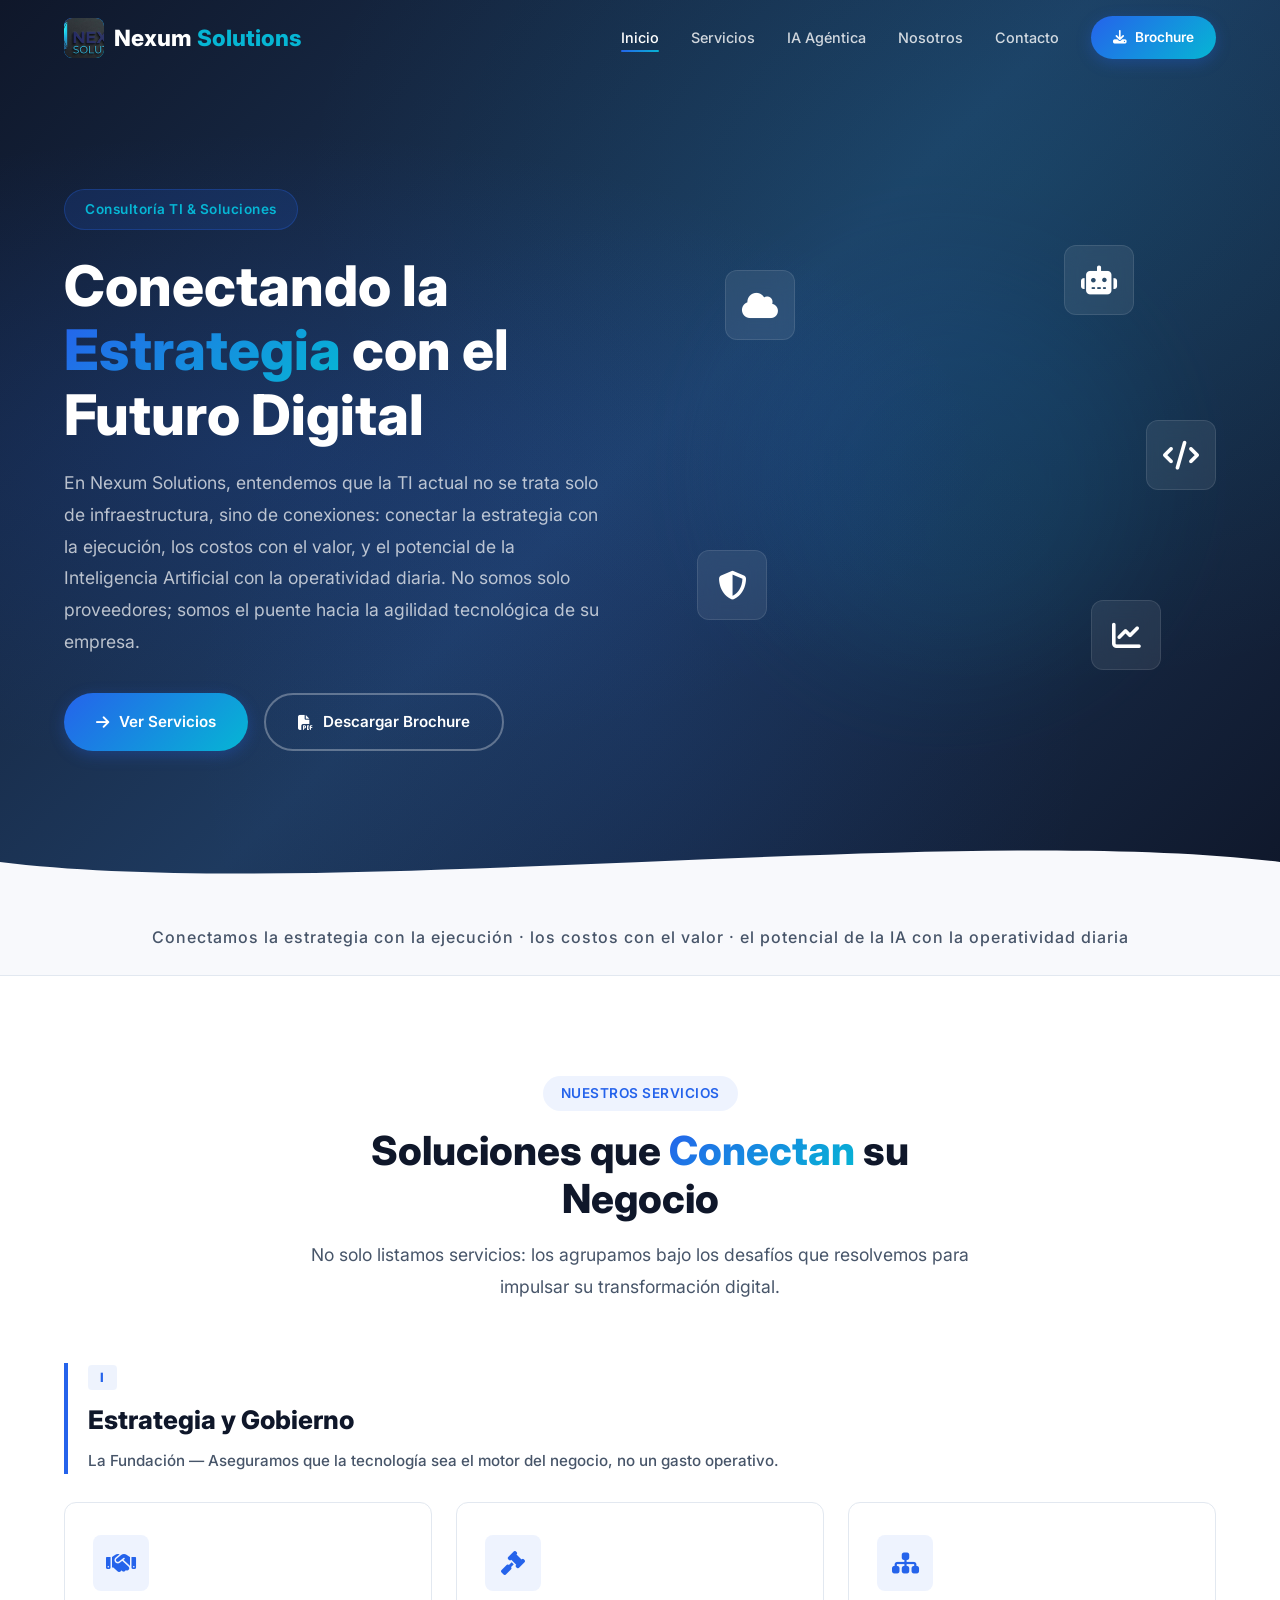
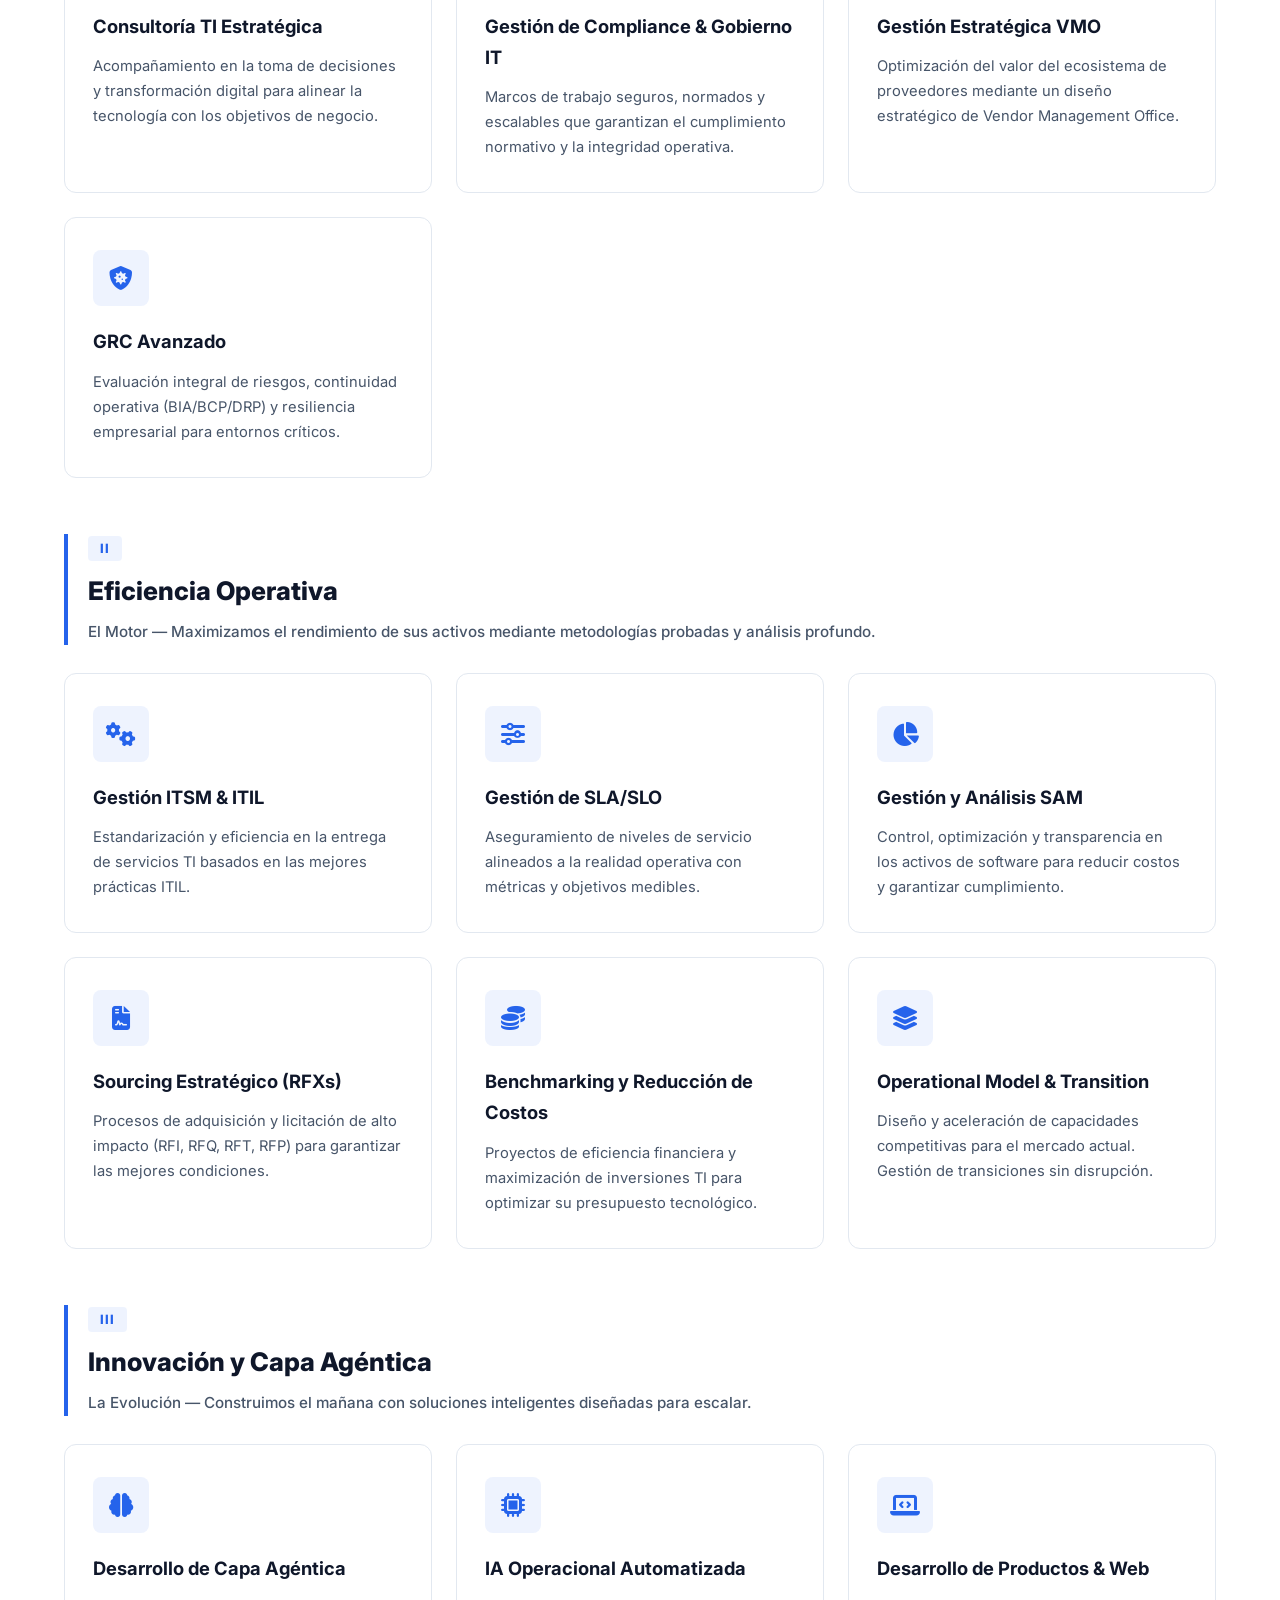
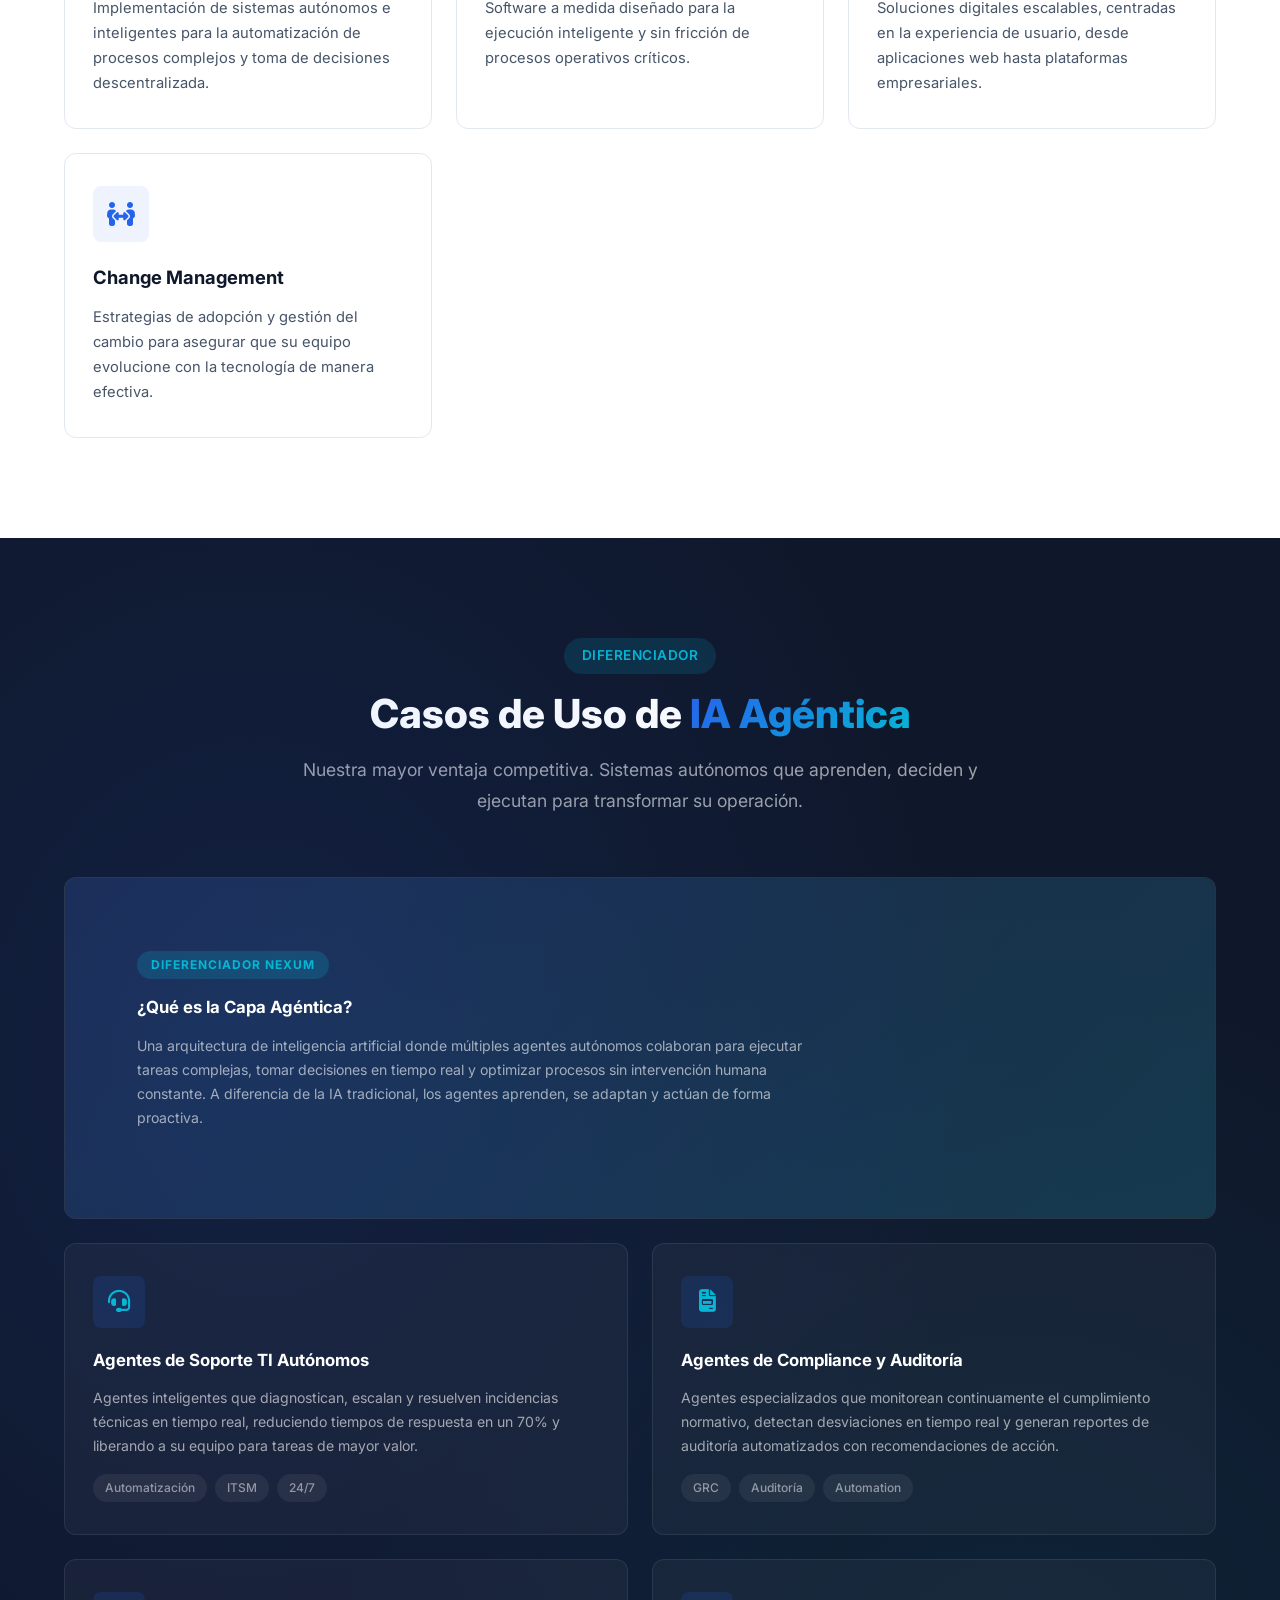
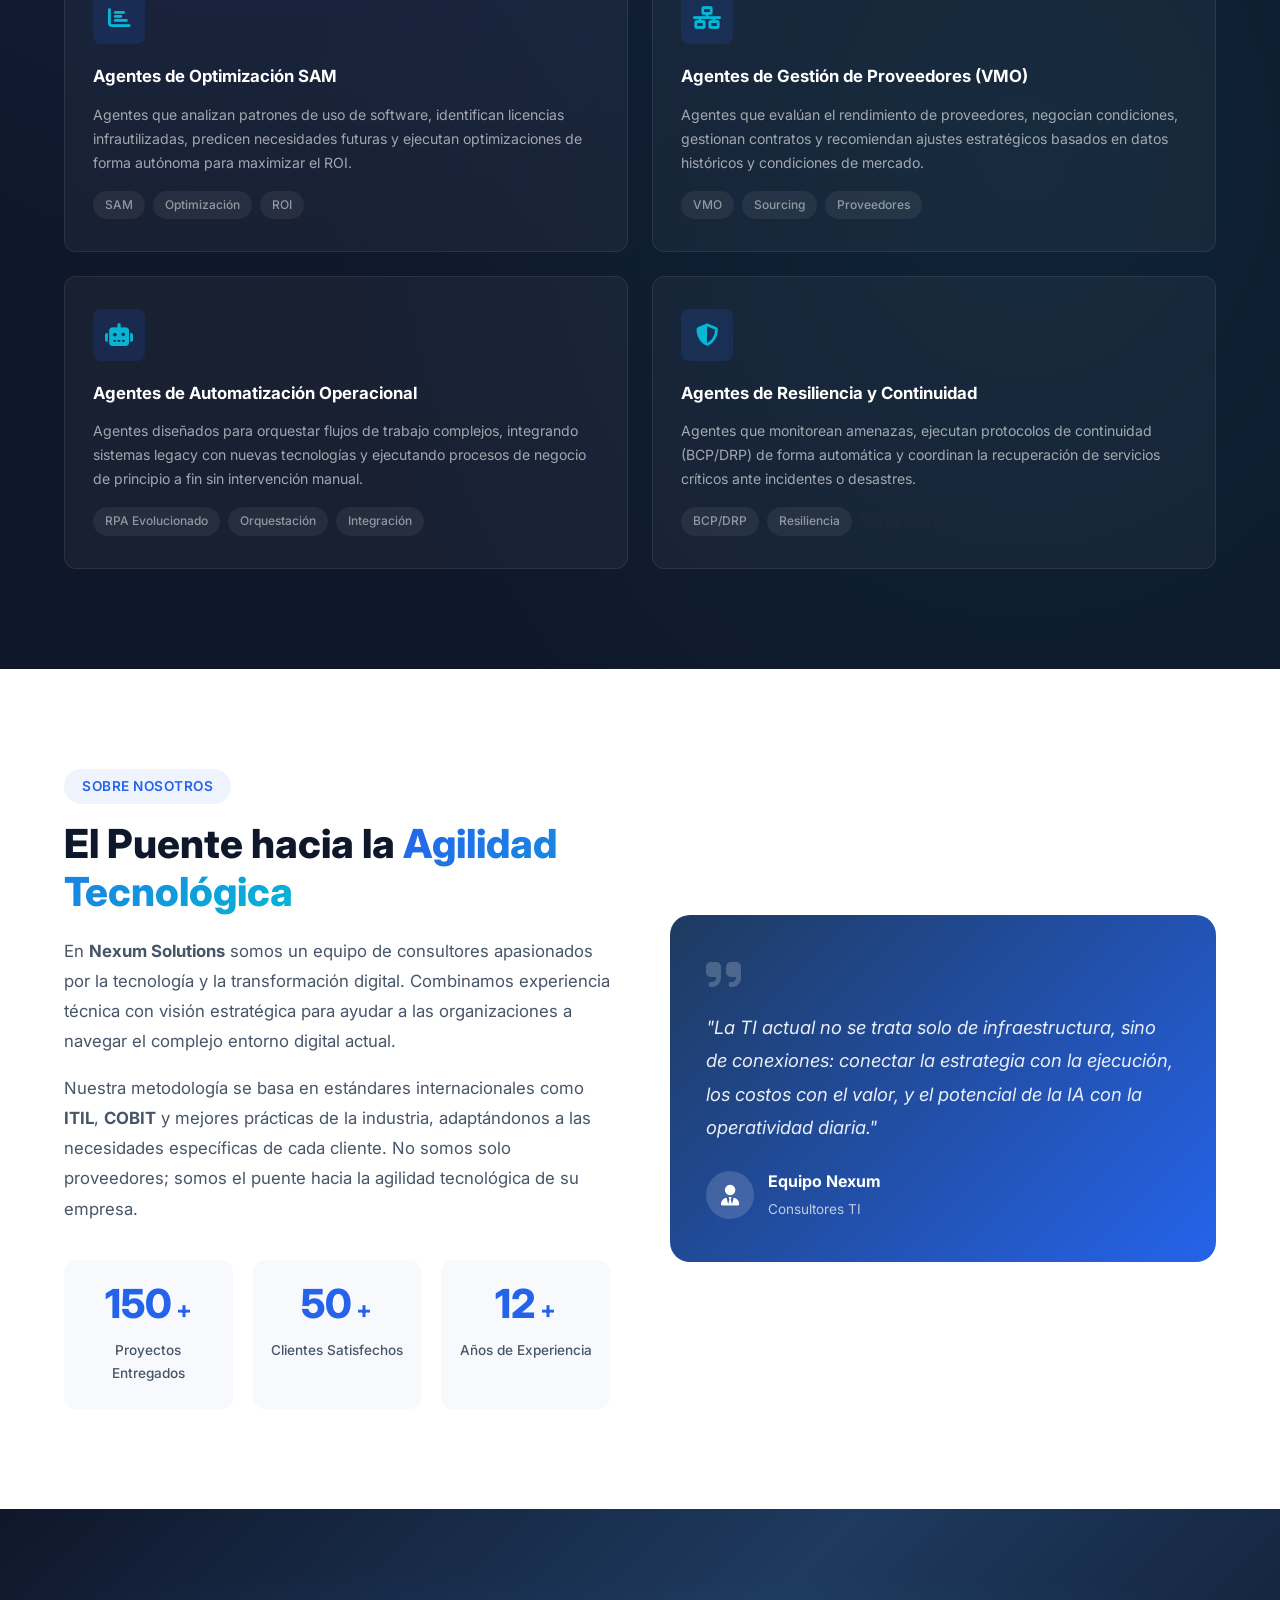
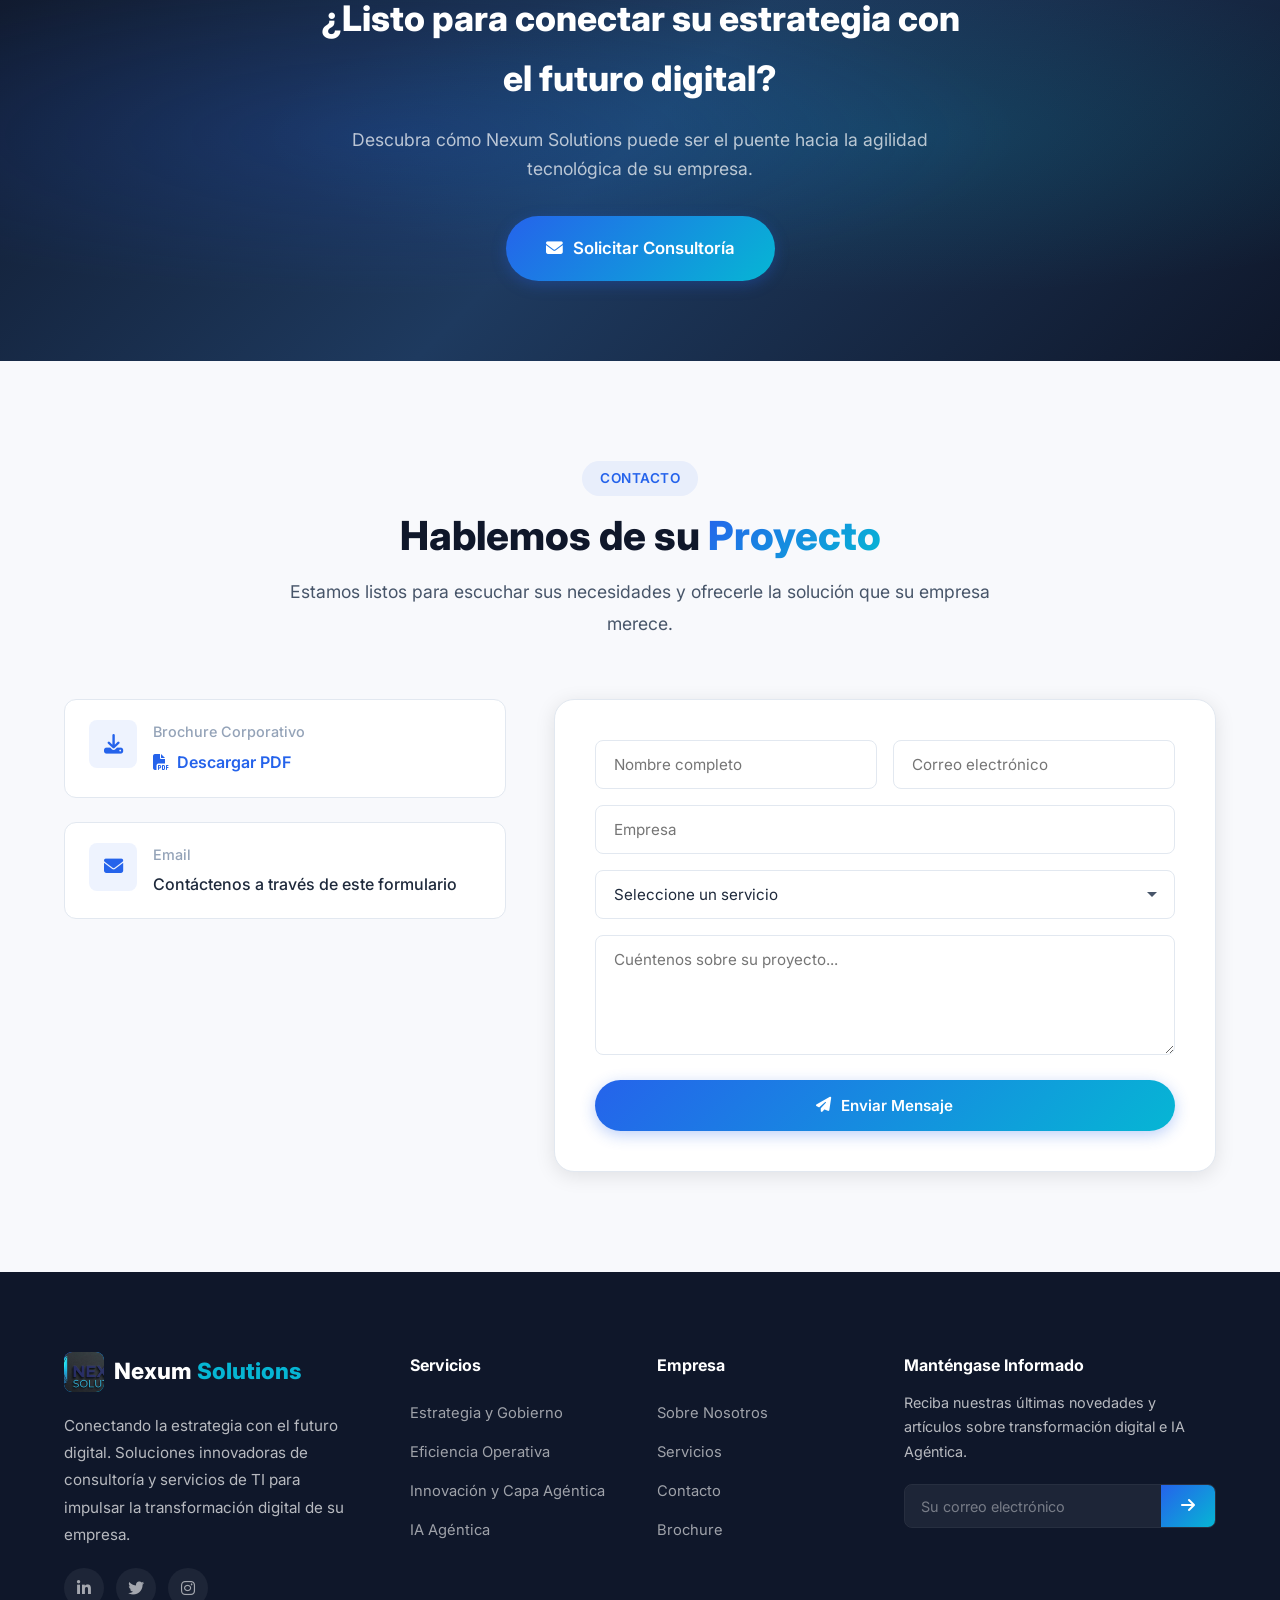
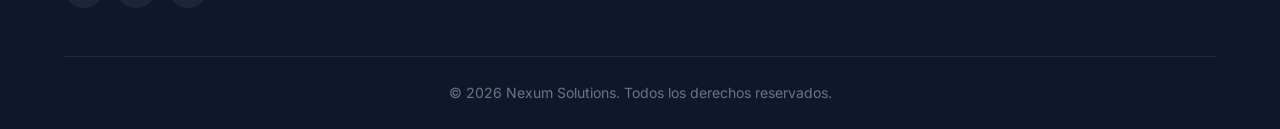
==== index.html @ 6b55b499 "Revert: navbar vuelve a logo-icon + logo-text con imagen" ====
<!DOCTYPE html>
<html lang="es">
<head>
    <meta charset="UTF-8">
    <meta name="viewport" content="width=device-width, initial-scale=1.0">
    <title>Nexum Solutions - Conectando la Estrategia con el Futuro Digital</title>
    <meta name="description" content="Nexum Solutions - Consultoría TI y Soluciones. Conectamos la estrategia con el futuro digital mediante innovación, gobierno IT, eficiencia operativa y capa agéntica.">
    <link rel="preconnect" href="https://fonts.googleapis.com">
    <link href="https://fonts.googleapis.com/css2?family=Inter:wght@300;400;500;600;700;800&display=swap" rel="stylesheet">
    <link rel="stylesheet" href="https://cdnjs.cloudflare.com/ajax/libs/font-awesome/6.5.1/css/all.min.css">
    <link rel="stylesheet" href="styles.css">
</head>
<body>
    <!-- NAVBAR -->
    <nav class="navbar" id="navbar">
        <div class="container nav-container">
            <a href="#" class="logo">
                <span class="logo-icon"><img src="img/logo-nexum.jpg" alt="Nexum Solutions" class="logo-img"></span>
                <span class="logo-text">Nexum <span class="logo-highlight">Solutions</span></span>
            </a>
            <div class="nav-toggle" id="navToggle">
                <span></span>
                <span></span>
                <span></span>
            </div>
            <ul class="nav-menu" id="navMenu">
                <li><a href="#inicio" class="nav-link active">Inicio</a></li>
                <li><a href="#servicios" class="nav-link">Servicios</a></li>
                <li><a href="#ia-agentica" class="nav-link">IA Agéntica</a></li>
                <li><a href="#nosotros" class="nav-link">Nosotros</a></li>
                <li><a href="#contacto" class="nav-link">Contacto</a></li>
                <li><a href="#" class="btn-nav" id="downloadBtn"><i class="fas fa-download"></i> Brochure</a></li>
            </ul>
        </div>
    </nav>

    <!-- HERO SECTION -->
    <section class="hero" id="inicio">
        <div class="hero-bg"></div>
        <div class="container hero-container">
            <div class="hero-content">
                <span class="hero-badge">Consultoría TI & Soluciones</span>
                <h1 class="hero-title">Conectando la <span class="gradient-text">Estrategia</span> con el Futuro Digital</h1>
                <p class="hero-subtitle">En Nexum Solutions, entendemos que la TI actual no se trata solo de infraestructura, sino de conexiones: conectar la estrategia con la ejecución, los costos con el valor, y el potencial de la Inteligencia Artificial con la operatividad diaria. No somos solo proveedores; somos el puente hacia la agilidad tecnológica de su empresa.</p>
                <div class="hero-buttons">
                    <a href="#servicios" class="btn btn-primary"><i class="fas fa-arrow-right"></i> Ver Servicios</a>
                    <a href="#" class="btn btn-outline" id="downloadBtn2"><i class="fas fa-file-pdf"></i> Descargar Brochure</a>
                </div>
            </div>
            <div class="hero-visual">
                <div class="hero-shape"></div>
                <div class="hero-cards">
                    <div class="floating-card card-1"><i class="fas fa-cloud"></i></div>
                    <div class="floating-card card-2"><i class="fas fa-robot"></i></div>
                    <div class="floating-card card-3"><i class="fas fa-shield-halved"></i></div>
                    <div class="floating-card card-4"><i class="fas fa-chart-line"></i></div>
                    <div class="floating-card card-5"><i class="fas fa-code"></i></div>
                </div>
            </div>
        </div>
        <div class="hero-wave">
            <svg viewBox="0 0 1440 100" preserveAspectRatio="none">
                <path d="M0,50 C360,100 1080,0 1440,50 L1440,100 L0,100 Z" fill="#f8f9fc"></path>
            </svg>
        </div>
    </section>

    <!-- TRUST BAR -->
    <section class="trust-bar">
        <div class="container">
            <p class="trust-text">Conectamos la estrategia con la ejecución · los costos con el valor · el potencial de la IA con la operatividad diaria</p>
        </div>
    </section>

    <!-- SERVICIOS -->
    <section class="servicios" id="servicios">
        <div class="container">
            <div class="section-header">
                <span class="section-tag">Nuestros Servicios</span>
                <h2 class="section-title">Soluciones que <span class="gradient-text">Conectan</span> su Negocio</h2>
                <p class="section-desc">No solo listamos servicios: los agrupamos bajo los desafíos que resolvemos para impulsar su transformación digital.</p>
            </div>

            <!-- CATEGORÍA I: ESTRATEGIA Y GOBIERNO -->
            <div class="servicio-categoria">
                <div class="categoria-header">
                    <span class="categoria-num">I</span>
                    <h3>Estrategia y Gobierno</h3>
                    <p class="categoria-desc">La Fundación — Aseguramos que la tecnología sea el motor del negocio, no un gasto operativo.</p>
                </div>
                <div class="servicios-grid">
                    <div class="servicio-card" data-delay="0">
                        <div class="card-icon"><i class="fas fa-handshake"></i></div>
                        <h3>Consultoría TI Estratégica</h3>
                        <p>Acompañamiento en la toma de decisiones y transformación digital para alinear la tecnología con los objetivos de negocio.</p>
                    </div>

                    <div class="servicio-card" data-delay="1">
                        <div class="card-icon"><i class="fas fa-gavel"></i></div>
                        <h3>Gestión de Compliance & Gobierno IT</h3>
                        <p>Marcos de trabajo seguros, normados y escalables que garantizan el cumplimiento normativo y la integridad operativa.</p>
                    </div>

                    <div class="servicio-card" data-delay="2">
                        <div class="card-icon"><i class="fas fa-sitemap"></i></div>
                        <h3>Gestión Estratégica VMO</h3>
                        <p>Optimización del valor del ecosistema de proveedores mediante un diseño estratégico de Vendor Management Office.</p>
                    </div>

                    <div class="servicio-card" data-delay="3">
                        <div class="card-icon"><i class="fas fa-shield-virus"></i></div>
                        <h3>GRC Avanzado</h3>
                        <p>Evaluación integral de riesgos, continuidad operativa (BIA/BCP/DRP) y resiliencia empresarial para entornos críticos.</p>
                    </div>
                </div>
            </div>

            <!-- CATEGORÍA II: EFICIENCIA OPERATIVA -->
            <div class="servicio-categoria">
                <div class="categoria-header">
                    <span class="categoria-num">II</span>
                    <h3>Eficiencia Operativa</h3>
                    <p class="categoria-desc">El Motor — Maximizamos el rendimiento de sus activos mediante metodologías probadas y análisis profundo.</p>
                </div>
                <div class="servicios-grid">
                    <div class="servicio-card" data-delay="4">
                        <div class="card-icon"><i class="fas fa-cogs"></i></div>
                        <h3>Gestión ITSM & ITIL</h3>
                        <p>Estandarización y eficiencia en la entrega de servicios TI basados en las mejores prácticas ITIL.</p>
                    </div>

                    <div class="servicio-card" data-delay="5">
                        <div class="card-icon"><i class="fas fa-sliders-h"></i></div>
                        <h3>Gestión de SLA/SLO</h3>
                        <p>Aseguramiento de niveles de servicio alineados a la realidad operativa con métricas y objetivos medibles.</p>
                    </div>

                    <div class="servicio-card" data-delay="6">
                        <div class="card-icon"><i class="fas fa-chart-pie"></i></div>
                        <h3>Gestión y Análisis SAM</h3>
                        <p>Control, optimización y transparencia en los activos de software para reducir costos y garantizar cumplimiento.</p>
                    </div>

                    <div class="servicio-card" data-delay="7">
                        <div class="card-icon"><i class="fas fa-file-contract"></i></div>
                        <h3>Sourcing Estratégico (RFXs)</h3>
                        <p>Procesos de adquisición y licitación de alto impacto (RFI, RFQ, RFT, RFP) para garantizar las mejores condiciones.</p>
                    </div>

                    <div class="servicio-card" data-delay="8">
                        <div class="card-icon"><i class="fas fa-coins"></i></div>
                        <h3>Benchmarking y Reducción de Costos</h3>
                        <p>Proyectos de eficiencia financiera y maximización de inversiones TI para optimizar su presupuesto tecnológico.</p>
                    </div>

                    <div class="servicio-card" data-delay="9">
                        <div class="card-icon"><i class="fas fa-layer-group"></i></div>
                        <h3>Operational Model & Transition</h3>
                        <p>Diseño y aceleración de capacidades competitivas para el mercado actual. Gestión de transiciones sin disrupción.</p>
                    </div>
                </div>
            </div>

            <!-- CATEGORÍA III: INNOVACIÓN Y CAPA AGÉNTICA -->
            <div class="servicio-categoria">
                <div class="categoria-header">
                    <span class="categoria-num">III</span>
                    <h3>Innovación y Capa Agéntica</h3>
                    <p class="categoria-desc">La Evolución — Construimos el mañana con soluciones inteligentes diseñadas para escalar.</p>
                </div>
                <div class="servicios-grid">
                    <div class="servicio-card" data-delay="10">
                        <div class="card-icon"><i class="fas fa-brain"></i></div>
                        <h3>Desarrollo de Capa Agéntica</h3>
                        <p>Implementación de sistemas autónomos e inteligentes para la automatización de procesos complejos y toma de decisiones descentralizada.</p>
                    </div>

                    <div class="servicio-card" data-delay="11">
                        <div class="card-icon"><i class="fas fa-microchip"></i></div>
                        <h3>IA Operacional Automatizada</h3>
                        <p>Software a medida diseñado para la ejecución inteligente y sin fricción de procesos operativos críticos.</p>
                    </div>

                    <div class="servicio-card" data-delay="12">
                        <div class="card-icon"><i class="fas fa-laptop-code"></i></div>
                        <h3>Desarrollo de Productos & Web</h3>
                        <p>Soluciones digitales escalables, centradas en la experiencia de usuario, desde aplicaciones web hasta plataformas empresariales.</p>
                    </div>

                    <div class="servicio-card" data-delay="13">
                        <div class="card-icon"><i class="fas fa-people-arrows"></i></div>
                        <h3>Change Management</h3>
                        <p>Estrategias de adopción y gestión del cambio para asegurar que su equipo evolucione con la tecnología de manera efectiva.</p>
                    </div>
                </div>
            </div>
        </div>
    </section>

    <!-- IA AGÉNTICA - CASOS DE USO -->
    <section class="ia-agentica" id="ia-agentica">
        <div class="container">
            <div class="section-header">
                <span class="section-tag">Diferenciador</span>
                <h2 class="section-title">Casos de Uso de <span class="gradient-text">IA Agéntica</span></h2>
                <p class="section-desc">Nuestra mayor ventaja competitiva. Sistemas autónomos que aprenden, deciden y ejecutan para transformar su operación.</p>
            </div>

            <div class="ia-grid">
                <div class="ia-card ia-card-main">
                    <div class="ia-card-bg"></div>
                    <div class="ia-card-content">
                        <span class="ia-badge">Diferenciador Nexum</span>
                        <h3>¿Qué es la Capa Agéntica?</h3>
                        <p>Una arquitectura de inteligencia artificial donde múltiples agentes autónomos colaboran para ejecutar tareas complejas, tomar decisiones en tiempo real y optimizar procesos sin intervención humana constante. A diferencia de la IA tradicional, los agentes aprenden, se adaptan y actúan de forma proactiva.</p>
                    </div>
                </div>

                <div class="ia-card">
                    <div class="ia-icon"><i class="fas fa-headset"></i></div>
                    <h3>Agentes de Soporte TI Autónomos</h3>
                    <p>Agentes inteligentes que diagnostican, escalan y resuelven incidencias técnicas en tiempo real, reduciendo tiempos de respuesta en un 70% y liberando a su equipo para tareas de mayor valor.</p>
                    <div class="ia-tags">
                        <span>Automatización</span>
                        <span>ITSM</span>
                        <span>24/7</span>
                    </div>
                </div>

                <div class="ia-card">
                    <div class="ia-icon"><i class="fas fa-file-invoice"></i></div>
                    <h3>Agentes de Compliance y Auditoría</h3>
                    <p>Agentes especializados que monitorean continuamente el cumplimiento normativo, detectan desviaciones en tiempo real y generan reportes de auditoría automatizados con recomendaciones de acción.</p>
                    <div class="ia-tags">
                        <span>GRC</span>
                        <span>Auditoría</span>
                        <span>Automation</span>
                    </div>
                </div>

                <div class="ia-card">
                    <div class="ia-icon"><i class="fas fa-chart-bar"></i></div>
                    <h3>Agentes de Optimización SAM</h3>
                    <p>Agentes que analizan patrones de uso de software, identifican licencias infrautilizadas, predicen necesidades futuras y ejecutan optimizaciones de forma autónoma para maximizar el ROI.</p>
                    <div class="ia-tags">
                        <span>SAM</span>
                        <span>Optimización</span>
                        <span>ROI</span>
                    </div>
                </div>

                <div class="ia-card">
                    <div class="ia-icon"><i class="fas fa-network-wired"></i></div>
                    <h3>Agentes de Gestión de Proveedores (VMO)</h3>
                    <p>Agentes que evalúan el rendimiento de proveedores, negocian condiciones, gestionan contratos y recomiendan ajustes estratégicos basados en datos históricos y condiciones de mercado.</p>
                    <div class="ia-tags">
                        <span>VMO</span>
                        <span>Sourcing</span>
                        <span>Proveedores</span>
                    </div>
                </div>

                <div class="ia-card">
                    <div class="ia-icon"><i class="fas fa-robot"></i></div>
                    <h3>Agentes de Automatización Operacional</h3>
                    <p>Agentes diseñados para orquestar flujos de trabajo complejos, integrando sistemas legacy con nuevas tecnologías y ejecutando procesos de negocio de principio a fin sin intervención manual.</p>
                    <div class="ia-tags">
                        <span>RPA Evolucionado</span>
                        <span>Orquestación</span>
                        <span>Integración</span>
                    </div>
                </div>

                <div class="ia-card">
                    <div class="ia-icon"><i class="fas fa-shield-alt"></i></div>
                    <h3>Agentes de Resiliencia y Continuidad</h3>
                    <p>Agentes que monitorean amenazas, ejecutan protocolos de continuidad (BCP/DRP) de forma automática y coordinan la recuperación de servicios críticos ante incidentes o desastres.</p>
                    <div class="ia-tags">
                        <span>BCP/DRP</span>
                        <span>Resiliencia</span>
                        <td>Seguridad</td>
                    </div>
                </div>
            </div>
        </div>
    </section>

    <!-- NOSOTROS -->
    <section class="nosotros" id="nosotros">
        <div class="container">
            <div class="nosotros-grid">
                <div class="nosotros-content">
                    <span class="section-tag">Sobre Nosotros</span>
                    <h2 class="section-title">El Puente hacia la <span class="gradient-text">Agilidad Tecnológica</span></h2>
                    <p>En <strong>Nexum Solutions</strong> somos un equipo de consultores apasionados por la tecnología y la transformación digital. Combinamos experiencia técnica con visión estratégica para ayudar a las organizaciones a navegar el complejo entorno digital actual.</p>
                    <p>Nuestra metodología se basa en estándares internacionales como <strong>ITIL</strong>, <strong>COBIT</strong> y mejores prácticas de la industria, adaptándonos a las necesidades específicas de cada cliente. No somos solo proveedores; somos el puente hacia la agilidad tecnológica de su empresa.</p>
                    
                    <div class="stats-grid">
                        <div class="stat-item">
                            <span class="stat-number" data-target="150">0</span>
                            <span class="stat-plus">+</span>
                            <span class="stat-label">Proyectos Entregados</span>
                        </div>
                        <div class="stat-item">
                            <span class="stat-number" data-target="50">0</span>
                            <span class="stat-plus">+</span>
                            <span class="stat-label">Clientes Satisfechos</span>
                        </div>
                        <div class="stat-item">
                            <span class="stat-number" data-target="12">0</span>
                            <span class="stat-plus">+</span>
                            <span class="stat-label">Años de Experiencia</span>
                        </div>
                    </div>
                </div>
                <div class="nosotros-visual">
                    <div class="nosotros-card">
                        <i class="fas fa-quote-right"></i>
                        <p>"La TI actual no se trata solo de infraestructura, sino de conexiones: conectar la estrategia con la ejecución, los costos con el valor, y el potencial de la IA con la operatividad diaria."</p>
                        <div class="card-author">
                            <div class="author-avatar"><i class="fas fa-user-tie"></i></div>
                            <div>
                                <strong>Equipo Nexum</strong>
                                <span>Consultores TI</span>
                            </div>
                        </div>
                    </div>
                </div>
            </div>
        </div>
    </section>

    <!-- CTA -->
    <section class="cta">
        <div class="container">
            <div class="cta-content">
                <h2>¿Listo para conectar su estrategia con el futuro digital?</h2>
                <p>Descubra cómo Nexum Solutions puede ser el puente hacia la agilidad tecnológica de su empresa.</p>
                <a href="#contacto" class="btn btn-primary btn-large"><i class="fas fa-envelope"></i> Solicitar Consultoría</a>
            </div>
        </div>
    </section>

    <!-- CONTACTO -->
    <section class="contacto" id="contacto">
        <div class="container">
            <div class="section-header">
                <span class="section-tag">Contacto</span>
                <h2 class="section-title">Hablemos de su <span class="gradient-text">Proyecto</span></h2>
                <p class="section-desc">Estamos listos para escuchar sus necesidades y ofrecerle la solución que su empresa merece.</p>
            </div>

            <div class="contacto-grid">
                <div class="contacto-info">
                    <div class="contact-item">
                        <div class="contact-icon"><i class="fas fa-download"></i></div>
                        <div>
                            <h4>Brochure Corporativo</h4>
                            <a href="#" class="download-link" id="downloadBtn3"><i class="fas fa-file-pdf"></i> Descargar PDF</a>
                        </div>
                    </div>
                    <div class="contact-item">
                        <div class="contact-icon"><i class="fas fa-envelope"></i></div>
                        <div>
                            <h4>Email</h4>
                            <p>Contáctenos a través de este formulario</p>
                        </div>
                    </div>
                </div>


                <form class="contacto-form" id="contactForm">
                    <div class="form-row">
                        <div class="form-group">
                            <input type="text" id="name" placeholder="Nombre completo" required>
                        </div>
                        <div class="form-group">
                            <input type="email" id="email" placeholder="Correo electrónico" required>
                        </div>
                    </div>
                    <div class="form-group">
                        <input type="text" id="company" placeholder="Empresa">
                    </div>
                    <div class="form-group">
                        <select id="service">
                            <option value="">Seleccione un servicio</option>
                            <option>Consultoría TI Estratégica</option>
                            <option>Gestión de Compliance & Gobierno IT</option>
                            <option>Gestión Estratégica VMO</option>
                            <option>GRC Avanzado</option>
                            <option>Gestión ITSM & ITIL</option>
                            <option>Gestión de SLA/SLO</option>
                            <option>Gestión y Análisis SAM</option>
                            <option>Sourcing Estratégico (RFXs)</option>
                            <option>Benchmarking y Reducción de Costos</option>
                            <option>Operational Model & Transition</option>
                            <option>Desarrollo de Capa Agéntica</option>
                            <option>IA Operacional Automatizada</option>
                            <option>Desarrollo de Productos & Web</option>
                            <option>Change Management</option>
                            <option>Otro</option>
                        </select>
                    </div>
                    <div class="form-group">
                        <textarea id="message" rows="4" placeholder="Cuéntenos sobre su proyecto..." required></textarea>
                    </div>
                    <button type="submit" class="btn btn-primary btn-full"><i class="fas fa-paper-plane"></i> Enviar Mensaje</button>
                </form>
            </div>
        </div>
    </section>

    <!-- FOOTER -->
    <footer class="footer">
        <div class="container">
            <div class="footer-grid">
                <div class="footer-brand">
                    <a href="#" class="logo">
                        <span class="logo-icon"><img src="img/logo-nexum.jpg" alt="Nexum Solutions" class="logo-img"></span>
                        <span class="logo-text">Nexum <span class="logo-highlight">Solutions</span></span>
                    </a>
                    <p>Conectando la estrategia con el futuro digital. Soluciones innovadoras de consultoría y servicios de TI para impulsar la transformación digital de su empresa.</p>
                    <div class="social-links">
                        <a href="#" aria-label="LinkedIn"><i class="fab fa-linkedin-in"></i></a>
                        <a href="#" aria-label="Twitter"><i class="fab fa-twitter"></i></a>
                        <a href="#" aria-label="Instagram"><i class="fab fa-instagram"></i></a>
                    </div>
                </div>
                <div class="footer-links">
                    <h4>Servicios</h4>
                    <ul>
                        <li><a href="#servicios">Estrategia y Gobierno</a></li>
                        <li><a href="#servicios">Eficiencia Operativa</a></li>
                        <li><a href="#servicios">Innovación y Capa Agéntica</a></li>
                        <li><a href="#ia-agentica">IA Agéntica</a></li>
                    </ul>
                </div>
                <div class="footer-links">
                    <h4>Empresa</h4>
                    <ul>
                        <li><a href="#nosotros">Sobre Nosotros</a></li>
                        <li><a href="#servicios">Servicios</a></li>
                        <li><a href="#contacto">Contacto</a></li>
                        <li><a href="#" id="downloadBtn4">Brochure</a></li>
                    </ul>
                </div>
                <div class="footer-newsletter">
                    <h4>Manténgase Informado</h4>
                    <p>Reciba nuestras últimas novedades y artículos sobre transformación digital e IA Agéntica.</p>
                    <form class="newsletter-form">
                        <input type="email" placeholder="Su correo electrónico">
                        <button type="submit"><i class="fas fa-arrow-right"></i></button>
                    </form>
                </div>
            </div>
            <div class="footer-bottom">
                <p>&copy; 2026 Nexum Solutions. Todos los derechos reservados.</p>
            </div>
        </div>
    </footer>

    <!-- BACK TO TOP -->
    <a href="#" class="back-to-top" id="backToTop"><i class="fas fa-chevron-up"></i></a>

    <script src="script.js"></script>
</body>
</html>
---- styles.css ----
/* ============================================
   NEXUM SOLUTIONS - Professional Styles
   ============================================ */

/* --- CSS Variables (Light Mode - Default) --- */
:root {
    --primary: #2563eb;
    --primary-dark: #1d4ed8;
    --primary-light: #3b82f6;
    --primary-bg: rgba(37, 99, 235, 0.08);
    --secondary: #0f172a;
    --accent: #06b6d4;
    --accent-dark: #0891b2;
    --gradient-1: linear-gradient(135deg, #2563eb, #06b6d4);
    --gradient-2: linear-gradient(135deg, #1e3a5f, #2563eb);
    --gradient-hero: linear-gradient(135deg, #0f172a 0%, #1e3a5f 50%, #0f172a 100%);
    --text-primary: #1e293b;
    --text-secondary: #475569;
    --text-light: #94a3b8;
    --bg-white: #ffffff;
    --bg-light: #f8f9fc;
    --bg-dark: #0f172a;
    --border: #e2e8f0;
    --shadow-sm: 0 1px 3px rgba(0,0,0,0.08);
    --shadow-md: 0 4px 20px rgba(0,0,0,0.1);
    --shadow-lg: 0 10px 40px rgba(0,0,0,0.12);
    --shadow-xl: 0 20px 60px rgba(0,0,0,0.15);
    --radius-sm: 8px;
    --radius-md: 12px;
    --radius-lg: 20px;
    --radius-xl: 28px;
    --transition: all 0.3s cubic-bezier(0.4, 0, 0.2, 1);
    --font: 'Inter', -apple-system, BlinkMacSystemFont, sans-serif;
    --navbar-bg-scrolled: rgba(255,255,255,0.95);
    --navbar-shadow: 0 1px 20px rgba(0,0,0,0.08);
    --hero-wave-fill: #f8f9fc;
    --form-bg: #ffffff;
    --form-border: #e2e8f0;
    --input-bg: #ffffff;
    --select-arrow: url("data:image/svg+xml,%3Csvg xmlns='http://www.w3.org/2000/svg' width='12' height='12' viewBox='0 0 12 12'%3E%3Cpath fill='%23475569' d='M6 8L1 3h10z'/%3E%3C/svg%3E");
    --newsletter-bg: rgba(255,255,255,0.06);
    --newsletter-border: rgba(255,255,255,0.1);
    --newsletter-text: white;
    --newsletter-placeholder: rgba(255,255,255,0.4);
}

/* --- Dark Mode via prefers-color-scheme --- */
@media (prefers-color-scheme: dark) {
    :root {
        --primary: #3b82f6;
        --primary-dark: #2563eb;
        --primary-light: #60a5fa;
        --primary-bg: rgba(59, 130, 246, 0.12);
        --secondary: #f1f5f9;
        --accent: #22d3ee;
        --accent-dark: #06b6d4;
        --gradient-1: linear-gradient(135deg, #3b82f6, #22d3ee);
        --gradient-2: linear-gradient(135deg, #1e293b, #3b82f6);
        --gradient-hero: linear-gradient(135deg, #020617 0%, #0f172a 50%, #020617 100%);
        --text-primary: #f1f5f9;
        --text-secondary: #94a3b8;
        --text-light: #64748b;
        --bg-white: #0f172a;
        --bg-light: #1e293b;
        --bg-dark: #020617;
        --border: #334155;
        --shadow-sm: 0 1px 3px rgba(0,0,0,0.3);
        --shadow-md: 0 4px 20px rgba(0,0,0,0.4);
        --shadow-lg: 0 10px 40px rgba(0,0,0,0.5);
        --shadow-xl: 0 20px 60px rgba(0,0,0,0.6);
        --navbar-bg-scrolled: rgba(15,23,42,0.95);
        --navbar-shadow: 0 1px 20px rgba(0,0,0,0.3);
        --hero-wave-fill: #1e293b;
        --form-bg: #1e293b;
        --form-border: #334155;
        --input-bg: #1e293b;
        --select-arrow: url("data:image/svg+xml,%3Csvg xmlns='http://www.w3.org/2000/svg' width='12' height='12' viewBox='0 0 12 12'%3E%3Cpath fill='%2394a3b8' d='M6 8L1 3h10z'/%3E%3C/svg%3E");
        --newsletter-bg: rgba(255,255,255,0.06);
        --newsletter-border: rgba(255,255,255,0.1);
        --newsletter-text: white;
        --newsletter-placeholder: rgba(255,255,255,0.4);
    }

    .hero-wave svg path { fill: #1e293b !important; }

    .servicio-card, .met-item, .contact-item, .contacto-form {
        background: var(--bg-white);
    }

    .stat-item {
        background: rgba(255,255,255,0.04);
    }

    .form-group input,
    .form-group select,
    .form-group textarea {
        background: var(--input-bg);
        color: var(--text-primary);
        border-color: var(--form-border);
    }

    .form-group select {
        background-image: var(--select-arrow);
    }

    .form-group input:focus,
    .form-group select:focus,
    .form-group textarea:focus {
        border-color: var(--primary);
        box-shadow: 0 0 0 3px rgba(59, 130, 246, 0.15);
    }

    .navbar.scrolled {
        background: var(--navbar-bg-scrolled);
        box-shadow: var(--navbar-shadow);
    }

    .navbar.scrolled .logo-text { color: var(--text-primary); }

    .nav-menu.active {
        background: var(--bg-white);
    }

    .nav-menu.active .nav-link {
        color: var(--text-secondary);
    }

    .nav-menu.active .nav-link:hover,
    .nav-menu.active .nav-link.active {
        color: var(--primary);
    }

    .navbar.scrolled .nav-toggle span {
        background: var(--text-primary);
    }

    .met-number {
        color: rgba(59, 130, 246, 0.1);
    }

    .categoria-header h3,
    .servicio-card h3,
    .met-item h3,
    .section-title {
        color: var(--secondary);
    }

    .servicio-card p,
    .met-item p,
    .section-desc,
    .categoria-desc,
    .nosotros-content p,
    .stat-label {
        color: var(--text-secondary);
    }

    .trust-bar {
        background: var(--bg-light);
        border-color: var(--border);
    }

    .trust-text {
        color: var(--text-secondary);
    }

    .contacto-form {
        background: var(--form-bg);
        border-color: var(--form-border);
    }

    .newsletter-form input {
        background: var(--newsletter-bg);
        border-color: var(--newsletter-border);
        color: var(--newsletter-text);
    }

    .newsletter-form input::placeholder {
        color: var(--newsletter-placeholder);
    }
}

/* --- Reset & Base --- */
*, *::before, *::after {
    margin: 0;
    padding: 0;
    box-sizing: border-box;
}

html {
    scroll-behavior: smooth;
    font-size: 16px;
}

body {
    font-family: var(--font);
    color: var(--text-primary);
    background: var(--bg-white);
    line-height: 1.7;
    overflow-x: hidden;
    -webkit-font-smoothing: antialiased;
    transition: background 0.3s ease, color 0.3s ease;
}

a {
    text-decoration: none;
    color: inherit;
    transition: var(--transition);
}

ul { list-style: none; }

img { max-width: 100%; display: block; }

.container {
    max-width: 1200px;
    margin: 0 auto;
    padding: 0 24px;
}

/* --- Typography --- */
.gradient-text {
    background: var(--gradient-1);
    -webkit-background-clip: text;
    -webkit-text-fill-color: transparent;
    background-clip: text;
}

.section-header {
    text-align: center;
    max-width: 700px;
    margin: 0 auto 60px;
}

.section-tag {
    display: inline-block;
    background: var(--primary-bg);
    color: var(--primary);
    padding: 6px 18px;
    border-radius: 50px;
    font-size: 0.85rem;
    font-weight: 600;
    letter-spacing: 0.5px;
    margin-bottom: 16px;
    text-transform: uppercase;
}

.section-title {
    font-size: 2.5rem;
    font-weight: 800;
    line-height: 1.2;
    margin-bottom: 16px;
    color: var(--secondary);
}

.section-desc {
    font-size: 1.1rem;
    color: var(--text-secondary);
    line-height: 1.8;
}

/* --- Buttons --- */
.btn {
    display: inline-flex;
    align-items: center;
    gap: 10px;
    padding: 14px 32px;
    border-radius: 50px;
    font-weight: 600;
    font-size: 0.95rem;
    cursor: pointer;
    transition: var(--transition);
    border: none;
    font-family: var(--font);
}

.btn-primary {
    background: var(--gradient-1);
    color: white;
    box-shadow: 0 4px 15px rgba(37, 99, 235, 0.3);
}

.btn-primary:hover {
    transform: translateY(-2px);
    box-shadow: 0 8px 25px rgba(37, 99, 235, 0.4);
}

.btn-outline {
    background: transparent;
    color: white;
    border: 2px solid rgba(255,255,255,0.3);
}

.btn-outline:hover {
    border-color: white;
    background: rgba(255,255,255,0.1);
    transform: translateY(-2px);
}

.btn-large {
    padding: 18px 40px;
    font-size: 1.05rem;
}

.btn-full {
    width: 100%;
    justify-content: center;
    padding: 16px;
}

/* ============================================
   NAVBAR
   ============================================ */
.navbar {
    position: fixed;
    top: 0;
    left: 0;
    right: 0;
    z-index: 1000;
    padding: 16px 0;
    transition: var(--transition);
    background: transparent;
}

.navbar.scrolled {
    background: var(--navbar-bg-scrolled);
    backdrop-filter: blur(20px);
    -webkit-backdrop-filter: blur(20px);
    box-shadow: var(--navbar-shadow);
    padding: 10px 0;
}

.navbar.scrolled .logo-text { color: var(--secondary); }
.navbar.scrolled .nav-link { color: var(--text-secondary); }
.navbar.scrolled .nav-link:hover,
.navbar.scrolled .nav-link.active { color: var(--primary); }

.nav-container {
    display: flex;
    align-items: center;
    justify-content: space-between;
}

.logo {
    display: flex;
    align-items: center;
    gap: 10px;
    font-size: 1.4rem;
    font-weight: 800;
}

.logo-only {
    display: flex;
    align-items: center;
    gap: 0;
    font-size: 0;
    font-weight: 400;
}

.logo-img-full {
    height: 42px;
    width: auto;
    display: block;
    border-radius: 6px;
    transition: var(--transition);
}

.logo-img-full:hover {
    opacity: 0.9;
    transform: scale(1.02);
}

.logo-icon {
    width: 40px;
    height: 40px;
    background: var(--gradient-1);
    border-radius: var(--radius-sm);
    display: flex;
    align-items: center;
    justify-content: center;
    color: white;
    font-size: 1.2rem;
    overflow: hidden;
}

.logo-img {
    width: 100%;
    height: 100%;
    object-fit: cover;
    border-radius: var(--radius-sm);
    display: block;
}

.logo-text {
    color: white;
    transition: var(--transition);
}

.logo-highlight {
    color: var(--accent);
}

.nav-menu {
    display: flex;
    align-items: center;
    gap: 32px;
}

.nav-link {
    color: rgba(255,255,255,0.8);
    font-weight: 500;
    font-size: 0.9rem;
    position: relative;
    padding: 4px 0;
}

.nav-link::after {
    content: '';
    position: absolute;
    bottom: -2px;
    left: 0;
    width: 0;
    height: 2px;
    background: var(--gradient-1);
    transition: var(--transition);
    border-radius: 2px;
}

.nav-link:hover::after,
.nav-link.active::after { width: 100%; }

.nav-link:hover,
.nav-link.active { color: white; }

.btn-nav {
    background: var(--gradient-1);
    color: white !important;
    padding: 10px 22px;
    border-radius: 50px;
    font-weight: 600;
    font-size: 0.85rem;
    display: flex;
    align-items: center;
    gap: 8px;
    box-shadow: 0 4px 15px rgba(37, 99, 235, 0.3);
}

.btn-nav:hover {
    transform: translateY(-2px);
    box-shadow: 0 8px 25px rgba(37, 99, 235, 0.4);
}

/* Nav Toggle */
.nav-toggle {
    display: none;
    flex-direction: column;
    gap: 5px;
    cursor: pointer;
    padding: 4px;
}

.nav-toggle span {
    width: 28px;
    height: 2.5px;
    background: white;
    border-radius: 4px;
    transition: var(--transition);
}

.navbar.scrolled .nav-toggle span { background: var(--text-primary); }

.nav-toggle.active span:nth-child(1) {
    transform: rotate(45deg) translate(5px, 5px);
}
.nav-toggle.active span:nth-child(2) {
    opacity: 0;
}
.nav-toggle.active span:nth-child(3) {
    transform: rotate(-45deg) translate(5px, -5px);
}

/* ============================================
   HERO
   ============================================ */
.hero {
    position: relative;
    min-height: 100vh;
    display: flex;
    align-items: center;
    background: var(--gradient-hero);
    overflow: hidden;
    padding: 120px 0 80px;
}

.hero-bg {
    position: absolute;
    inset: 0;
    background: 
        radial-gradient(ellipse at 20% 50%, rgba(37, 99, 235, 0.15) 0%, transparent 50%),
        radial-gradient(ellipse at 80% 20%, rgba(6, 182, 212, 0.1) 0%, transparent 50%),
        radial-gradient(ellipse at 50% 80%, rgba(37, 99, 235, 0.08) 0%, transparent 50%);
    pointer-events: none;
}

.hero-container {
    display: grid;
    grid-template-columns: 1fr 1fr;
    gap: 60px;
    align-items: center;
    position: relative;
    z-index: 2;
}

.hero-content {
    position: relative;
}

.hero-badge {
    display: inline-block;
    background: rgba(37, 99, 235, 0.15);
    border: 1px solid rgba(37, 99, 235, 0.3);
    color: var(--accent);
    padding: 8px 20px;
    border-radius: 50px;
    font-size: 0.85rem;
    font-weight: 600;
    margin-bottom: 24px;
    letter-spacing: 0.5px;
}

.hero-title {
    font-size: 3.5rem;
    font-weight: 800;
    line-height: 1.15;
    color: white;
    margin-bottom: 20px;
}

.hero-subtitle {
    font-size: 1.1rem;
    color: rgba(255,255,255,0.7);
    line-height: 1.8;
    margin-bottom: 36px;
    max-width: 540px;
}

.hero-buttons {
    display: flex;
    gap: 16px;
    flex-wrap: wrap;
}

/* Hero Visual */
.hero-visual {
    position: relative;
    height: 500px;
    display: flex;
    align-items: center;
    justify-content: center;
}

.hero-shape {
    width: 400px;
    height: 400px;
    border-radius: 50%;
    background: var(--gradient-1);
    opacity: 0.1;
    filter: blur(60px);
    animation: pulse 4s ease-in-out infinite;
}

@keyframes pulse {
    0%, 100% { transform: scale(1); opacity: 0.1; }
    50% { transform: scale(1.2); opacity: 0.15; }
}

.floating-card {
    position: absolute;
    width: 70px;
    height: 70px;
    background: rgba(255,255,255,0.08);
    backdrop-filter: blur(10px);
    border: 1px solid rgba(255,255,255,0.1);
    border-radius: var(--radius-md);
    display: flex;
    align-items: center;
    justify-content: center;
    font-size: 1.8rem;
    color: white;
    animation: float 6s ease-in-out infinite;
}

.card-1 { top: 10%; left: 10%; animation-delay: 0s; }
.card-2 { top: 5%; right: 15%; animation-delay: 1s; }
.card-3 { bottom: 20%; left: 5%; animation-delay: 2s; }
.card-4 { bottom: 10%; right: 10%; animation-delay: 0.5s; }
.card-5 { top: 40%; right: 0%; animation-delay: 1.5s; }

@keyframes float {
    0%, 100% { transform: translateY(0px); }
    50% { transform: translateY(-20px); }
}

/* Hero Wave */
.hero-wave {
    position: absolute;
    bottom: -2px;
    left: 0;
    right: 0;
    line-height: 0;
}

.hero-wave svg {
    width: 100%;
    height: 80px;
}

.hero-wave svg path {
    fill: var(--hero-wave-fill);
    transition: fill 0.3s ease;
}

/* ============================================
   TRUST BAR
   ============================================ */
.trust-bar {
    background: var(--bg-light);
    padding: 24px 0;
    text-align: center;
    border-bottom: 1px solid var(--border);
    transition: background 0.3s ease, border-color 0.3s ease;
}

.trust-text {
    font-size: 1rem;
    color: var(--text-secondary);
    font-weight: 500;
    letter-spacing: 1px;
}

/* ============================================
   SERVICIOS
   ============================================ */
.servicios {
    padding: 100px 0;
    background: var(--bg-white);
    transition: background 0.3s ease;
}

.servicios-grid {
    display: grid;
    grid-template-columns: repeat(3, 1fr);
    gap: 24px;
}

.servicio-card {
    background: var(--bg-white);
    border: 1px solid var(--border);
    border-radius: var(--radius-md);
    padding: 32px 28px;
    transition: var(--transition);
    position: relative;
    overflow: hidden;
}

.servicio-card::before {
    content: '';
    position: absolute;
    top: 0;
    left: 0;
    right: 0;
    height: 3px;
    background: var(--gradient-1);
    transform: scaleX(0);
    transform-origin: left;
    transition: var(--transition);
}

.servicio-card:hover {
    transform: translateY(-6px);
    box-shadow: var(--shadow-lg);
    border-color: transparent;
}

.servicio-card:hover::before { transform: scaleX(1); }

.card-icon {
    width: 56px;
    height: 56px;
    background: var(--primary-bg);
    border-radius: var(--radius-sm);
    display: flex;
    align-items: center;
    justify-content: center;
    font-size: 1.5rem;
    color: var(--primary);
    margin-bottom: 20px;
    transition: var(--transition);
}

.servicio-card:hover .card-icon {
    background: var(--gradient-1);
    color: white;
}

.servicio-card h3 {
    font-size: 1.15rem;
    font-weight: 700;
    margin-bottom: 12px;
    color: var(--secondary);
}

.servicio-card p {
    font-size: 0.92rem;
    color: var(--text-secondary);
    line-height: 1.7;
}

/* ============================================
   CATEGORÍAS DE SERVICIOS
   ============================================ */
.servicio-categoria {
    margin-bottom: 56px;
}

.servicio-categoria:last-child {
    margin-bottom: 0;
}

.categoria-header {
    margin-bottom: 28px;
    padding-left: 20px;
    border-left: 4px solid var(--primary);
}

.categoria-num {
    display: inline-block;
    font-size: 0.8rem;
    font-weight: 800;
    color: var(--primary);
    background: var(--primary-bg);
    padding: 2px 12px;
    border-radius: 4px;
    margin-bottom: 8px;
    letter-spacing: 1px;
}

.categoria-header h3 {
    font-size: 1.6rem;
    font-weight: 800;
    color: var(--secondary);
    margin-bottom: 6px;
}

.categoria-desc {
    font-size: 0.95rem;
    color: var(--text-secondary);
    font-weight: 500;
}

/* ============================================
   IA AGÉNTICA - CASOS DE USO
   ============================================ */
.ia-agentica {
    padding: 100px 0;
    background: var(--bg-dark);
    position: relative;
    overflow: hidden;
}

.ia-agentica::before {
    content: '';
    position: absolute;
    inset: 0;
    background: 
        radial-gradient(ellipse at 20% 30%, rgba(37, 99, 235, 0.12) 0%, transparent 50%),
        radial-gradient(ellipse at 80% 70%, rgba(6, 182, 212, 0.08) 0%, transparent 50%);
    pointer-events: none;
}

.ia-agentica .section-tag {
    background: rgba(6, 182, 212, 0.15);
    color: var(--accent);
}

.ia-agentica .section-title {
    color: white;
}

.ia-agentica .section-desc {
    color: rgba(255,255,255,0.6);
}

.ia-grid {
    display: grid;
    grid-template-columns: 1fr 1fr;
    gap: 24px;
    position: relative;
    z-index: 2;
}

.ia-card-main {
    grid-column: 1 / -1;
    position: relative;
    border-radius: var(--radius-lg);
    overflow: hidden;
    min-height: 240px;
    display: flex;
    align-items: center;
}

.ia-card-bg {
    position: absolute;
    inset: 0;
    background: var(--gradient-1);
    opacity: 0.15;
}

.ia-card-content {
    position: relative;
    z-index: 2;
    padding: 40px 44px;
}

.ia-badge {
    display: inline-block;
    background: rgba(6, 182, 212, 0.2);
    color: var(--accent);
    padding: 4px 14px;
    border-radius: 50px;
    font-size: 0.75rem;
    font-weight: 700;
    text-transform: uppercase;
    letter-spacing: 1px;
    margin-bottom: 14px;
}

.ia-card-content h3 {
    font-size: 1.6rem;
    font-weight: 800;
    color: white;
    margin-bottom: 12px;
}

.ia-card-content p {
    font-size: 1rem;
    color: rgba(255,255,255,0.8);
    line-height: 1.8;
    max-width: 700px;
}

.ia-card {
    background: rgba(255,255,255,0.04);
    border: 1px solid rgba(255,255,255,0.08);
    border-radius: var(--radius-md);
    padding: 32px 28px;
    transition: var(--transition);
    position: relative;
    overflow: hidden;
}

.ia-card::before {
    content: '';
    position: absolute;
    top: 0;
    left: 0;
    right: 0;
    height: 2px;
    background: var(--gradient-1);
    transform: scaleX(0);
    transform-origin: left;
    transition: var(--transition);
}

.ia-card:hover {
    transform: translateY(-4px);
    border-color: rgba(37, 99, 235, 0.3);
    background: rgba(255,255,255,0.06);
}

.ia-card:hover::before {
    transform: scaleX(1);
}

.ia-icon {
    width: 52px;
    height: 52px;
    background: rgba(37, 99, 235, 0.15);
    border-radius: var(--radius-sm);
    display: flex;
    align-items: center;
    justify-content: center;
    font-size: 1.4rem;
    color: var(--accent);
    margin-bottom: 18px;
    transition: var(--transition);
}

.ia-card:hover .ia-icon {
    background: var(--gradient-1);
    color: white;
}

.ia-card h3 {
    font-size: 1.05rem;
    font-weight: 700;
    color: white;
    margin-bottom: 12px;
}

.ia-card p {
    font-size: 0.88rem;
    color: rgba(255,255,255,0.6);
    line-height: 1.7;
    margin-bottom: 16px;
}

.ia-tags {
    display: flex;
    flex-wrap: wrap;
    gap: 8px;
}

.ia-tags span,
.ia-tags td {
    display: inline-block;
    background: rgba(255,255,255,0.06);
    color: rgba(255,255,255,0.5);
    padding: 4px 12px;
    border-radius: 50px;
    font-size: 0.75rem;
    font-weight: 500;
}

/* ============================================
   METODOLOGIA
   ============================================ */
.metodologia {
    padding: 100px 0;
    background: var(--bg-light);
    transition: background 0.3s ease;
}

.metodologia-grid {
    display: grid;
    grid-template-columns: repeat(3, 1fr);
    gap: 24px;
}

.met-item {
    background: var(--bg-white);
    border-radius: var(--radius-md);
    padding: 32px 28px;
    position: relative;
    transition: var(--transition);
    border: 1px solid var(--border);
}

.met-item:hover {
    transform: translateY(-4px);
    box-shadow: var(--shadow-md);
    border-color: transparent;
}

.met-number {
    font-size: 3rem;
    font-weight: 800;
    color: rgba(37, 99, 235, 0.08);
    position: absolute;
    top: 12px;
    right: 20px;
    line-height: 1;
}

.met-icon {
    width: 48px;
    height: 48px;
    background: var(--primary-bg);
    border-radius: var(--radius-sm);
    display: flex;
    align-items: center;
    justify-content: center;
    font-size: 1.3rem;
    color: var(--primary);
    margin-bottom: 16px;
}

.met-item h3 {
    font-size: 1.05rem;
    font-weight: 700;
    margin-bottom: 10px;
    color: var(--secondary);
}

.met-item p {
    font-size: 0.9rem;
    color: var(--text-secondary);
    line-height: 1.7;
}

/* ============================================
   NOSOTROS
   ============================================ */
.nosotros {
    padding: 100px 0;
    background: var(--bg-white);
    transition: background 0.3s ease;
}

.nosotros-grid {
    display: grid;
    grid-template-columns: 1fr 1fr;
    gap: 60px;
    align-items: center;
}

.nosotros-content .section-title {
    margin-bottom: 20px;
}

.nosotros-content p {
    font-size: 1.05rem;
    color: var(--text-secondary);
    line-height: 1.8;
    margin-bottom: 16px;
}

.stats-grid {
    display: grid;
    grid-template-columns: repeat(3, 1fr);
    gap: 20px;
    margin-top: 36px;
}

.stat-item {
    text-align: center;
    padding: 24px 16px;
    background: var(--bg-light);
    border-radius: var(--radius-md);
    position: relative;
    transition: background 0.3s ease;
}

.stat-number {
    font-size: 2.5rem;
    font-weight: 800;
    color: var(--primary);
    line-height: 1;
}

.stat-plus {
    font-size: 1.5rem;
    font-weight: 700;
    color: var(--primary);
}

.stat-label {
    display: block;
    font-size: 0.85rem;
    color: var(--text-secondary);
    margin-top: 8px;
    font-weight: 500;
}

.nosotros-card {
    background: var(--gradient-2);
    border-radius: var(--radius-lg);
    padding: 40px 36px;
    color: white;
    position: relative;
}

.nosotros-card > i {
    font-size: 2.5rem;
    opacity: 0.2;
    margin-bottom: 16px;
}

.nosotros-card p {
    font-size: 1.15rem;
    line-height: 1.8;
    font-style: italic;
    margin-bottom: 24px;
    color: rgba(255,255,255,0.9);
}

.card-author {
    display: flex;
    align-items: center;
    gap: 14px;
}

.author-avatar {
    width: 48px;
    height: 48px;
    background: rgba(255,255,255,0.15);
    border-radius: 50%;
    display: flex;
    align-items: center;
    justify-content: center;
    font-size: 1.3rem;
}

.card-author strong {
    display: block;
    font-size: 1rem;
}

.card-author span {
    font-size: 0.85rem;
    opacity: 0.7;
}

/* ============================================
   CTA
   ============================================ */
.cta {
    padding: 80px 0;
    background: var(--gradient-hero);
    text-align: center;
    position: relative;
    overflow: hidden;
}

.cta::before {
    content: '';
    position: absolute;
    inset: 0;
    background: 
        radial-gradient(ellipse at 30% 50%, rgba(37, 99, 235, 0.2) 0%, transparent 50%),
        radial-gradient(ellipse at 70% 50%, rgba(6, 182, 212, 0.15) 0%, transparent 50%);
}

.cta-content {
    position: relative;
    z-index: 2;
    max-width: 650px;
    margin: 0 auto;
}

.cta h2 {
    font-size: 2.2rem;
    font-weight: 800;
    color: white;
    margin-bottom: 16px;
}

.cta p {
    font-size: 1.1rem;
    color: rgba(255,255,255,0.7);
    margin-bottom: 32px;
}

/* ============================================
   CONTACTO
   ============================================ */
.contacto {
    padding: 100px 0;
    background: var(--bg-light);
    transition: background 0.3s ease;
}

.contacto-grid {
    display: grid;
    grid-template-columns: 1fr 1.5fr;
    gap: 48px;
    align-items: start;
}

.contacto-info {
    display: flex;
    flex-direction: column;
    gap: 24px;
}

.contact-item {
    display: flex;
    align-items: flex-start;
    gap: 16px;
    background: var(--bg-white);
    padding: 20px 24px;
    border-radius: var(--radius-md);
    border: 1px solid var(--border);
    transition: var(--transition);
}

.contact-item:hover {
    box-shadow: var(--shadow-sm);
    border-color: transparent;
}

.contact-icon {
    width: 48px;
    height: 48px;
    min-width: 48px;
    background: var(--primary-bg);
    border-radius: var(--radius-sm);
    display: flex;
    align-items: center;
    justify-content: center;
    font-size: 1.2rem;
    color: var(--primary);
}

.contact-item h4 {
    font-size: 0.9rem;
    color: var(--text-light);
    font-weight: 500;
    margin-bottom: 4px;
}

.contact-item a,
.contact-item p {
    font-size: 1rem;
    color: var(--text-primary);
    font-weight: 500;
}

.contact-item a:hover { color: var(--primary); }

.download-link {
    display: inline-flex;
    align-items: center;
    gap: 8px;
    color: var(--primary) !important;
    font-weight: 600 !important;
}

/* Contact Form */
.contacto-form {
    background: var(--form-bg);
    padding: 40px;
    border-radius: var(--radius-lg);
    border: 1px solid var(--form-border);
    box-shadow: var(--shadow-md);
    transition: background 0.3s ease, border-color 0.3s ease;
}

.form-row {
    display: grid;
    grid-template-columns: 1fr 1fr;
    gap: 16px;
}

.form-group {
    margin-bottom: 16px;
}

.form-group input,
.form-group select,
.form-group textarea {
    width: 100%;
    padding: 14px 18px;
    border: 1.5px solid var(--form-border);
    border-radius: var(--radius-sm);
    font-family: var(--font);
    font-size: 0.95rem;
    color: var(--text-primary);
    background: var(--input-bg);
    transition: var(--transition);
    outline: none;
}

.form-group input:focus,
.form-group select:focus,
.form-group textarea:focus {
    border-color: var(--primary);
    box-shadow: 0 0 0 3px rgba(37, 99, 235, 0.1);
}

.form-group textarea {
    resize: vertical;
    min-height: 120px;
}

.form-group select {
    appearance: none;
    background-image: var(--select-arrow);
    background-repeat: no-repeat;
    background-position: right 16px center;
    cursor: pointer;
}

/* ============================================
   FOOTER
   ============================================ */
.footer {
    background: var(--bg-dark);
    color: rgba(255,255,255,0.7);
    padding: 80px 0 0;
}

.footer-grid {
    display: grid;
    grid-template-columns: 1.5fr 1fr 1fr 1.2fr;
    gap: 48px;
    padding-bottom: 48px;
    border-bottom: 1px solid rgba(255,255,255,0.08);
}

.footer-brand .logo-text {
    color: white;
}

.footer-brand p {
    margin: 20px 0;
    font-size: 0.95rem;
    line-height: 1.8;
}

.social-links {
    display: flex;
    gap: 12px;
}

.social-links a {
    width: 40px;
    height: 40px;
    border-radius: 50%;
    background: rgba(255,255,255,0.06);
    display: flex;
    align-items: center;
    justify-content: center;
    color: rgba(255,255,255,0.6);
    font-size: 1rem;
    transition: var(--transition);
}

.social-links a:hover {
    background: var(--gradient-1);
    color: white;
    transform: translateY(-3px);
}

.footer-links h4 {
    color: white;
    font-size: 1rem;
    font-weight: 700;
    margin-bottom: 20px;
}

.footer-links ul li {
    margin-bottom: 12px;
}

.footer-links ul li a {
    font-size: 0.92rem;
    color: rgba(255,255,255,0.6);
    transition: var(--transition);
}

.footer-links ul li a:hover {
    color: var(--accent);
    padding-left: 4px;
}

.footer-newsletter h4 {
    color: white;
    font-size: 1rem;
    font-weight: 700;
    margin-bottom: 12px;
}

.footer-newsletter p {
    font-size: 0.9rem;
    margin-bottom: 20px;
    line-height: 1.7;
}

.newsletter-form {
    display: flex;
    gap: 0;
    border-radius: var(--radius-sm);
    overflow: hidden;
    border: 1px solid var(--newsletter-border);
}

.newsletter-form input {
    flex: 1;
    padding: 12px 16px;
    border: none;
    background: var(--newsletter-bg);
    color: var(--newsletter-text);
    font-family: var(--font);
    font-size: 0.9rem;
    outline: none;
}

.newsletter-form input::placeholder {
    color: var(--newsletter-placeholder);
}

.newsletter-form button {
    padding: 12px 20px;
    background: var(--gradient-1);
    border: none;
    color: white;
    cursor: pointer;
    font-size: 1rem;
    transition: var(--transition);
}

.newsletter-form button:hover {
    opacity: 0.9;
}

.footer-bottom {
    padding: 24px 0;
    text-align: center;
    font-size: 0.88rem;
    color: rgba(255,255,255,0.4);
}

/* ============================================
   BACK TO TOP
   ============================================ */
.back-to-top {
    position: fixed;
    bottom: 30px;
    right: 30px;
    width: 48px;
    height: 48px;
    background: var(--gradient-1);
    color: white;
    border-radius: 50%;
    display: flex;
    align-items: center;
    justify-content: center;
    font-size: 1.1rem;
    box-shadow: 0 4px 15px rgba(37, 99, 235, 0.3);
    opacity: 0;
    visibility: hidden;
    transform: translateY(20px);
    transition: var(--transition);
    z-index: 999;
}

.back-to-top.visible {
    opacity: 1;
    visibility: visible;
    transform: translateY(0);
}

.back-to-top:hover {
    transform: translateY(-4px);
    box-shadow: 0 8px 25px rgba(37, 99, 235, 0.4);
}

/* ============================================
   ANIMATIONS
   ============================================ */
.fade-in {
    opacity: 0;
    transform: translateY(30px);
    transition: opacity 0.6s ease, transform 0.6s ease;
}

.fade-in.visible {
    opacity: 1;
    transform: translateY(0);
}

/* ============================================
   RESPONSIVE - OPTIMIZED FOR ALL DEVICES
   ============================================ */

/* --- Laptops & Small Desktops (1024px - 1199px) --- */
@media (max-width: 1199px) {
    .hero-title { font-size: 3rem; }
    .hero-visual { height: 400px; }
    .hero-shape { width: 300px; height: 300px; }
    .servicios-grid { grid-template-columns: repeat(2, 1fr); }
    .metodologia-grid { grid-template-columns: repeat(2, 1fr); }
    .ia-grid { grid-template-columns: 1fr 1fr; }
    .footer-grid { grid-template-columns: repeat(2, 1fr); gap: 40px; }
    .section-title { font-size: 2.2rem; }
    .categoria-header h3 { font-size: 1.4rem; }
}

/* --- Tablets (768px - 1023px) --- */
@media (max-width: 1023px) {
    .hero-title { font-size: 2.6rem; }
    .hero-container { gap: 40px; }
    .hero-visual { height: 350px; }
    .hero-shape { width: 250px; height: 250px; }
    .floating-card { width: 56px; height: 56px; font-size: 1.4rem; }
    .servicios-grid { gap: 20px; }
    .metodologia-grid { gap: 20px; }
    .ia-grid { gap: 20px; }
    .ia-card-content { padding: 32px 36px; }
    .ia-card-content h3 { font-size: 1.4rem; }
    .nosotros-grid { gap: 40px; }
    .contacto-grid { gap: 36px; }
    .stats-grid { gap: 16px; }
    .stat-number { font-size: 2.2rem; }
    .footer-grid { gap: 32px; }
    .categoria-header h3 { font-size: 1.3rem; }
}

/* --- Mobile Landscape & Small Tablets (640px - 767px) --- */
@media (max-width: 767px) {
    /* Navbar */
    .nav-menu {
        position: fixed;
        top: 0;
        right: -100%;
        width: 300px;
        height: 100vh;
        background: var(--bg-white);
        flex-direction: column;
        padding: 90px 36px 36px;
        gap: 24px;
        box-shadow: -10px 0 40px rgba(0,0,0,0.15);
        transition: right 0.35s cubic-bezier(0.4, 0, 0.2, 1);
        align-items: flex-start;
        z-index: 999;
    }

    .nav-menu.active { right: 0; }

    .nav-link {
        color: var(--text-secondary);
        font-size: 1.1rem;
        font-weight: 600;
    }

    .nav-link:hover,
    .nav-link.active { color: var(--primary); }

    .nav-link::after { display: none; }

    .nav-toggle { display: flex; z-index: 1000; }

    .btn-nav {
        width: 100%;
        justify-content: center;
        margin-top: 8px;
    }

    /* Hero */
    .hero {
        min-height: auto;
        padding: 130px 0 60px;
    }

    .hero-container {
        grid-template-columns: 1fr;
        text-align: center;
        gap: 0;
    }

    .hero-title { font-size: 2.2rem; }
    .hero-subtitle { 
        margin: 0 auto 32px; 
        font-size: 1rem;
        max-width: 100%;
    }
    .hero-buttons { 
        justify-content: center; 
        flex-direction: column;
        align-items: center;
    }
    .hero-buttons .btn { width: 100%; max-width: 320px; justify-content: center; }
    .hero-visual { display: none; }
    .hero-wave svg { height: 50px; }

    /* Sections */
    .servicios, .metodologia, .nosotros, .contacto {
        padding: 70px 0;
    }

    .section-header { margin-bottom: 40px; }
    .section-title { font-size: 1.8rem; }
    .section-desc { font-size: 1rem; }

    .servicios-grid { grid-template-columns: 1fr; gap: 16px; }
    .metodologia-grid { grid-template-columns: 1fr; gap: 16px; }
    .ia-grid { grid-template-columns: 1fr; gap: 16px; }
    .ia-card-main { min-height: auto; }
    .ia-card-content { padding: 28px 24px; }
    .ia-card-content h3 { font-size: 1.3rem; }
    .ia-card-content p { font-size: 0.92rem; }
    .ia-card { padding: 24px 20px; }
    .ia-agentica { padding: 70px 0; }

    .servicio-card, .met-item { padding: 24px 20px; }
    .categoria-header h3 { font-size: 1.2rem; }
    .categoria-header { padding-left: 14px; }
    .servicio-categoria { margin-bottom: 40px; }

    /* Nosotros */
    .nosotros-grid {
        grid-template-columns: 1fr;
        gap: 36px;
    }

    .nosotros-content p { font-size: 1rem; }

    .stats-grid { 
        grid-template-columns: repeat(3, 1fr); 
        gap: 12px;
        margin-top: 28px;
    }

    .stat-item { padding: 18px 12px; }
    .stat-number { font-size: 1.8rem; }
    .stat-plus { font-size: 1.2rem; }
    .stat-label { font-size: 0.78rem; }

    .nosotros-card { padding: 30px 24px; }
    .nosotros-card p { font-size: 1rem; }

    /* CTA */
    .cta { padding: 60px 0; }
    .cta h2 { font-size: 1.6rem; }
    .cta p { font-size: 1rem; }
    .btn-large { width: 100%; justify-content: center; }

    /* Contacto */
    .contacto-grid { grid-template-columns: 1fr; gap: 32px; }
    .contacto-form { padding: 24px 20px; }
    .form-row { grid-template-columns: 1fr; gap: 0; }
    .contact-item { padding: 16px 18px; }

    /* Footer */
    .footer { padding: 60px 0 0; }
    .footer-grid { 
        grid-template-columns: 1fr; 
        gap: 36px; 
        padding-bottom: 36px;
    }
    .footer-links h4 { margin-bottom: 16px; }

    /* Back to top */
    .back-to-top { 
        width: 42px; 
        height: 42px; 
        bottom: 20px; 
        right: 20px; 
        font-size: 1rem; 
    }
}

/* --- Mobile Portrait (480px - 639px) --- */
@media (max-width: 639px) {
    .container { padding: 0 18px; }

    .hero { padding: 120px 0 50px; }
    .hero-title { font-size: 1.9rem; }
    .hero-badge { font-size: 0.78rem; padding: 6px 16px; }
    .hero-subtitle { font-size: 0.92rem; margin-bottom: 28px; }

    .section-title { font-size: 1.6rem; }
    .section-tag { font-size: 0.78rem; }

    .servicio-card h3 { font-size: 1.05rem; }
    .servicio-card p { font-size: 0.88rem; }

    .met-item h3 { font-size: 0.95rem; }
    .met-item p { font-size: 0.85rem; }

    .stats-grid { grid-template-columns: 1fr; gap: 10px; }
    .stat-item { 
        display: flex; 
        align-items: center; 
        justify-content: center;
        gap: 6px;
        padding: 14px 16px;
    }
    .stat-number { font-size: 1.6rem; }
    .stat-plus { font-size: 1rem; }
    .stat-label { 
        display: inline; 
        margin-top: 0; 
        font-size: 0.85rem; 
    }

    .cta h2 { font-size: 1.4rem; }

    .contact-item { 
        flex-direction: column; 
        align-items: center; 
        text-align: center; 
    }
    .contact-item h4 { text-align: center; }

    .footer-brand .logo { justify-content: center; }
    .social-links { justify-content: center; }
    .footer-newsletter { text-align: center; }

    .btn { 
        padding: 12px 24px; 
        font-size: 0.9rem; 
        width: 100%;
        justify-content: center;
    }
    .btn-large { padding: 14px 28px; }
}

/* --- Small Mobile (320px - 479px) --- */
@media (max-width: 479px) {
    .container { padding: 0 14px; }

    .hero { padding: 110px 0 40px; }
    .hero-title { font-size: 1.6rem; }
    .hero-subtitle { font-size: 0.85rem; }
    .hero-buttons .btn { font-size: 0.85rem; padding: 10px 20px; }

    .section-title { font-size: 1.4rem; }
    .section-desc { font-size: 0.9rem; }

    .servicio-card { padding: 20px 16px; }
    .servicio-card h3 { font-size: 0.95rem; }
    .servicio-card p { font-size: 0.82rem; }
    .card-icon { width: 44px; height: 44px; font-size: 1.2rem; }

    .met-item { padding: 20px 16px; }
    .met-item h3 { font-size: 0.9rem; }
    .met-item p { font-size: 0.8rem; }
    .met-icon { width: 40px; height: 40px; font-size: 1.1rem; }

    .nosotros-card { padding: 24px 18px; }
    .nosotros-card p { font-size: 0.9rem; }

    .cta h2 { font-size: 1.2rem; }
    .cta p { font-size: 0.9rem; }

    .contacto-form { padding: 18px 14px; }
    .form-group input,
    .form-group select,
    .form-group textarea { padding: 12px 14px; font-size: 0.88rem; }

    .footer { padding: 40px 0 0; }
    .footer-grid { gap: 28px; }
    .footer-brand p { font-size: 0.85rem; }
    .footer-links ul li a { font-size: 0.85rem; }

    .back-to-top { 
        width: 38px; 
        height: 38px; 
        bottom: 16px; 
        right: 16px; 
        font-size: 0.9rem; 
    }

    .logo { font-size: 1.2rem; }
    .logo-icon { width: 34px; height: 34px; font-size: 1rem; }
}
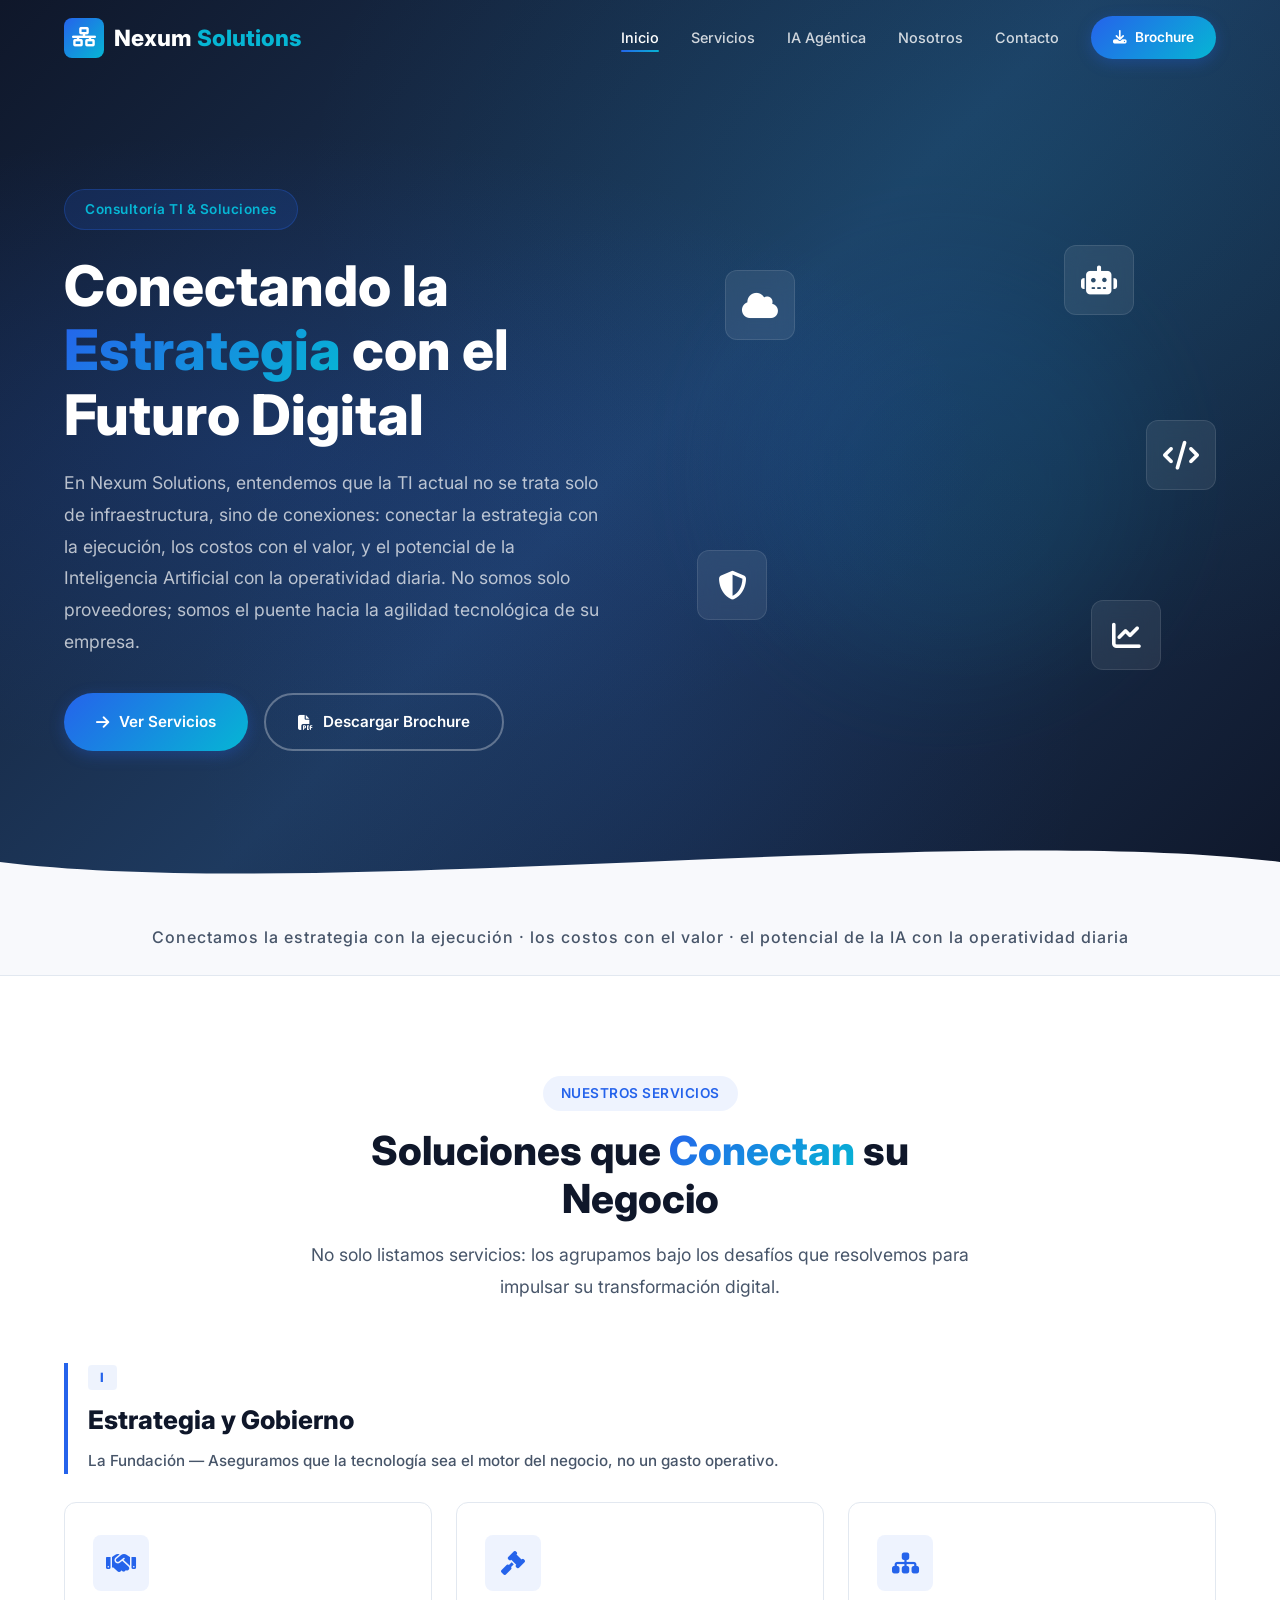
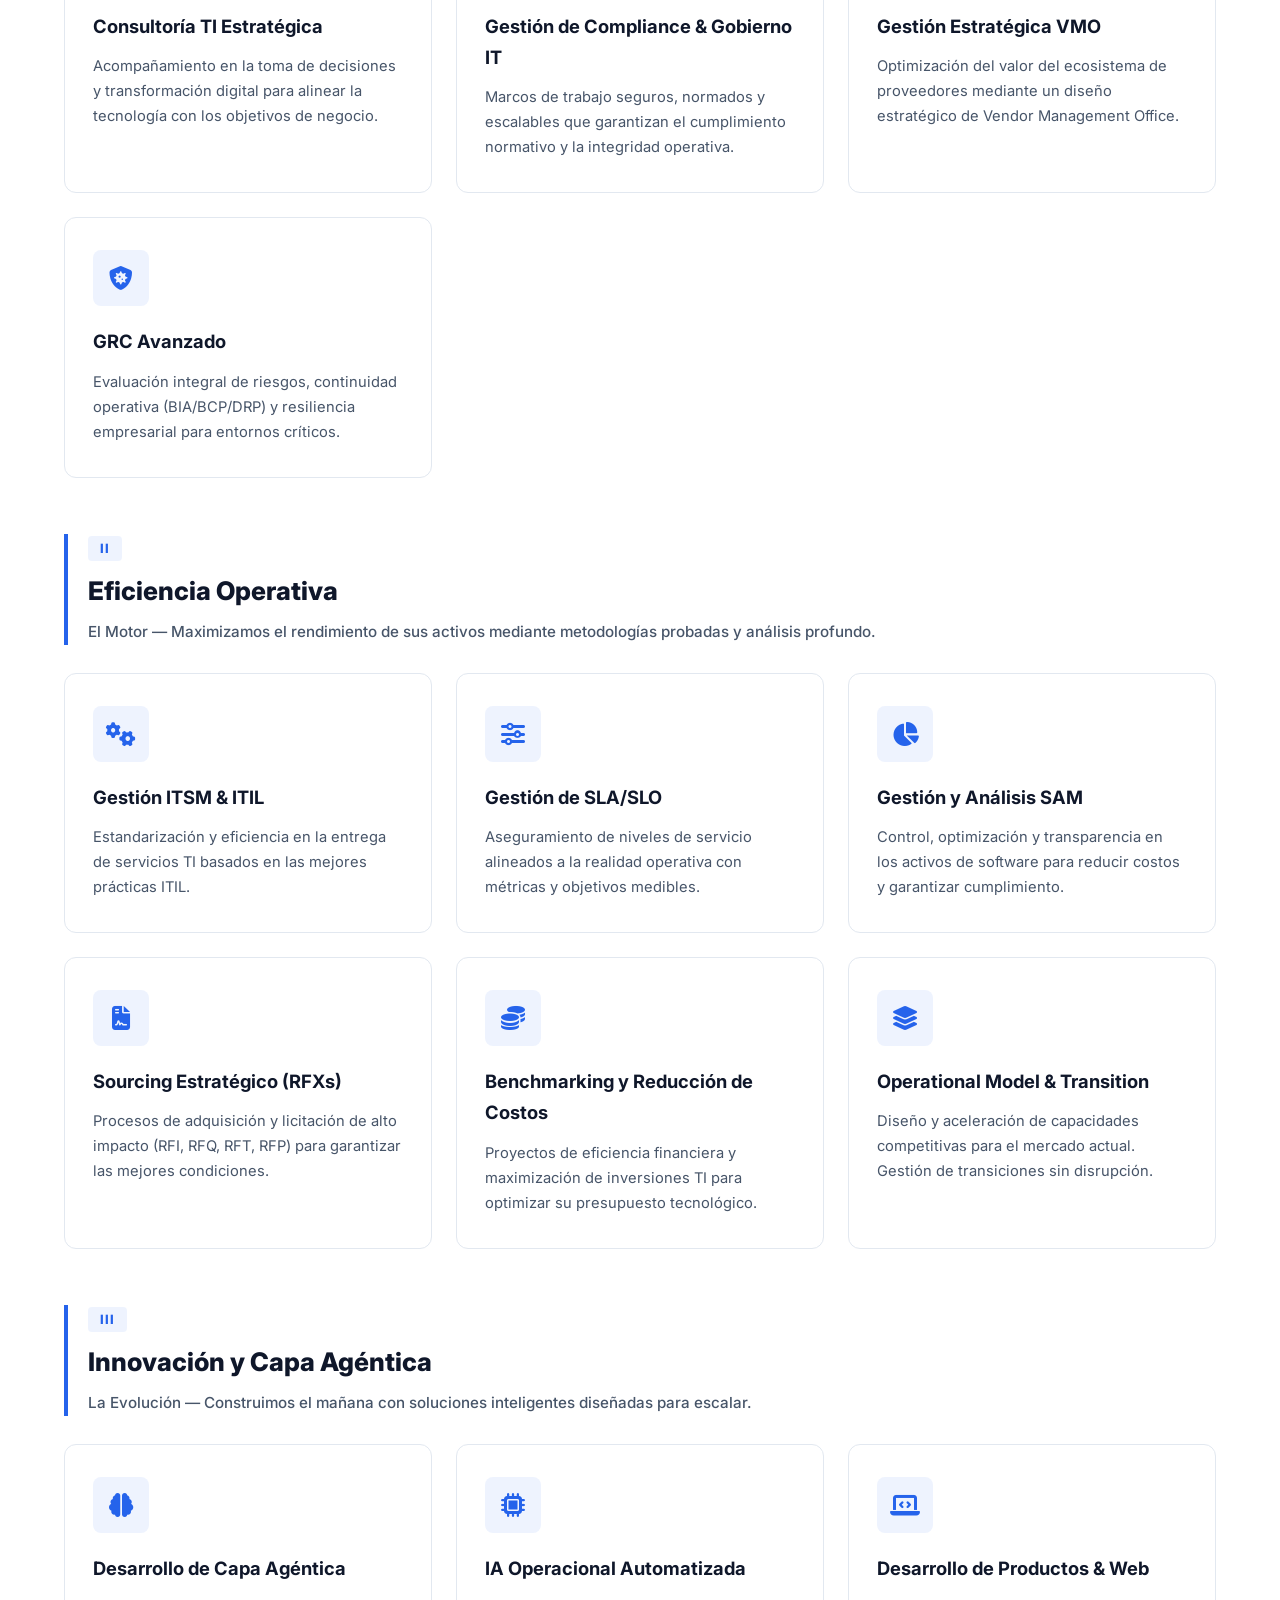
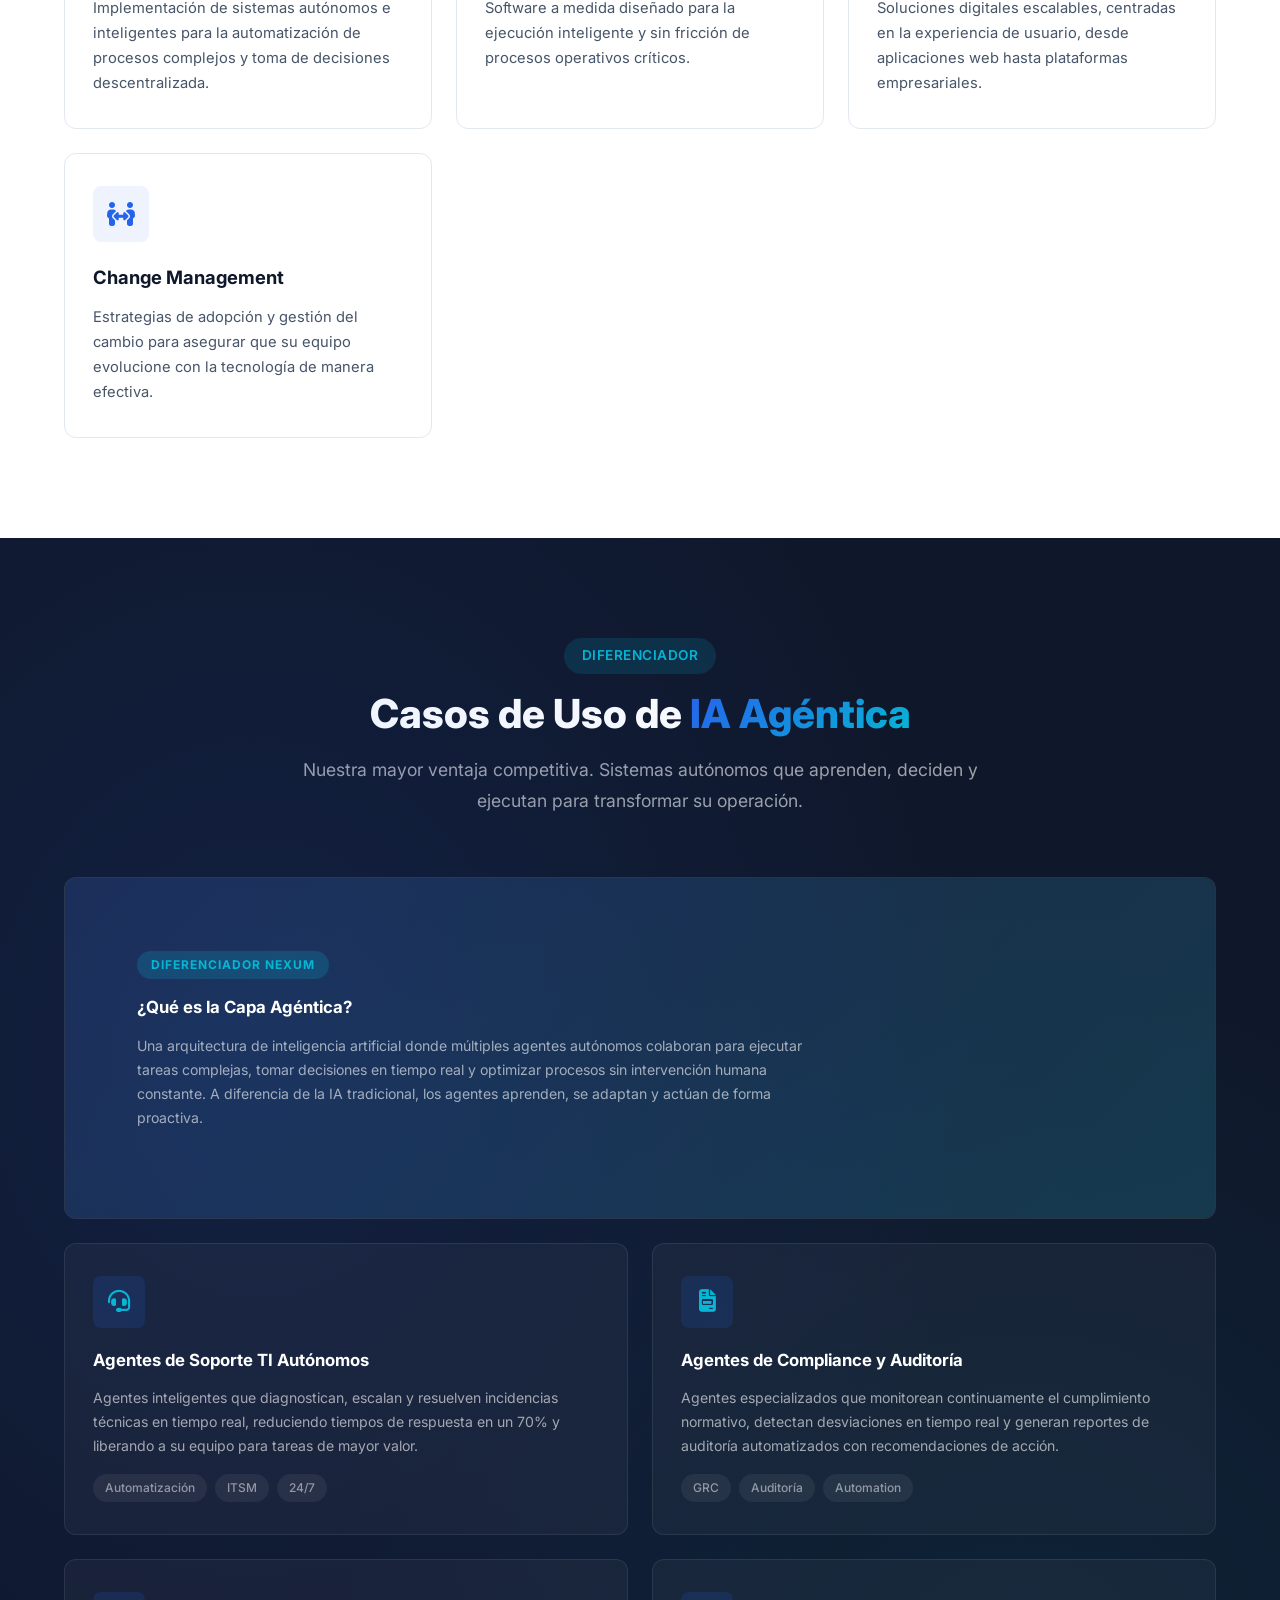
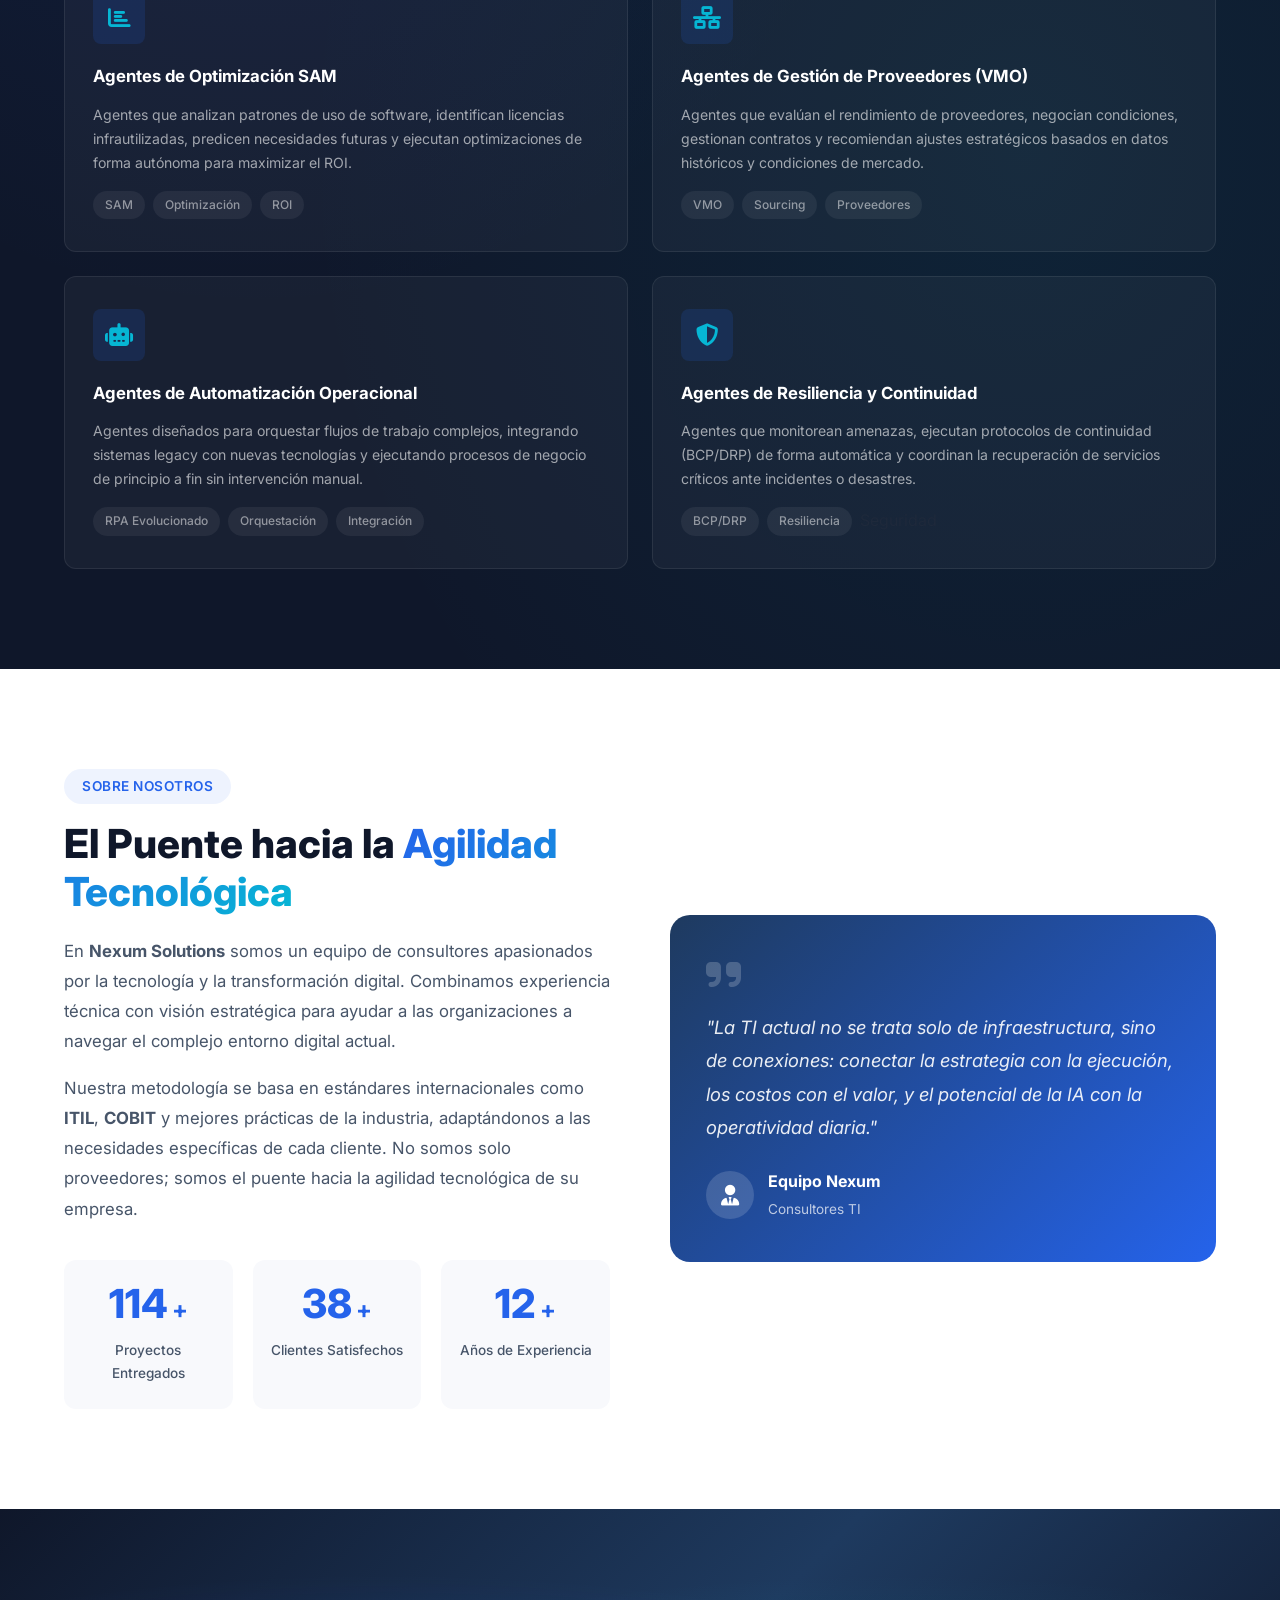
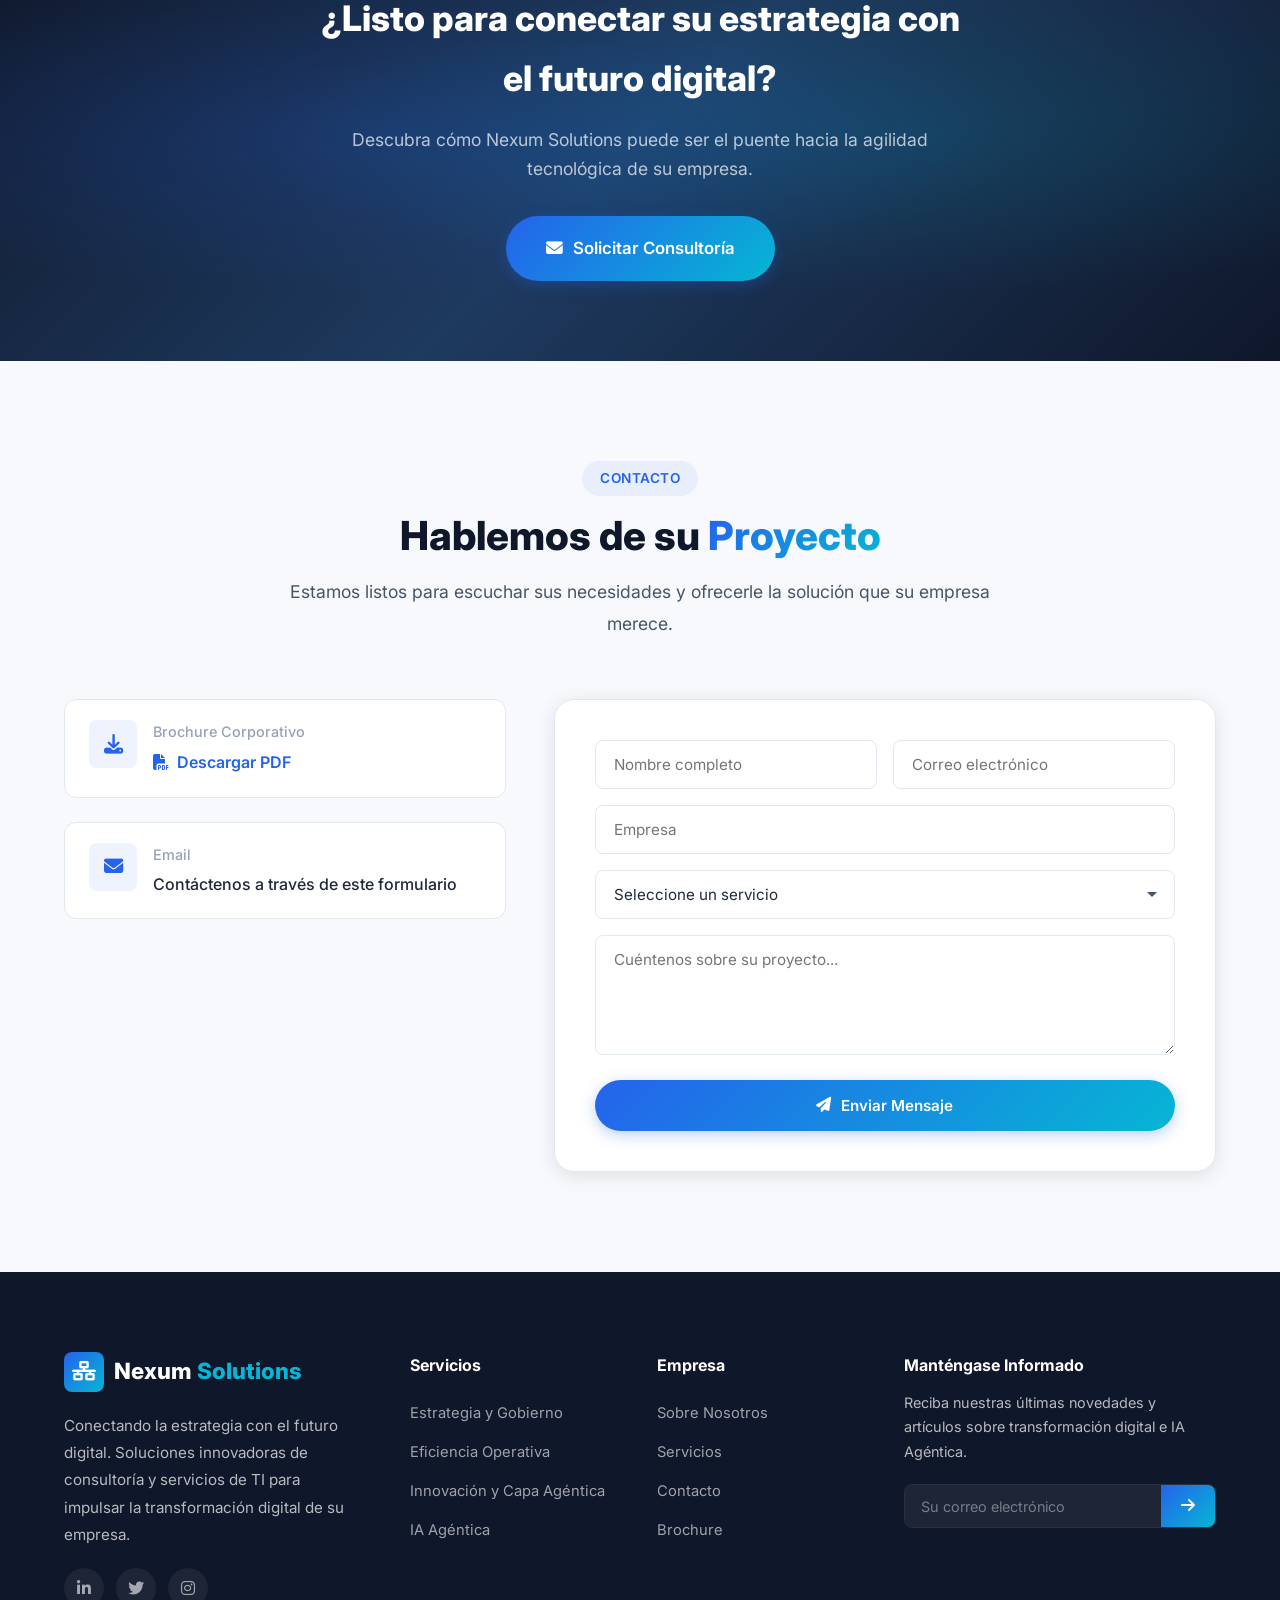
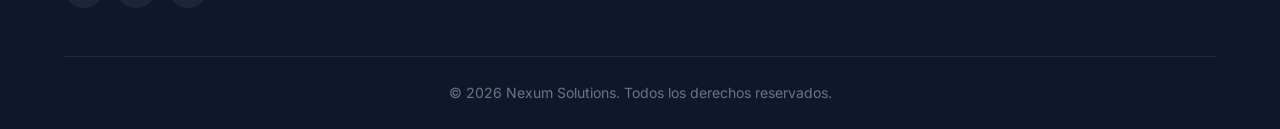
==== commit 794c3727: "Revert: eliminada imagen logo, vuelve a icono FontAwesome en navbar, footer y VMO" ====
--- a/index.html
+++ b/index.html
@@ -15,7 +15,7 @@
     <nav class="navbar" id="navbar">
         <div class="container nav-container">
             <a href="#" class="logo">
-                <span class="logo-icon"><img src="img/logo-nexum.jpg" alt="Nexum Solutions" class="logo-img"></span>
+                <span class="logo-icon"><i class="fas fa-network-wired"></i></span>
                 <span class="logo-text">Nexum <span class="logo-highlight">Solutions</span></span>
             </a>
             <div class="nav-toggle" id="navToggle">
@@ -416,7 +416,7 @@
             <div class="footer-grid">
                 <div class="footer-brand">
                     <a href="#" class="logo">
-                        <span class="logo-icon"><img src="img/logo-nexum.jpg" alt="Nexum Solutions" class="logo-img"></span>
+                        <span class="logo-icon"><i class="fas fa-network-wired"></i></span>
                         <span class="logo-text">Nexum <span class="logo-highlight">Solutions</span></span>
                     </a>
                     <p>Conectando la estrategia con el futuro digital. Soluciones innovadoras de consultoría y servicios de TI para impulsar la transformación digital de su empresa.</p>
--- a/styles.css
+++ b/styles.css
@@ -348,27 +348,6 @@
     font-weight: 800;
 }
 
-.logo-only {
-    display: flex;
-    align-items: center;
-    gap: 0;
-    font-size: 0;
-    font-weight: 400;
-}
-
-.logo-img-full {
-    height: 42px;
-    width: auto;
-    display: block;
-    border-radius: 6px;
-    transition: var(--transition);
-}
-
-.logo-img-full:hover {
-    opacity: 0.9;
-    transform: scale(1.02);
-}
-
 .logo-icon {
     width: 40px;
     height: 40px;
@@ -379,15 +358,6 @@
     justify-content: center;
     color: white;
     font-size: 1.2rem;
-    overflow: hidden;
-}
-
-.logo-img {
-    width: 100%;
-    height: 100%;
-    object-fit: cover;
-    border-radius: var(--radius-sm);
-    display: block;
 }
 
 .logo-text {
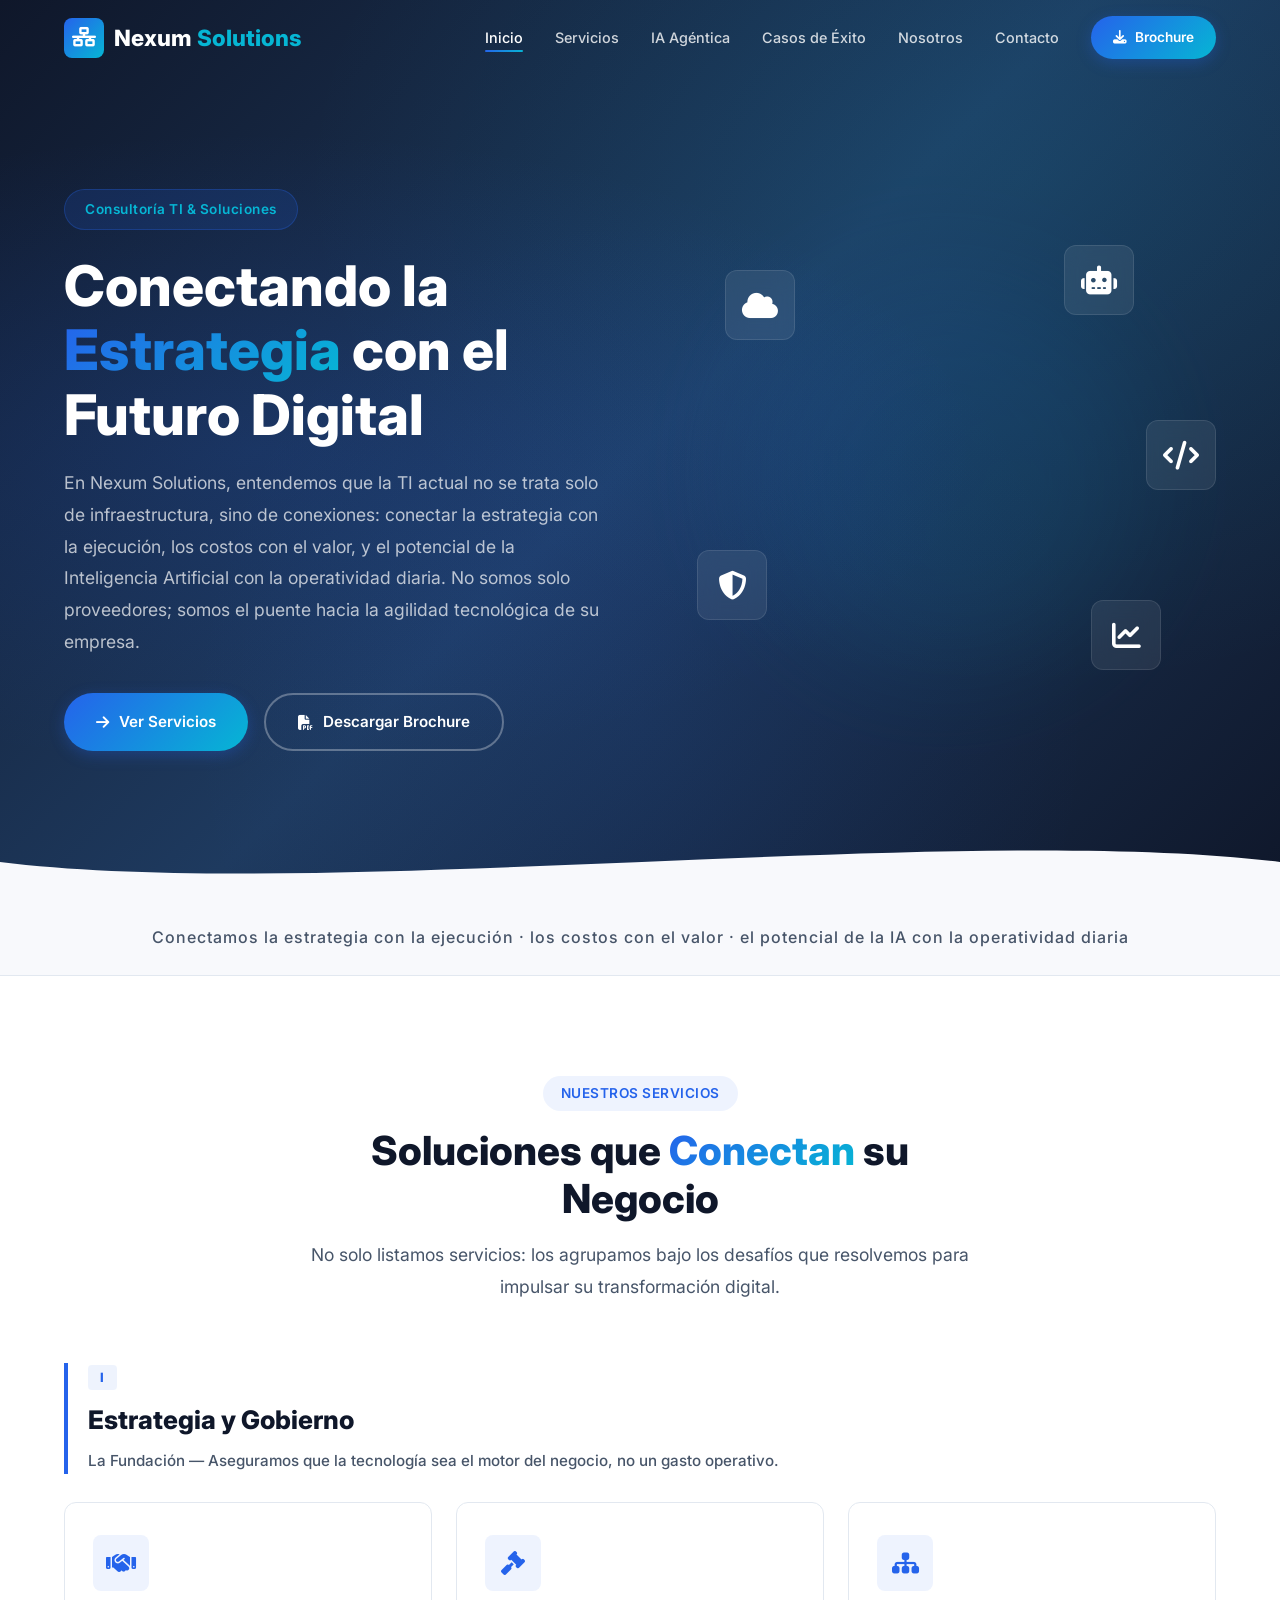
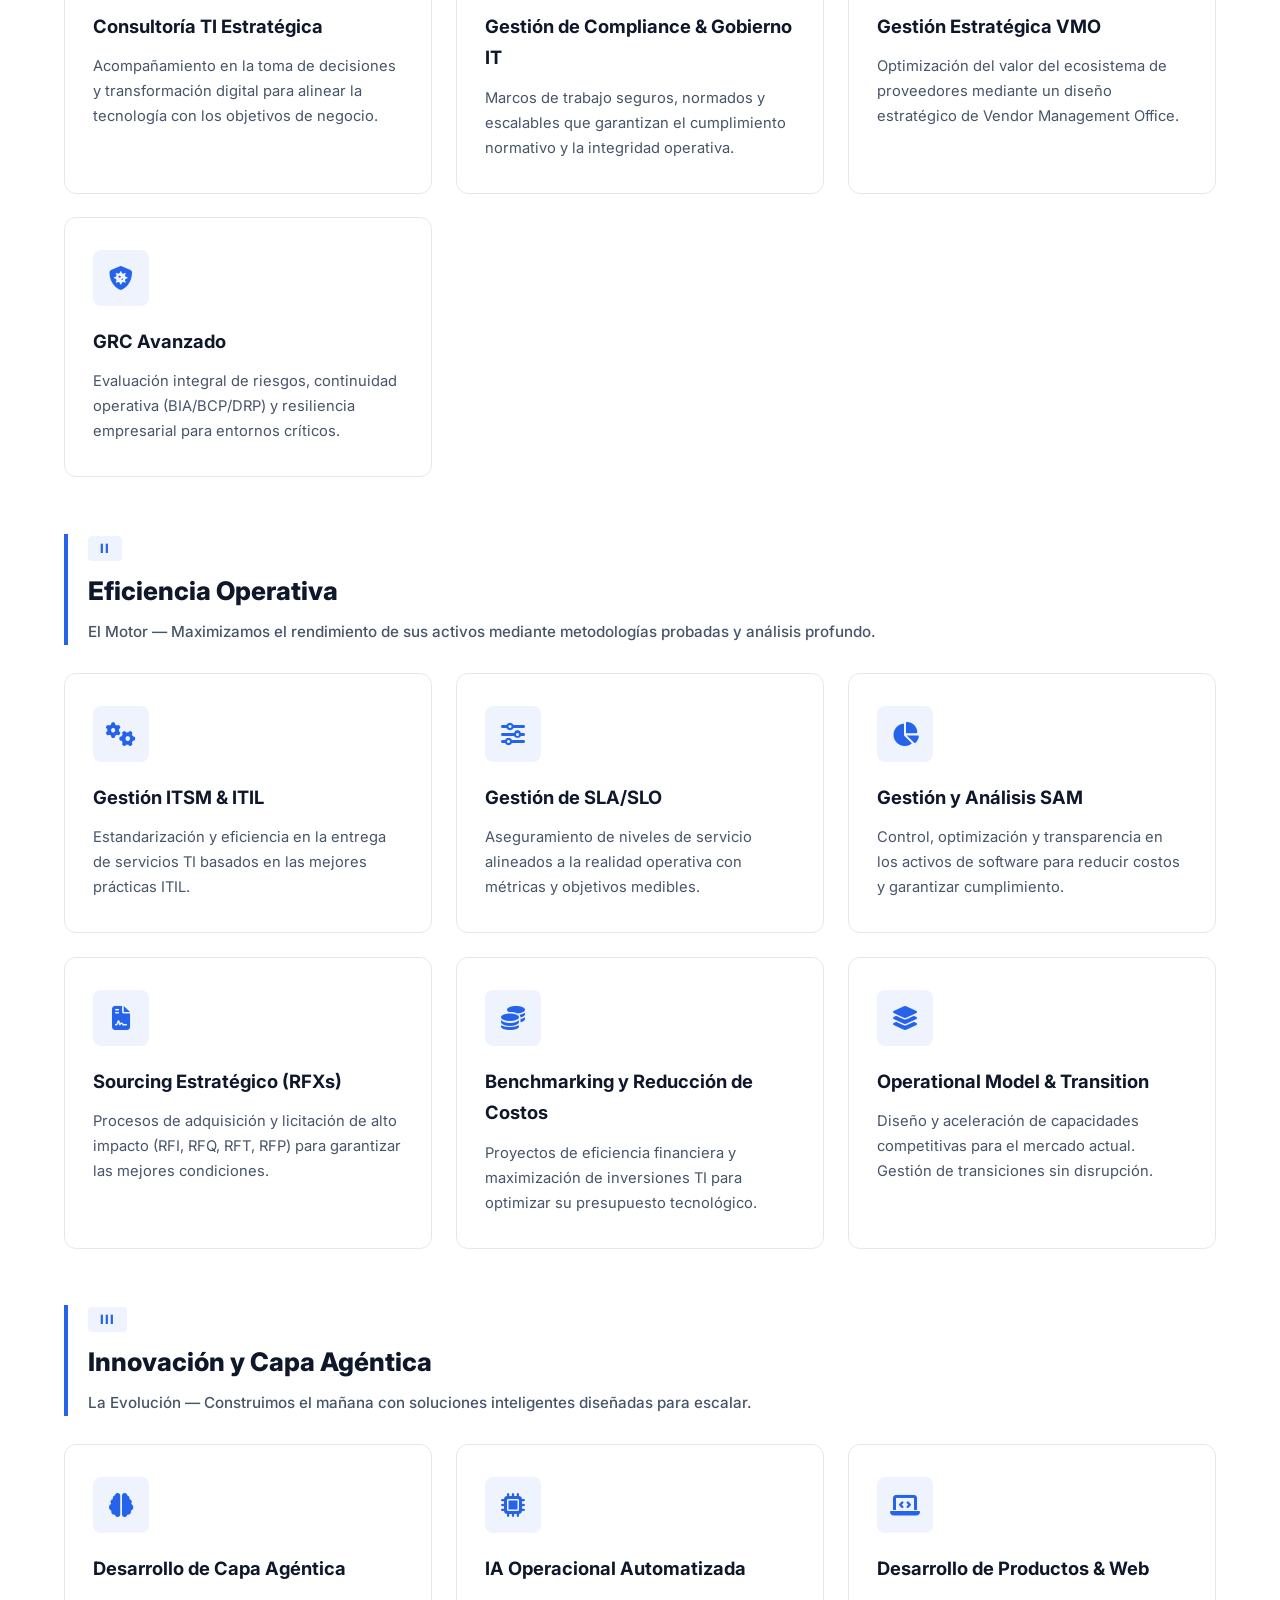
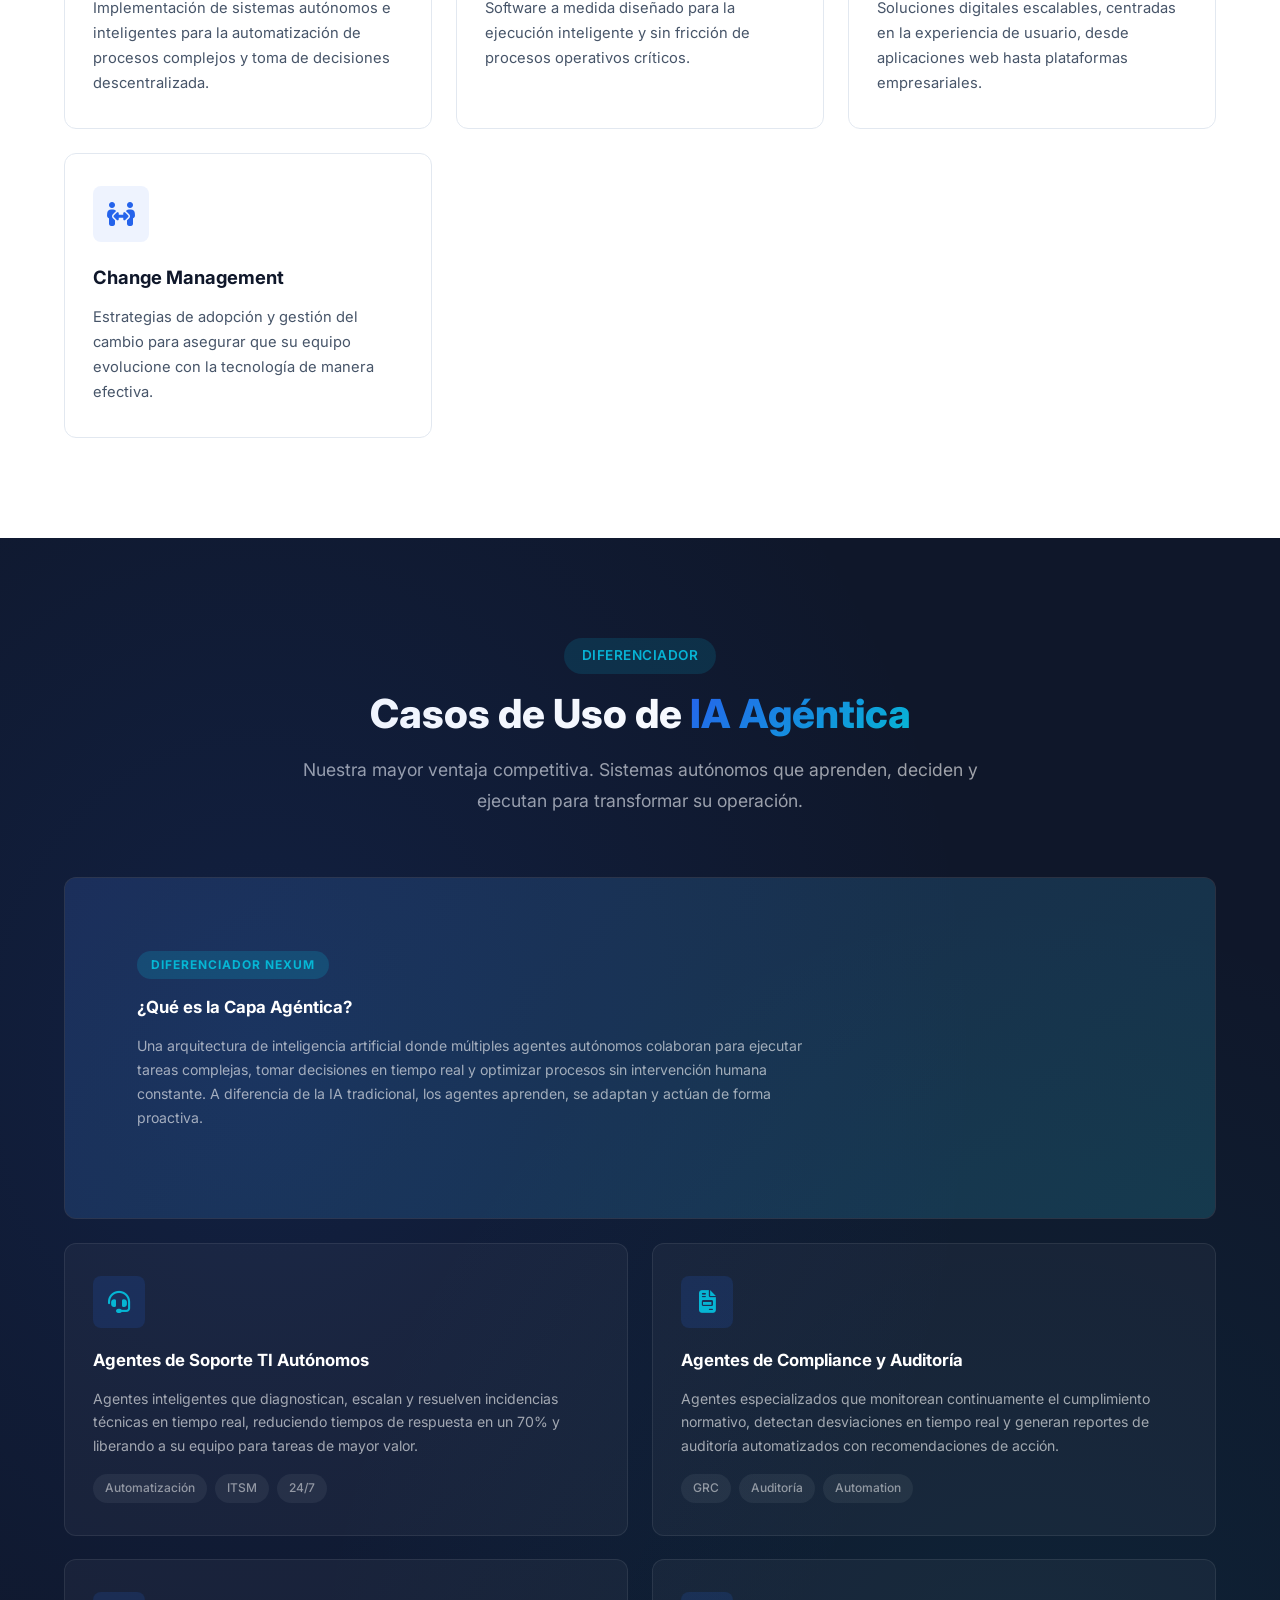
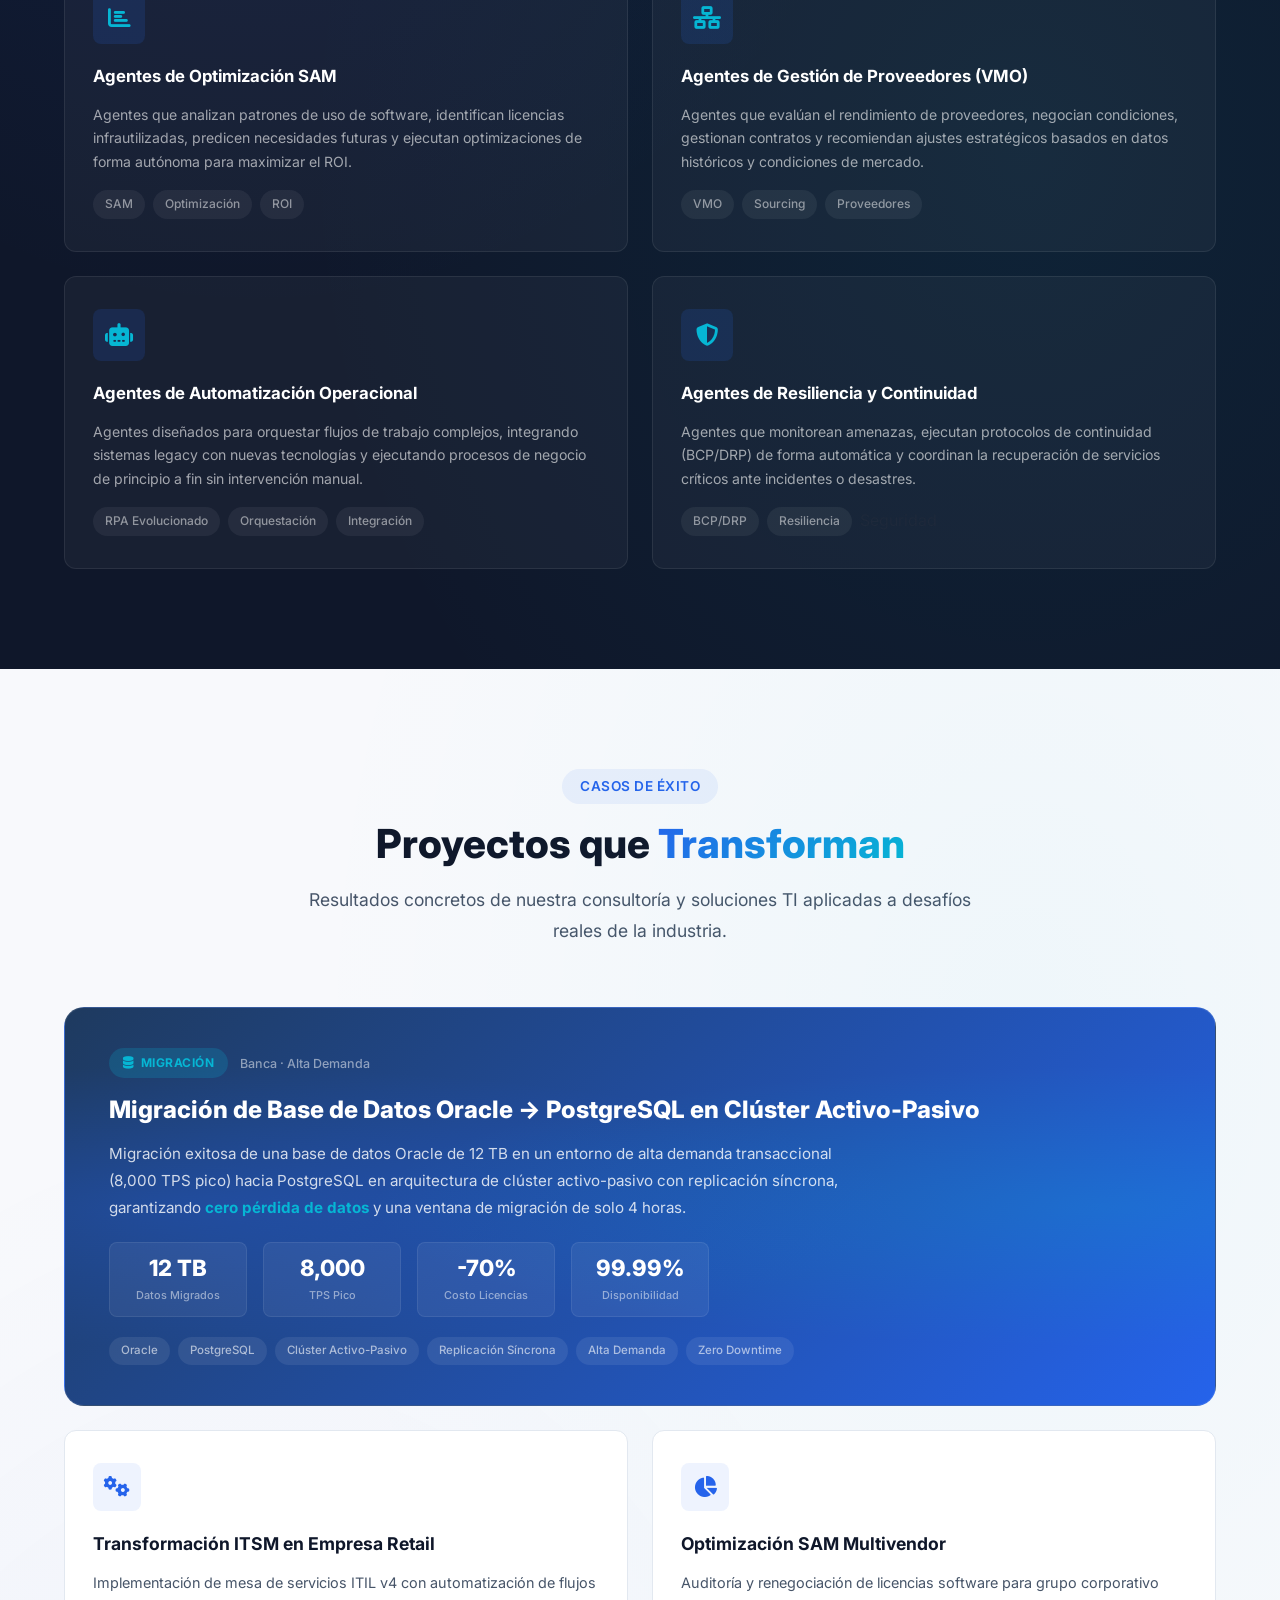
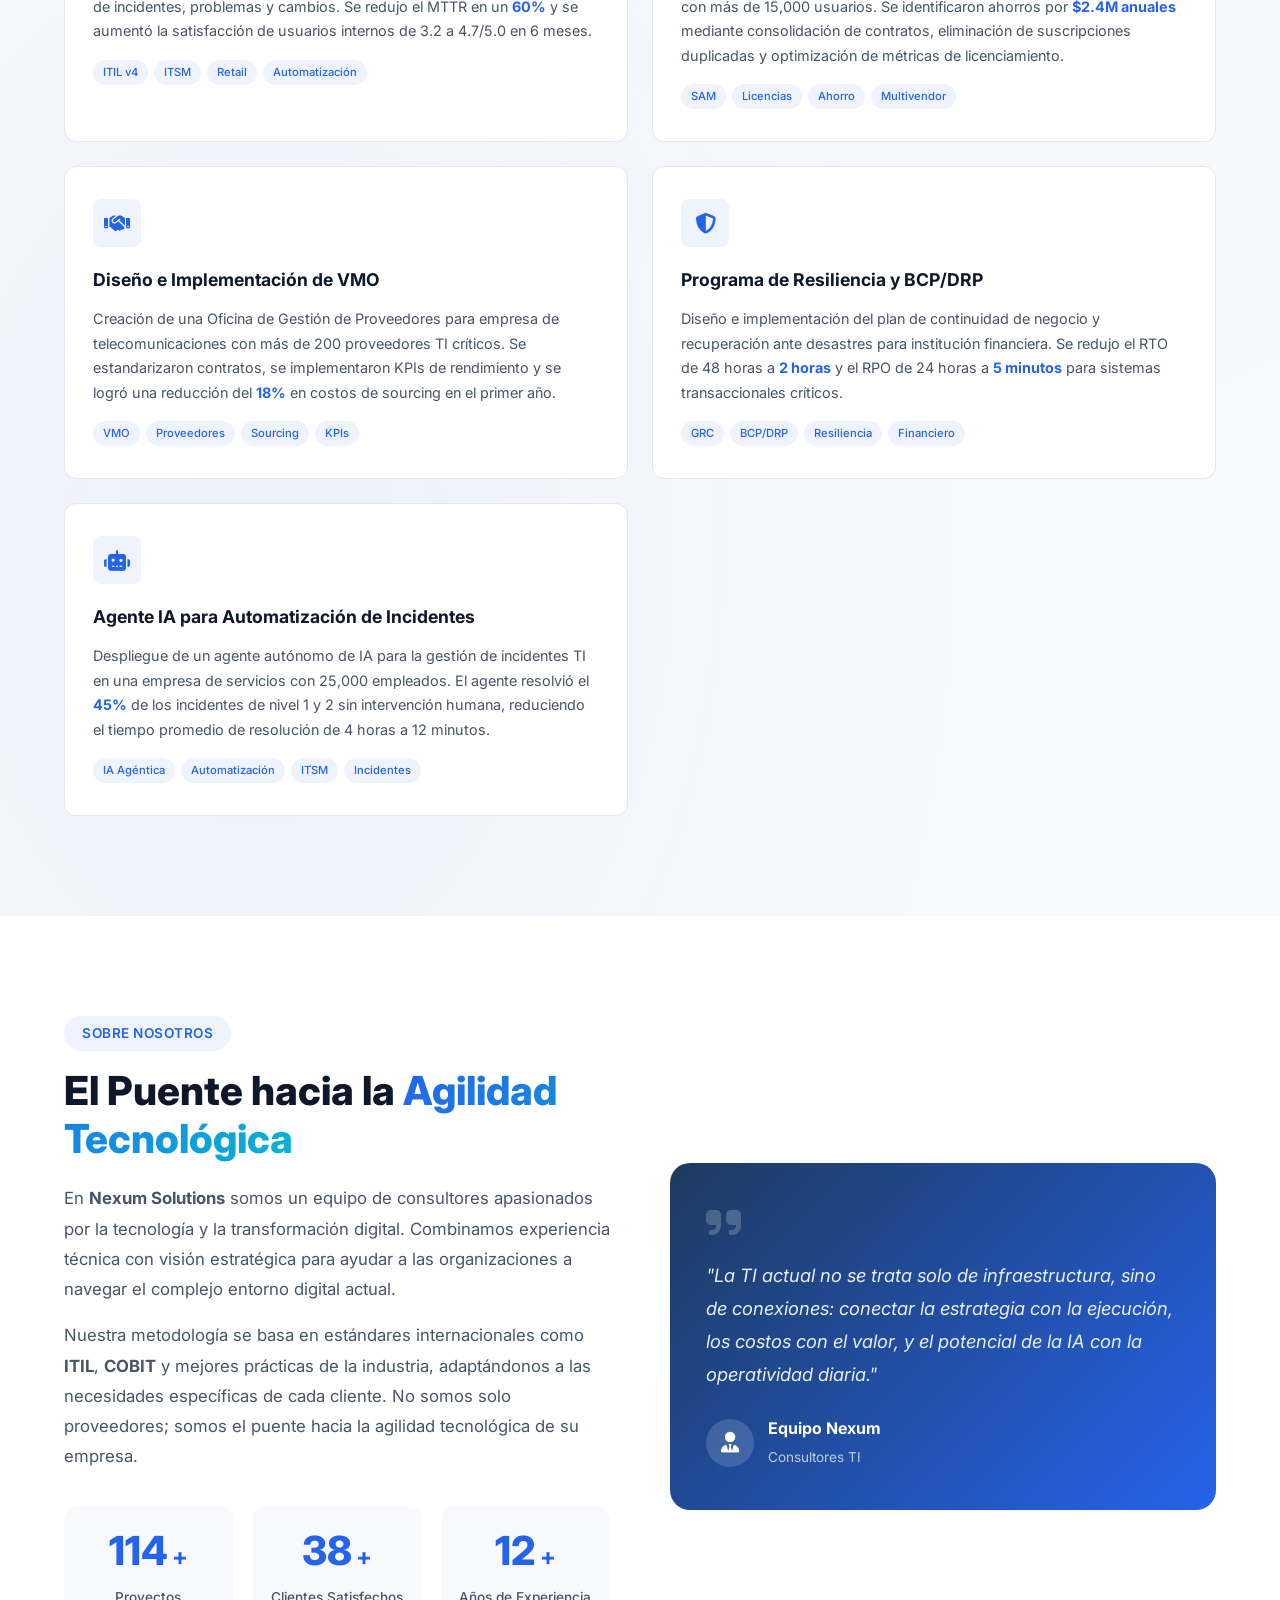
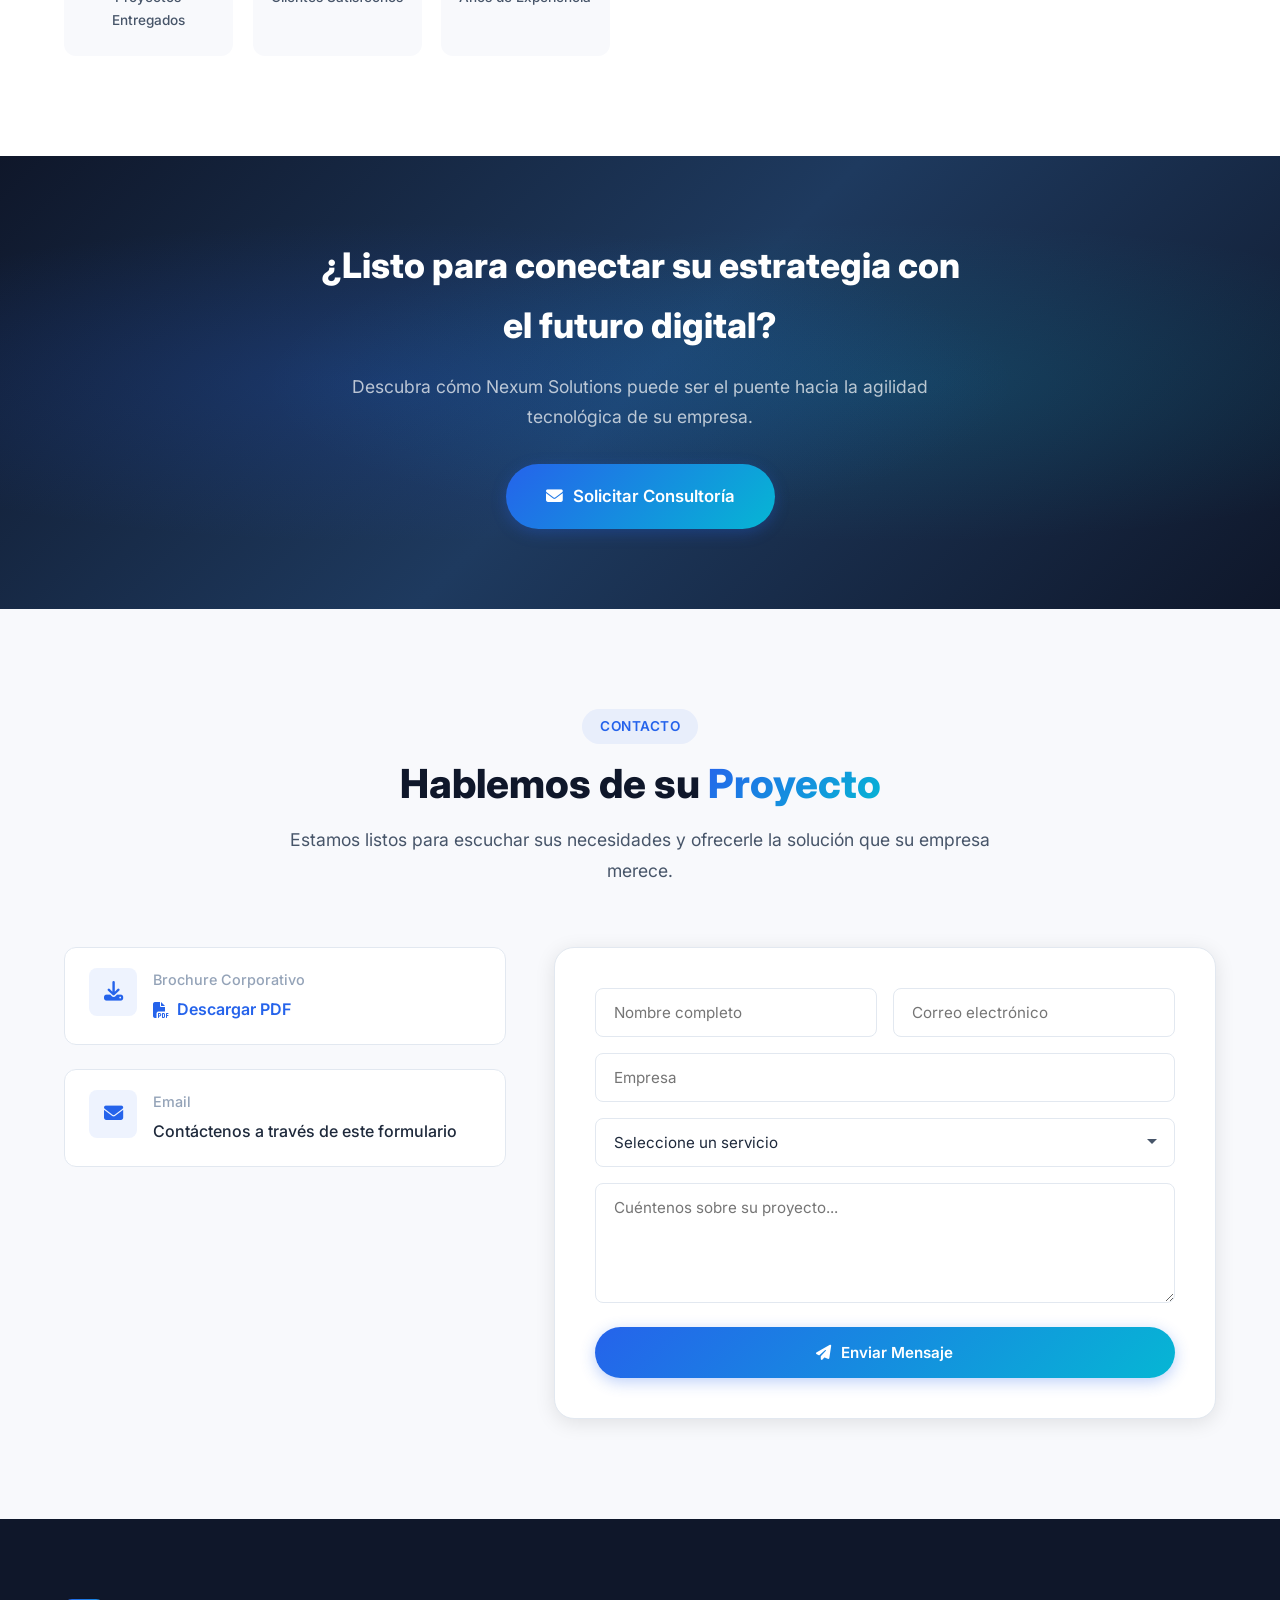
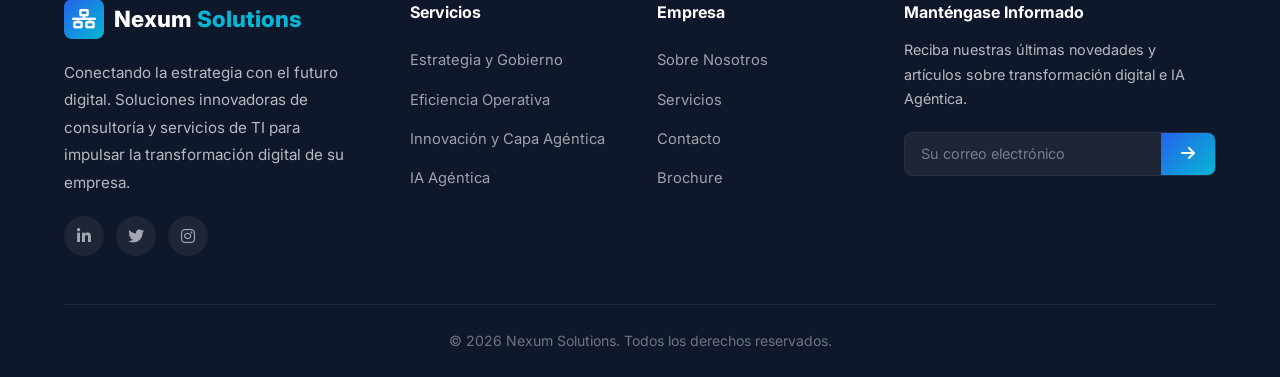
==== commit 33caef13: "Nueva seccion Casos de Exito Reales con migracion Oracle a PostgreSQL destacada" ====
--- a/index.html
+++ b/index.html
@@ -27,6 +27,7 @@
                 <li><a href="#inicio" class="nav-link active">Inicio</a></li>
                 <li><a href="#servicios" class="nav-link">Servicios</a></li>
                 <li><a href="#ia-agentica" class="nav-link">IA Agéntica</a></li>
+                <li><a href="#casos-exito" class="nav-link">Casos de Éxito</a></li>
                 <li><a href="#nosotros" class="nav-link">Nosotros</a></li>
                 <li><a href="#contacto" class="nav-link">Contacto</a></li>
                 <li><a href="#" class="btn-nav" id="downloadBtn"><i class="fas fa-download"></i> Brochure</a></li>
@@ -279,6 +280,133 @@
                         <span>BCP/DRP</span>
                         <span>Resiliencia</span>
                         <td>Seguridad</td>
+                    </div>
+                </div>
+            </div>
+        </div>
+    </section>
+
+    <!-- CASOS DE ÉXITO REALES -->
+    <section class="casos-exito" id="casos-exito">
+        <div class="container">
+            <div class="section-header">
+                <span class="section-tag">Casos de Éxito</span>
+                <h2 class="section-title">Proyectos que <span class="gradient-text">Transforman</span></h2>
+                <p class="section-desc">Resultados concretos de nuestra consultoría y soluciones TI aplicadas a desafíos reales de la industria.</p>
+            </div>
+
+            <div class="casos-grid">
+                <!-- Caso 1: Migración Oracle → PostgreSQL -->
+                <div class="caso-card caso-featured" data-delay="0">
+                    <div class="caso-card-bg"></div>
+                    <div class="caso-content">
+                        <div class="caso-header">
+                            <span class="caso-badge caso-badge-migration"><i class="fas fa-database"></i> Migración</span>
+                            <span class="caso-industry">Banca · Alta Demanda</span>
+                        </div>
+                        <h3>Migración de Base de Datos Oracle → PostgreSQL en Clúster Activo-Pasivo</h3>
+                        <p class="caso-desc">Migración exitosa de una base de datos Oracle de 12 TB en un entorno de alta demanda transaccional (8,000 TPS pico) hacia PostgreSQL en arquitectura de clúster activo-pasivo con replicación síncrona, garantizando <strong>cero pérdida de datos</strong> y una ventana de migración de solo 4 horas.</p>
+                        <div class="caso-metrics">
+                            <div class="caso-metric">
+                                <span class="caso-metric-value">12 TB</span>
+                                <span class="caso-metric-label">Datos Migrados</span>
+                            </div>
+                            <div class="caso-metric">
+                                <span class="caso-metric-value">8,000</span>
+                                <span class="caso-metric-label">TPS Pico</span>
+                            </div>
+                            <div class="caso-metric">
+                                <span class="caso-metric-value">-70%</span>
+                                <span class="caso-metric-label">Costo Licencias</span>
+                            </div>
+                            <div class="caso-metric">
+                                <span class="caso-metric-value">99.99%</span>
+                                <span class="caso-metric-label">Disponibilidad</span>
+                            </div>
+                        </div>
+                        <div class="caso-tags">
+                            <span>Oracle</span>
+                            <span>PostgreSQL</span>
+                            <span>Clúster Activo-Pasivo</span>
+                            <span>Replicación Síncrona</span>
+                            <span>Alta Demanda</span>
+                            <span>Zero Downtime</span>
+                        </div>
+                    </div>
+                </div>
+
+                <!-- Caso 2: Transformación ITSM -->
+                <div class="caso-card" data-delay="1">
+                    <div class="caso-icon-wrapper">
+                        <i class="fas fa-cogs"></i>
+                    </div>
+                    <h3>Transformación ITSM en Empresa Retail</h3>
+                    <p>Implementación de mesa de servicios ITIL v4 con automatización de flujos de incidentes, problemas y cambios. Se redujo el MTTR en un <strong>60%</strong> y se aumentó la satisfacción de usuarios internos de 3.2 a 4.7/5.0 en 6 meses.</p>
+                    <div class="caso-tags">
+                        <span>ITIL v4</span>
+                        <span>ITSM</span>
+                        <span>Retail</span>
+                        <span>Automatización</span>
+                    </div>
+                </div>
+
+                <!-- Caso 3: SAM Optimization -->
+                <div class="caso-card" data-delay="2">
+                    <div class="caso-icon-wrapper">
+                        <i class="fas fa-chart-pie"></i>
+                    </div>
+                    <h3>Optimización SAM Multivendor</h3>
+                    <p>Auditoría y renegociación de licencias software para grupo corporativo con más de 15,000 usuarios. Se identificaron ahorros por <strong>$2.4M anuales</strong> mediante consolidación de contratos, eliminación de suscripciones duplicadas y optimización de métricas de licenciamiento.</p>
+                    <div class="caso-tags">
+                        <span>SAM</span>
+                        <span>Licencias</span>
+                        <span>Ahorro</span>
+                        <span>Multivendor</span>
+                    </div>
+                </div>
+
+                <!-- Caso 4: VMO Design -->
+                <div class="caso-card" data-delay="3">
+                    <div class="caso-icon-wrapper">
+                        <i class="fas fa-handshake"></i>
+                    </div>
+                    <h3>Diseño e Implementación de VMO</h3>
+                    <p>Creación de una Oficina de Gestión de Proveedores para empresa de telecomunicaciones con más de 200 proveedores TI críticos. Se estandarizaron contratos, se implementaron KPIs de rendimiento y se logró una reducción del <strong>18%</strong> en costos de sourcing en el primer año.</p>
+                    <div class="caso-tags">
+                        <span>VMO</span>
+                        <span>Proveedores</span>
+                        <span>Sourcing</span>
+                        <span>KPIs</span>
+                    </div>
+                </div>
+
+                <!-- Caso 5: GRC y Continuidad -->
+                <div class="caso-card" data-delay="4">
+                    <div class="caso-icon-wrapper">
+                        <i class="fas fa-shield-alt"></i>
+                    </div>
+                    <h3>Programa de Resiliencia y BCP/DRP</h3>
+                    <p>Diseño e implementación del plan de continuidad de negocio y recuperación ante desastres para institución financiera. Se redujo el RTO de 48 horas a <strong>2 horas</strong> y el RPO de 24 horas a <strong>5 minutos</strong> para sistemas transaccionales críticos.</p>
+                    <div class="caso-tags">
+                        <span>GRC</span>
+                        <span>BCP/DRP</span>
+                        <span>Resiliencia</span>
+                        <span>Financiero</span>
+                    </div>
+                </div>
+
+                <!-- Caso 6: IA Operacional -->
+                <div class="caso-card" data-delay="5">
+                    <div class="caso-icon-wrapper">
+                        <i class="fas fa-robot"></i>
+                    </div>
+                    <h3>Agente IA para Automatización de Incidentes</h3>
+                    <p>Despliegue de un agente autónomo de IA para la gestión de incidentes TI en una empresa de servicios con 25,000 empleados. El agente resolvió el <strong>45%</strong> de los incidentes de nivel 1 y 2 sin intervención humana, reduciendo el tiempo promedio de resolución de 4 horas a 12 minutos.</p>
+                    <div class="caso-tags">
+                        <span>IA Agéntica</span>
+                        <span>Automatización</span>
+                        <span>ITSM</span>
+                        <span>Incidentes</span>
                     </div>
                 </div>
             </div>
--- a/styles.css
+++ b/styles.css
@@ -608,12 +608,13 @@
 }
 
 /* ============================================
-   SERVICIOS
+   SERVICIOS - Enhanced with Premium Transitions
    ============================================ */
 .servicios {
     padding: 100px 0;
     background: var(--bg-white);
     transition: background 0.3s ease;
+    position: relative;
 }
 
 .servicios-grid {
@@ -627,11 +628,15 @@
     border: 1px solid var(--border);
     border-radius: var(--radius-md);
     padding: 32px 28px;
-    transition: var(--transition);
+    transition: all 0.4s cubic-bezier(0.34, 1.56, 0.64, 1);
     position: relative;
     overflow: hidden;
-}
-
+    cursor: default;
+    transform: translateY(0);
+    will-change: transform;
+}
+
+/* Glass reflection effect */
 .servicio-card::before {
     content: '';
     position: absolute;
@@ -642,16 +647,41 @@
     background: var(--gradient-1);
     transform: scaleX(0);
     transform-origin: left;
-    transition: var(--transition);
+    transition: transform 0.5s cubic-bezier(0.34, 1.56, 0.64, 1);
+}
+
+/* Shine effect on hover */
+.servicio-card::after {
+    content: '';
+    position: absolute;
+    top: -50%;
+    left: -50%;
+    width: 200%;
+    height: 200%;
+    background: radial-gradient(circle, rgba(255,255,255,0.1) 0%, transparent 60%);
+    opacity: 0;
+    transition: opacity 0.4s ease;
+    pointer-events: none;
 }
 
 .servicio-card:hover {
-    transform: translateY(-6px);
-    box-shadow: var(--shadow-lg);
+    transform: translateY(-8px) scale(1.01);
+    box-shadow: 0 20px 60px rgba(37, 99, 235, 0.15), 0 8px 20px rgba(0,0,0,0.06);
     border-color: transparent;
 }
 
-.servicio-card:hover::before { transform: scaleX(1); }
+.servicio-card:hover::before { 
+    transform: scaleX(1); 
+}
+
+.servicio-card:hover::after {
+    opacity: 1;
+}
+
+/* 3D tilt subtle effect on mouse move via JS */
+.servicio-card.tilt-active {
+    transition: transform 0.1s ease;
+}
 
 .card-icon {
     width: 56px;
@@ -664,12 +694,30 @@
     font-size: 1.5rem;
     color: var(--primary);
     margin-bottom: 20px;
-    transition: var(--transition);
+    transition: all 0.4s cubic-bezier(0.34, 1.56, 0.64, 1);
+    position: relative;
+    overflow: hidden;
+}
+
+/* Icon shine */
+.card-icon::after {
+    content: '';
+    position: absolute;
+    inset: 0;
+    background: linear-gradient(135deg, transparent 40%, rgba(255,255,255,0.2) 50%, transparent 60%);
+    transform: translateX(-100%);
+    transition: transform 0.6s ease;
 }
 
 .servicio-card:hover .card-icon {
     background: var(--gradient-1);
     color: white;
+    transform: scale(1.1) rotate(-3deg);
+    box-shadow: 0 8px 25px rgba(37, 99, 235, 0.3);
+}
+
+.servicio-card:hover .card-icon::after {
+    transform: translateX(100%);
 }
 
 .servicio-card h3 {
@@ -677,12 +725,22 @@
     font-weight: 700;
     margin-bottom: 12px;
     color: var(--secondary);
+    transition: color 0.3s ease;
+}
+
+.servicio-card:hover h3 {
+    color: var(--primary);
 }
 
 .servicio-card p {
     font-size: 0.92rem;
     color: var(--text-secondary);
     line-height: 1.7;
+    transition: color 0.3s ease;
+}
+
+.servicio-card:hover p {
+    color: var(--text-primary);
 }
 
 /* ============================================
@@ -965,6 +1023,257 @@
     font-size: 0.9rem;
     color: var(--text-secondary);
     line-height: 1.7;
+}
+
+/* ============================================
+   CASOS DE ÉXITO REALES
+   ============================================ */
+.casos-exito {
+    padding: 100px 0;
+    background: var(--bg-light);
+    transition: background 0.3s ease;
+    position: relative;
+}
+
+.casos-exito::before {
+    content: '';
+    position: absolute;
+    inset: 0;
+    background: 
+        radial-gradient(ellipse at 20% 80%, rgba(37, 99, 235, 0.05) 0%, transparent 50%),
+        radial-gradient(ellipse at 80% 20%, rgba(6, 182, 212, 0.04) 0%, transparent 50%);
+    pointer-events: none;
+}
+
+.casos-grid {
+    display: grid;
+    grid-template-columns: 1fr 1fr;
+    gap: 24px;
+    position: relative;
+    z-index: 2;
+}
+
+/* Featured case (full width) */
+.caso-featured {
+    grid-column: 1 / -1;
+    position: relative;
+    border-radius: var(--radius-lg);
+    overflow: hidden;
+    min-height: 320px;
+    display: flex;
+    align-items: center;
+    background: var(--gradient-2);
+    border: 1px solid rgba(255,255,255,0.1);
+}
+
+.caso-featured .caso-card-bg {
+    position: absolute;
+    inset: 0;
+    background: 
+        radial-gradient(ellipse at 10% 50%, rgba(37, 99, 235, 0.3) 0%, transparent 50%),
+        radial-gradient(ellipse at 90% 50%, rgba(6, 182, 212, 0.2) 0%, transparent 50%);
+    pointer-events: none;
+}
+
+.caso-featured .caso-content {
+    position: relative;
+    z-index: 2;
+    padding: 40px 44px;
+    color: white;
+}
+
+.caso-header {
+    display: flex;
+    align-items: center;
+    gap: 12px;
+    margin-bottom: 16px;
+    flex-wrap: wrap;
+}
+
+.caso-badge {
+    display: inline-flex;
+    align-items: center;
+    gap: 6px;
+    padding: 5px 14px;
+    border-radius: 50px;
+    font-size: 0.75rem;
+    font-weight: 700;
+    text-transform: uppercase;
+    letter-spacing: 0.5px;
+}
+
+.caso-badge-migration {
+    background: rgba(6, 182, 212, 0.2);
+    color: var(--accent);
+}
+
+.caso-industry {
+    font-size: 0.78rem;
+    color: rgba(255,255,255,0.5);
+    font-weight: 500;
+}
+
+.caso-featured h3 {
+    font-size: 1.5rem;
+    font-weight: 800;
+    margin-bottom: 14px;
+    line-height: 1.3;
+}
+
+.caso-desc {
+    font-size: 0.95rem;
+    color: rgba(255,255,255,0.8);
+    line-height: 1.8;
+    max-width: 750px;
+    margin-bottom: 20px;
+}
+
+.caso-desc strong {
+    color: var(--accent);
+    font-weight: 700;
+}
+
+.caso-metrics {
+    display: grid;
+    grid-template-columns: repeat(4, 1fr);
+    gap: 16px;
+    margin-bottom: 20px;
+    max-width: 600px;
+}
+
+.caso-metric {
+    text-align: center;
+    padding: 12px 8px;
+    background: rgba(255,255,255,0.06);
+    border-radius: var(--radius-sm);
+    border: 1px solid rgba(255,255,255,0.08);
+}
+
+.caso-metric-value {
+    display: block;
+    font-size: 1.4rem;
+    font-weight: 800;
+    color: white;
+    line-height: 1.2;
+}
+
+.caso-metric-label {
+    display: block;
+    font-size: 0.68rem;
+    color: rgba(255,255,255,0.5);
+    font-weight: 500;
+    margin-top: 4px;
+}
+
+.caso-featured .caso-tags {
+    display: flex;
+    flex-wrap: wrap;
+    gap: 8px;
+}
+
+.caso-featured .caso-tags span {
+    display: inline-block;
+    background: rgba(255,255,255,0.08);
+    color: rgba(255,255,255,0.6);
+    padding: 4px 12px;
+    border-radius: 50px;
+    font-size: 0.72rem;
+    font-weight: 500;
+}
+
+/* Regular case cards */
+.caso-card:not(.caso-featured) {
+    background: var(--bg-white);
+    border: 1px solid var(--border);
+    border-radius: var(--radius-md);
+    padding: 32px 28px;
+    transition: all 0.4s cubic-bezier(0.34, 1.56, 0.64, 1);
+    position: relative;
+    overflow: hidden;
+}
+
+.caso-card:not(.caso-featured)::before {
+    content: '';
+    position: absolute;
+    top: 0;
+    left: 0;
+    right: 0;
+    height: 3px;
+    background: var(--gradient-1);
+    transform: scaleX(0);
+    transform-origin: left;
+    transition: transform 0.5s cubic-bezier(0.34, 1.56, 0.64, 1);
+}
+
+.caso-card:not(.caso-featured):hover {
+    transform: translateY(-6px);
+    box-shadow: 0 20px 60px rgba(37, 99, 235, 0.12), 0 8px 20px rgba(0,0,0,0.06);
+    border-color: transparent;
+}
+
+.caso-card:not(.caso-featured):hover::before {
+    transform: scaleX(1);
+}
+
+.caso-icon-wrapper {
+    width: 48px;
+    height: 48px;
+    background: var(--primary-bg);
+    border-radius: var(--radius-sm);
+    display: flex;
+    align-items: center;
+    justify-content: center;
+    font-size: 1.3rem;
+    color: var(--primary);
+    margin-bottom: 18px;
+    transition: all 0.4s cubic-bezier(0.34, 1.56, 0.64, 1);
+}
+
+.caso-card:not(.caso-featured):hover .caso-icon-wrapper {
+    background: var(--gradient-1);
+    color: white;
+    transform: scale(1.1) rotate(-3deg);
+    box-shadow: 0 8px 25px rgba(37, 99, 235, 0.3);
+}
+
+.caso-card:not(.caso-featured) h3 {
+    font-size: 1.1rem;
+    font-weight: 700;
+    color: var(--secondary);
+    margin-bottom: 12px;
+    transition: color 0.3s ease;
+}
+
+.caso-card:not(.caso-featured):hover h3 {
+    color: var(--primary);
+}
+
+.caso-card:not(.caso-featured) p {
+    font-size: 0.9rem;
+    color: var(--text-secondary);
+    line-height: 1.7;
+    margin-bottom: 16px;
+}
+
+.caso-card:not(.caso-featured) p strong {
+    color: var(--primary);
+    font-weight: 700;
+}
+
+.caso-card:not(.caso-featured) .caso-tags {
+    display: flex;
+    flex-wrap: wrap;
+    gap: 6px;
+}
+
+.caso-card:not(.caso-featured) .caso-tags span {
+    display: inline-block;
+    background: var(--primary-bg);
+    color: var(--primary);
+    padding: 3px 10px;
+    border-radius: 50px;
+    font-size: 0.7rem;
+    font-weight: 500;
 }
 
 /* ============================================
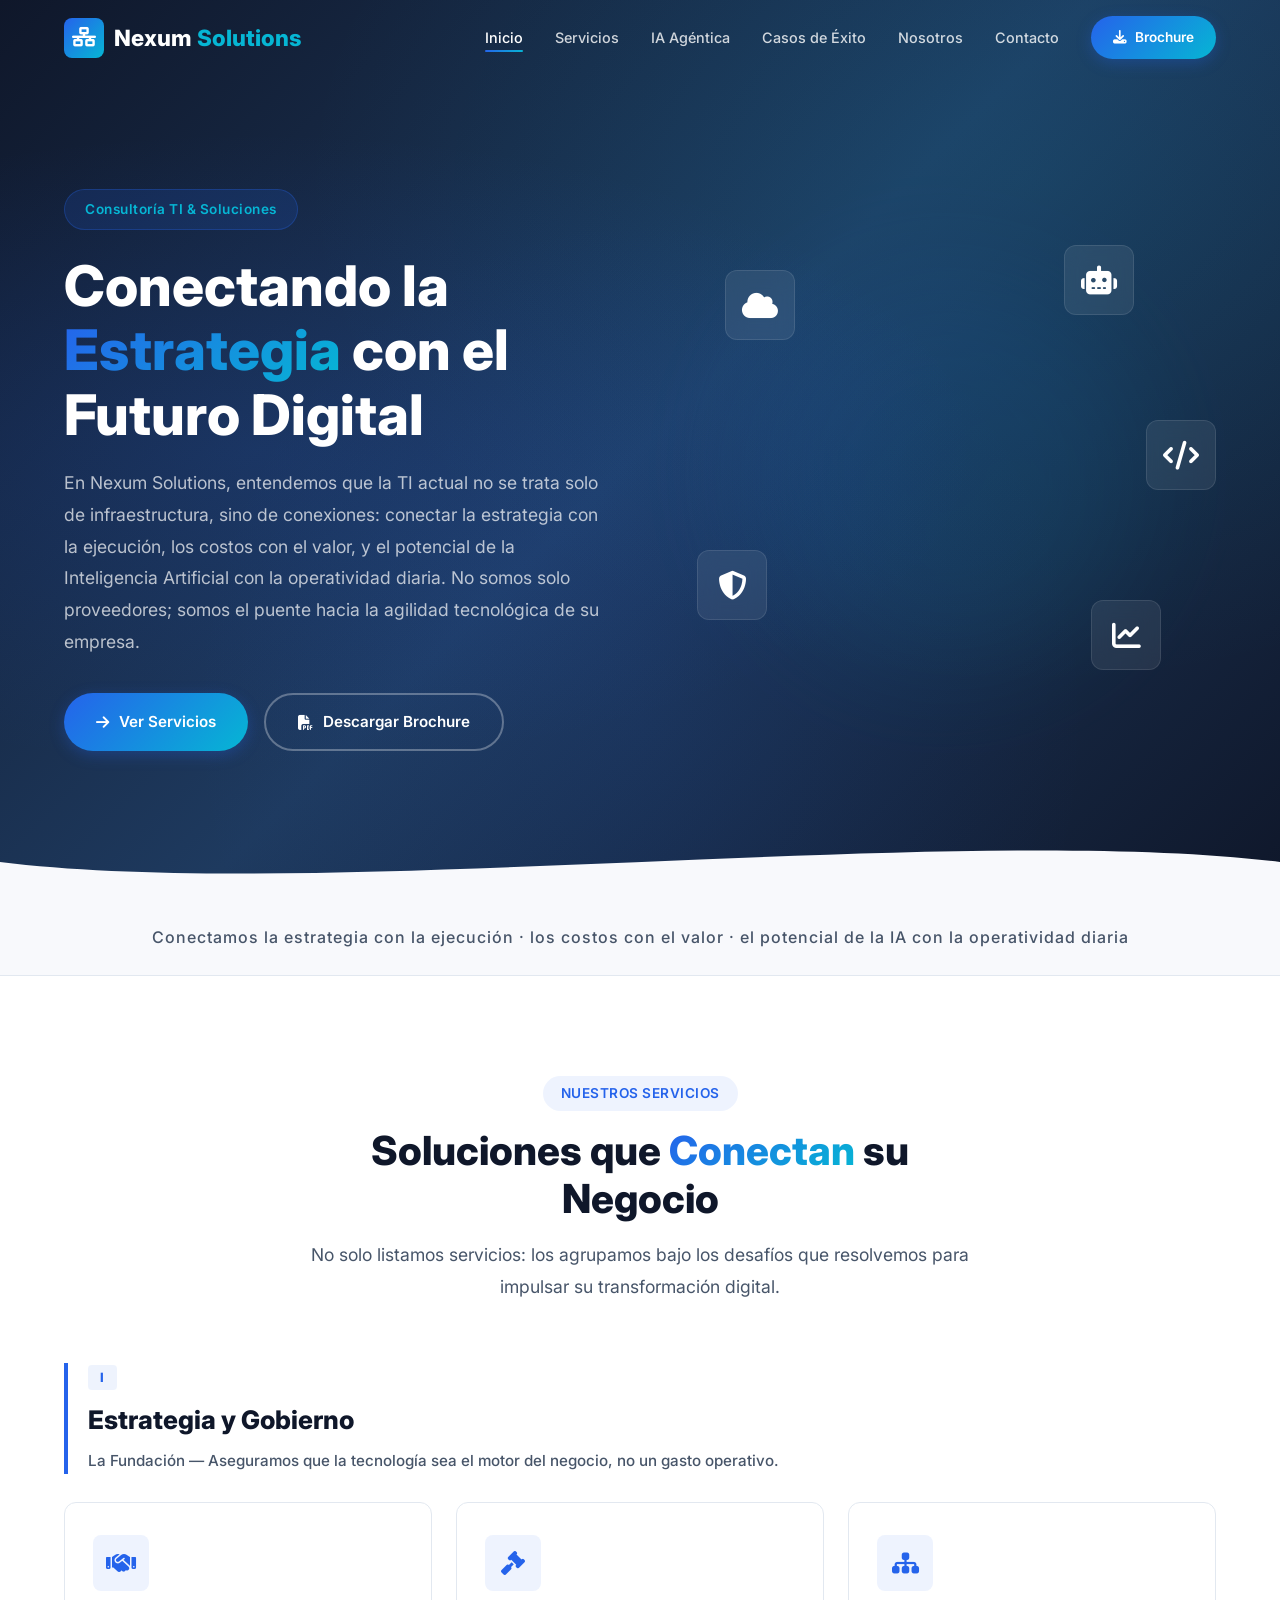
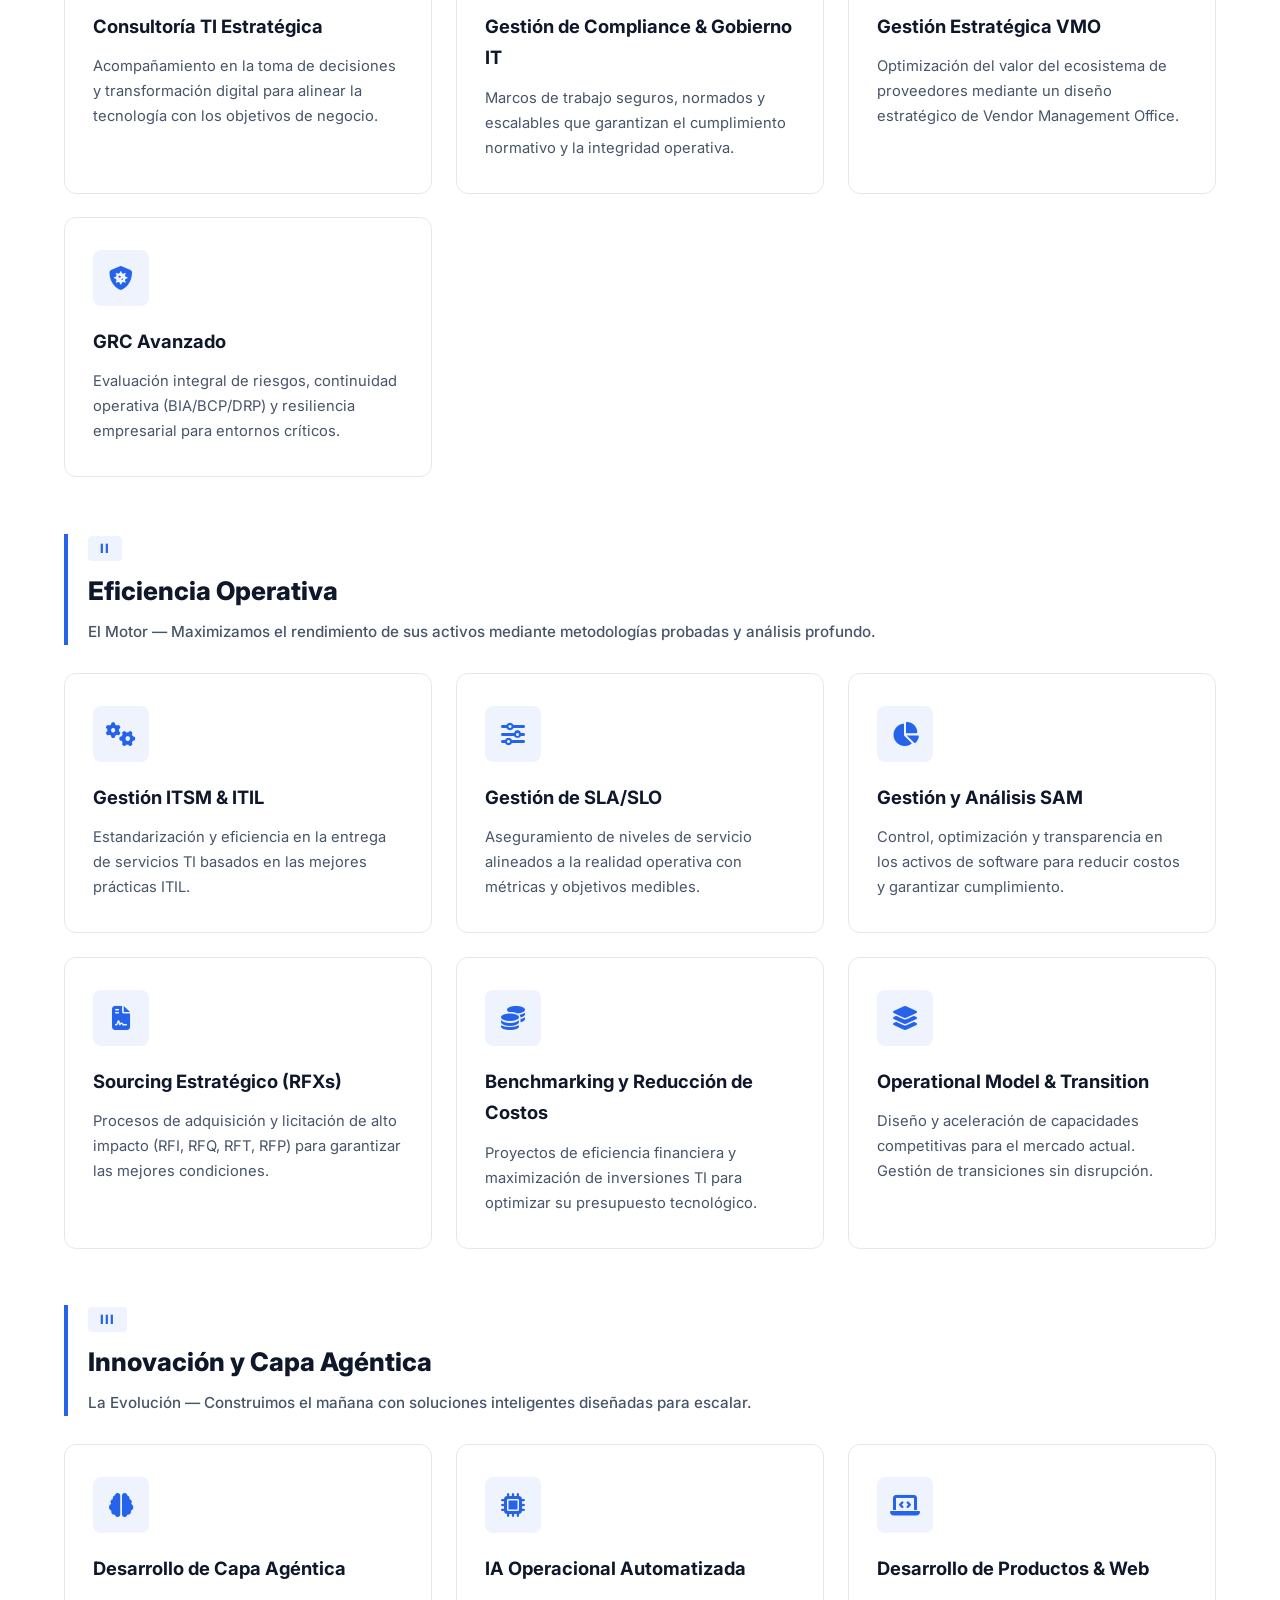
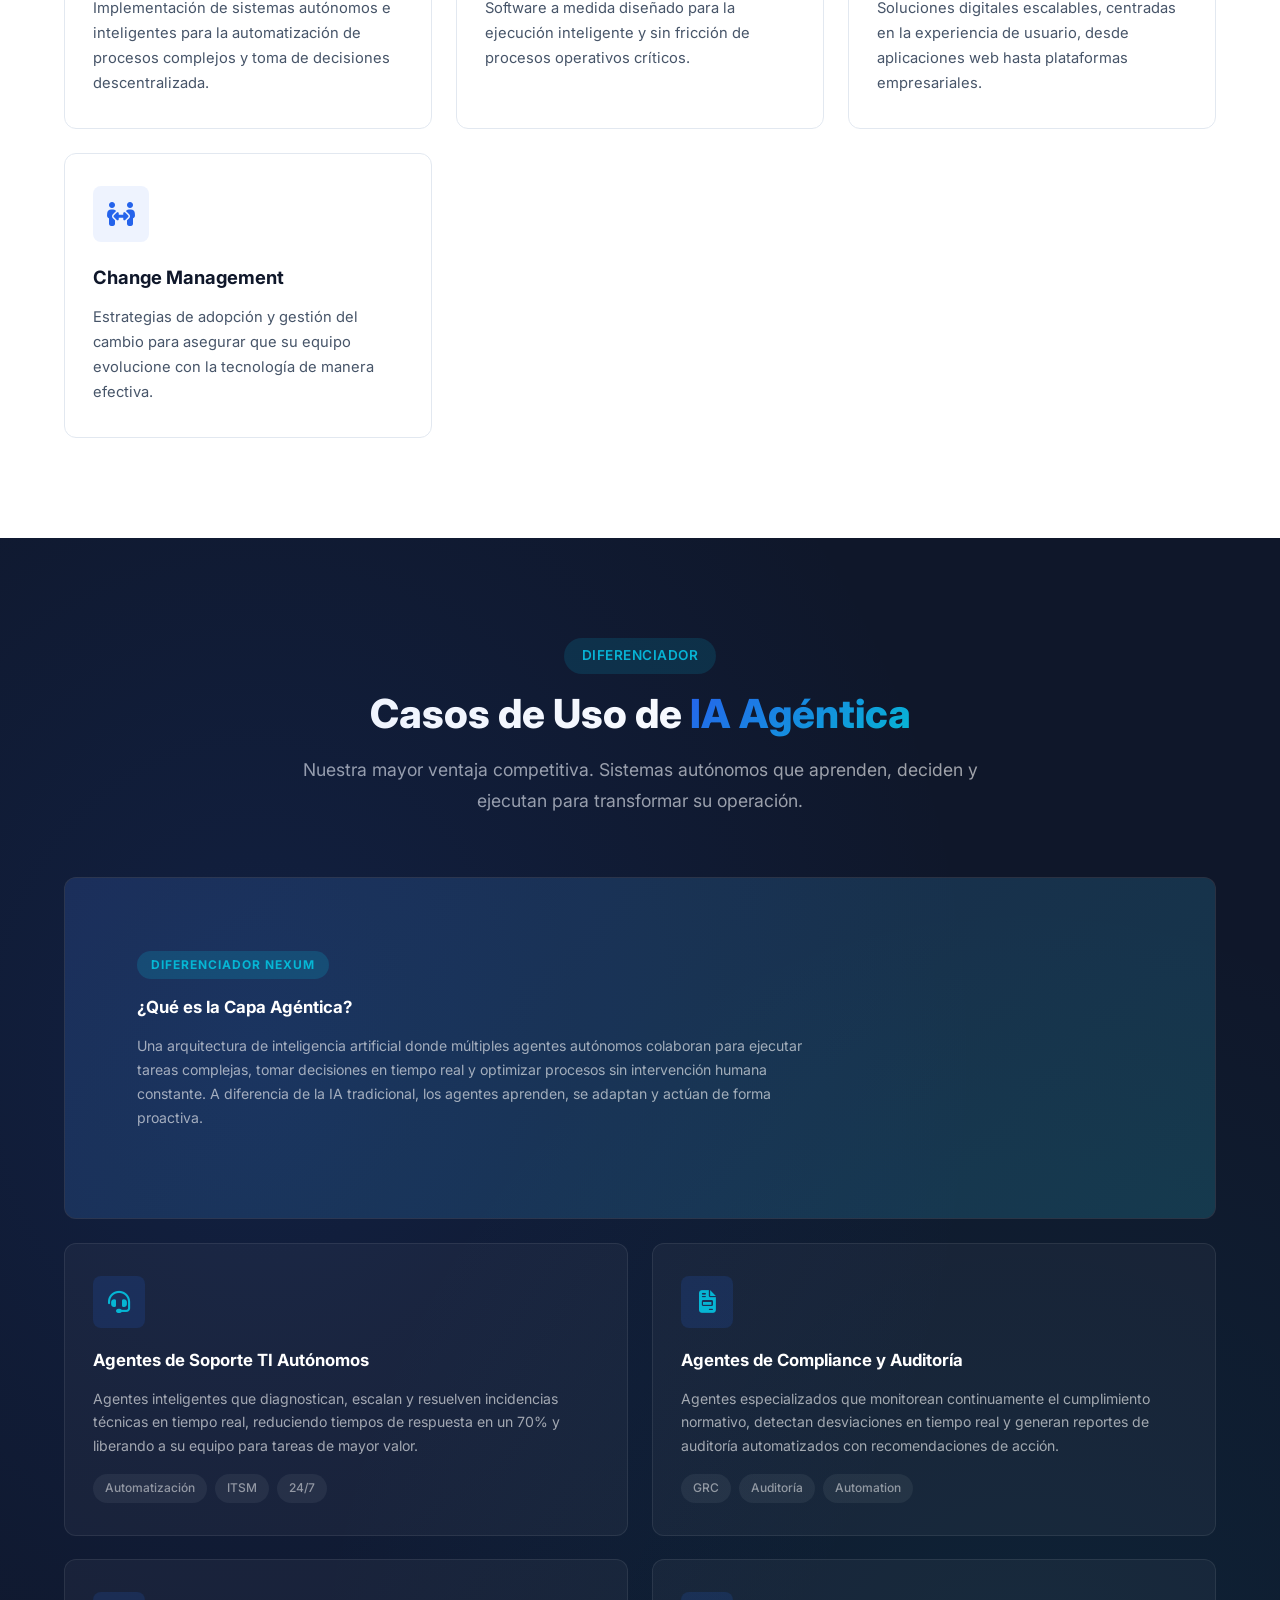
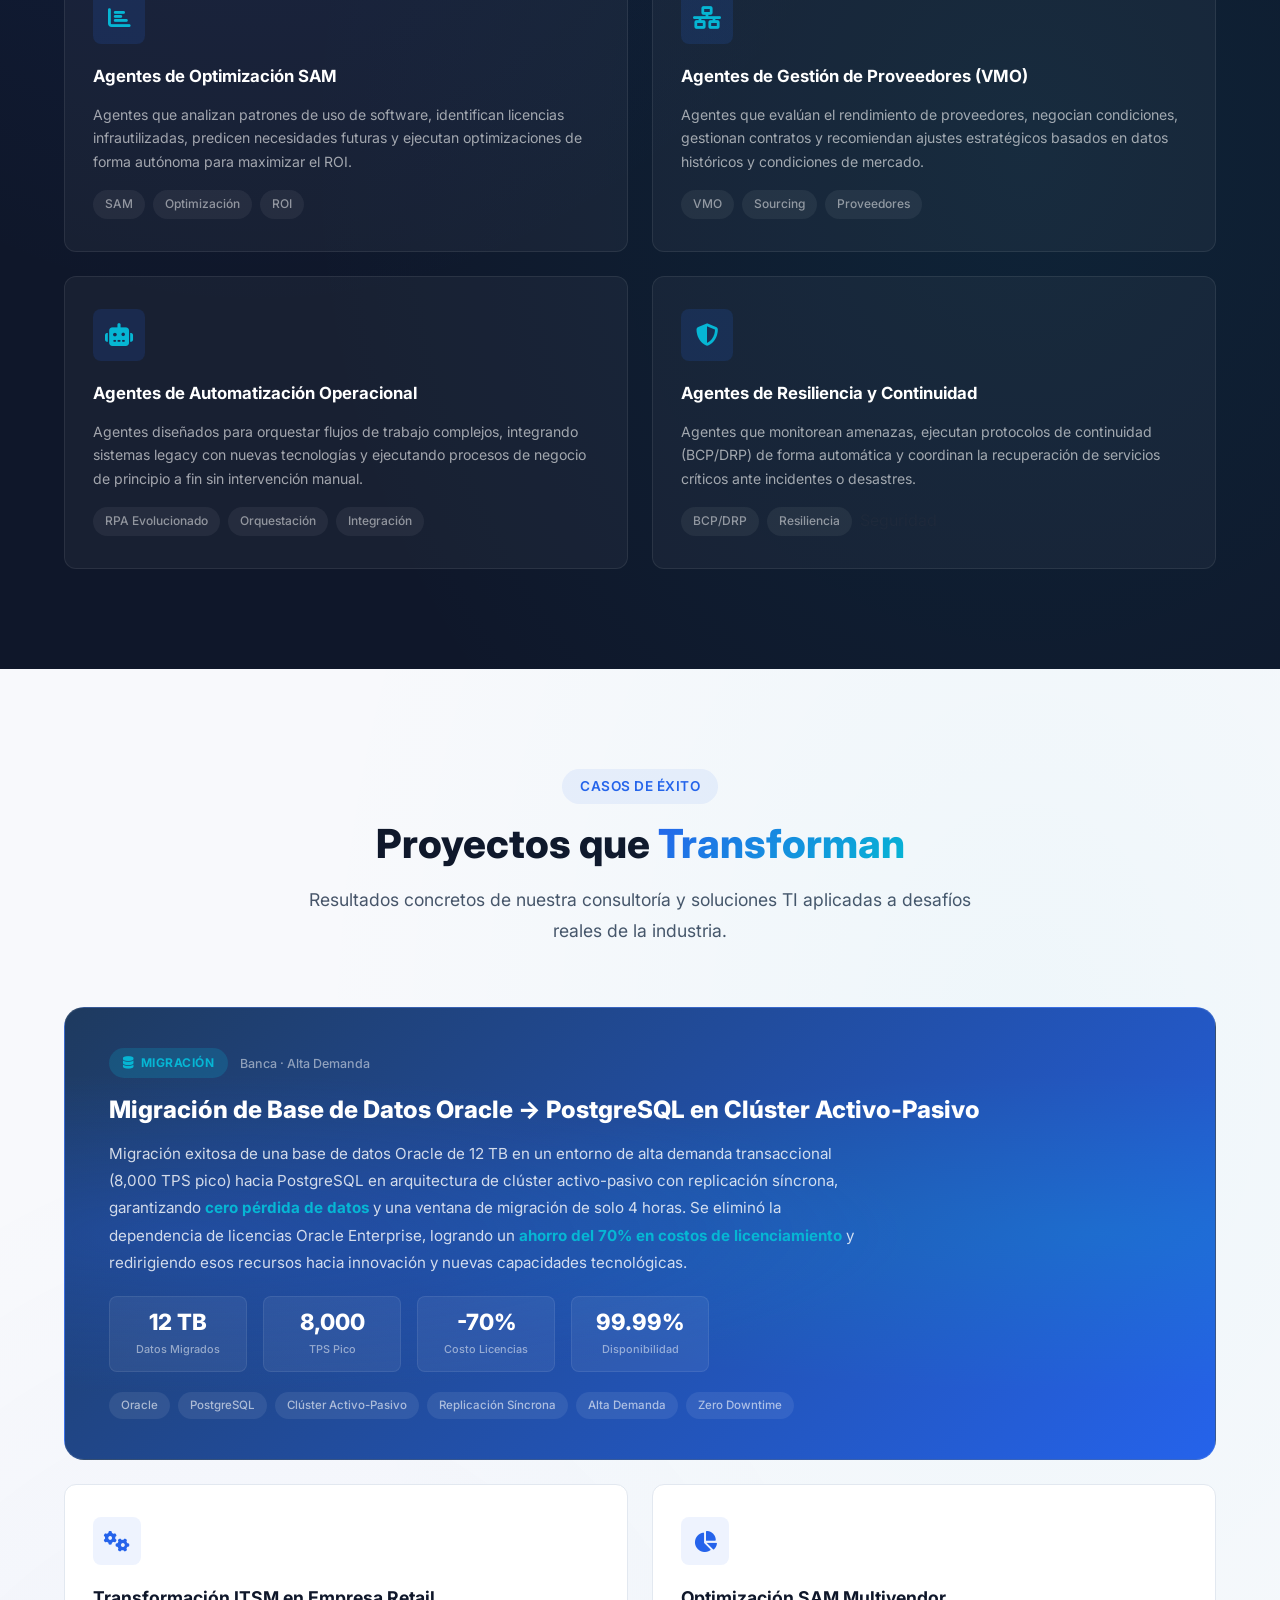
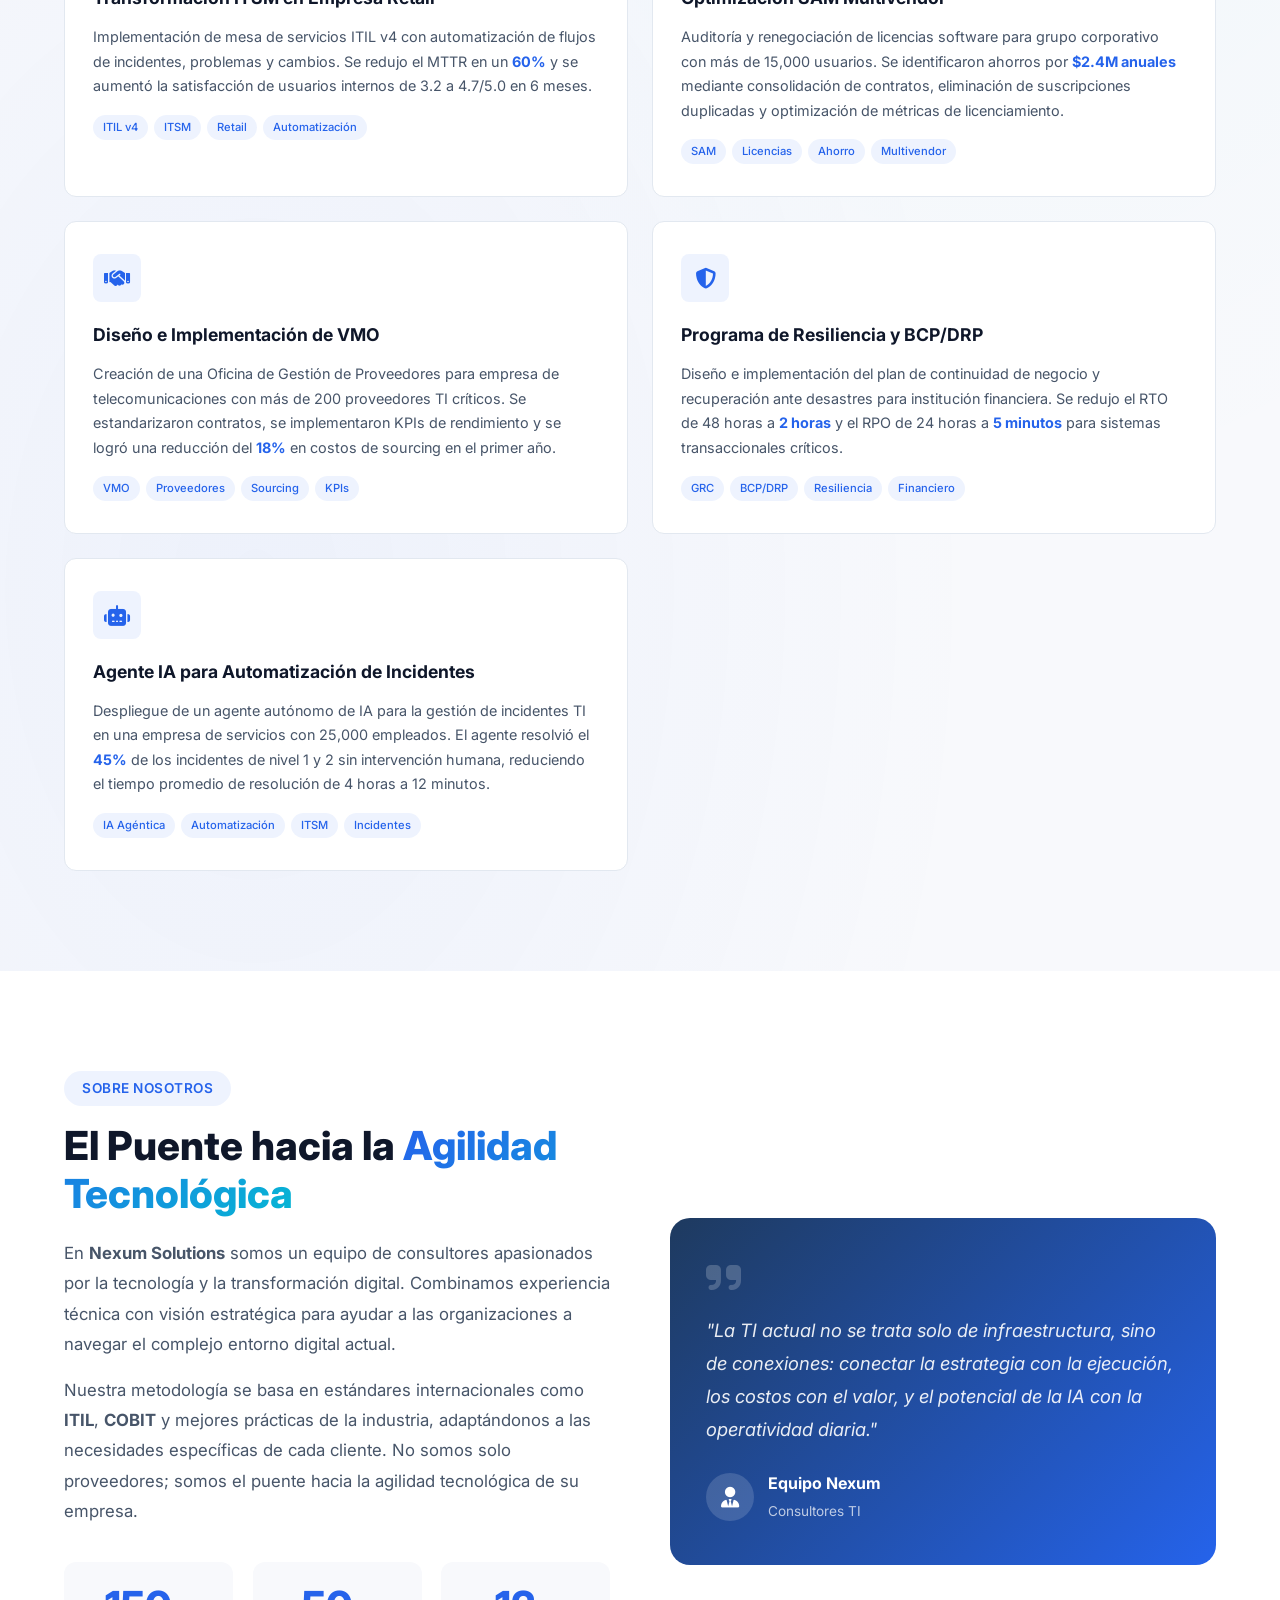
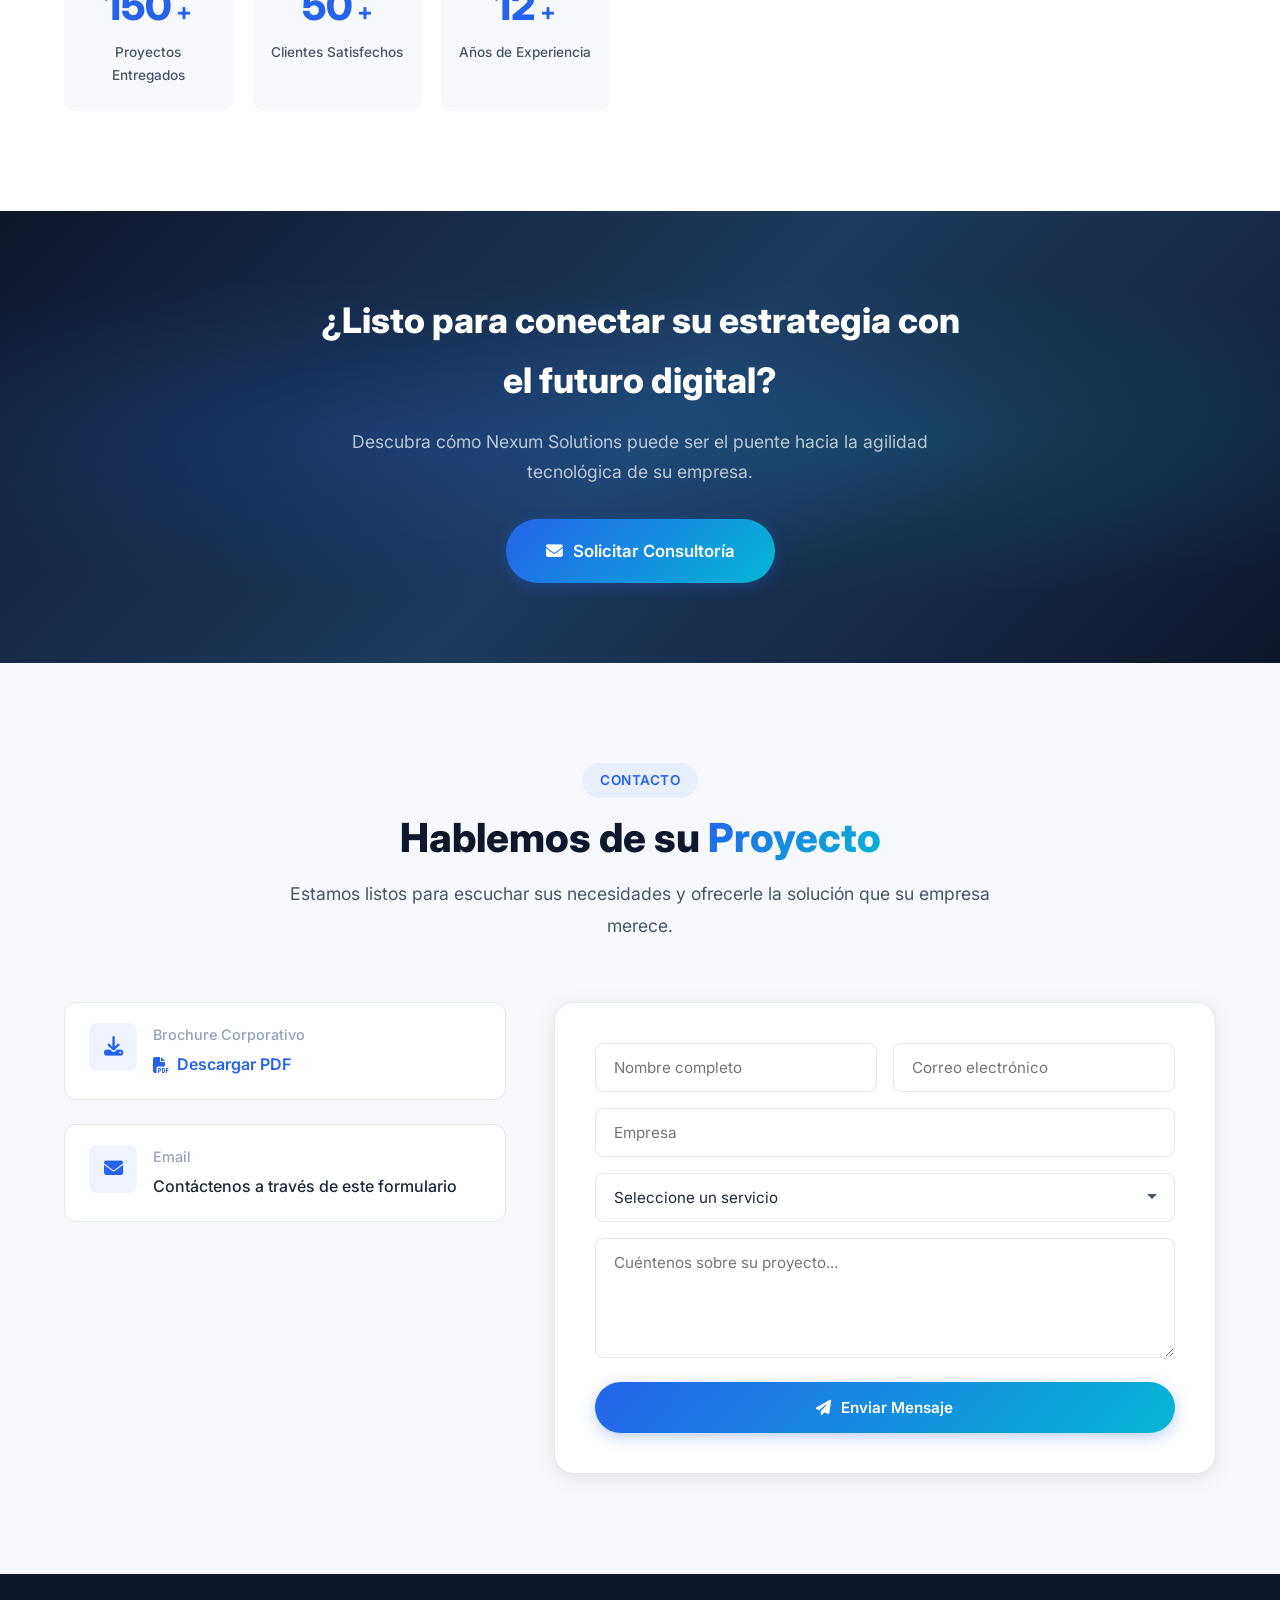
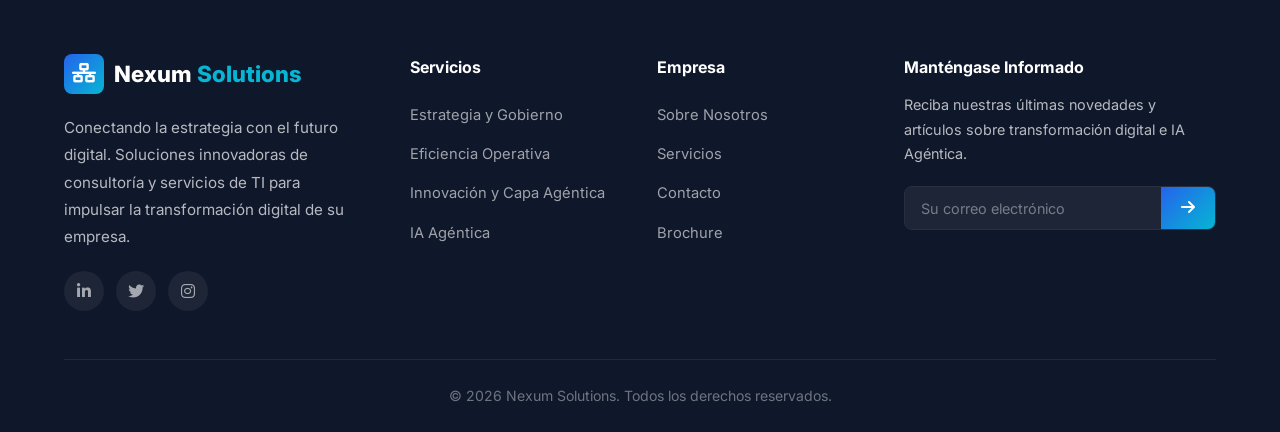
==== commit 22f69ef0: "Resaltado ahorro licencias Oracle a PostgreSQL en caso de exito y brochure" ====
--- a/index.html
+++ b/index.html
@@ -305,7 +305,7 @@
                             <span class="caso-industry">Banca · Alta Demanda</span>
                         </div>
                         <h3>Migración de Base de Datos Oracle → PostgreSQL en Clúster Activo-Pasivo</h3>
-                        <p class="caso-desc">Migración exitosa de una base de datos Oracle de 12 TB en un entorno de alta demanda transaccional (8,000 TPS pico) hacia PostgreSQL en arquitectura de clúster activo-pasivo con replicación síncrona, garantizando <strong>cero pérdida de datos</strong> y una ventana de migración de solo 4 horas.</p>
+                        <p class="caso-desc">Migración exitosa de una base de datos Oracle de 12 TB en un entorno de alta demanda transaccional (8,000 TPS pico) hacia PostgreSQL en arquitectura de clúster activo-pasivo con replicación síncrona, garantizando <strong>cero pérdida de datos</strong> y una ventana de migración de solo 4 horas. Se eliminó la dependencia de licencias Oracle Enterprise, logrando un <strong>ahorro del 70% en costos de licenciamiento</strong> y redirigiendo esos recursos hacia innovación y nuevas capacidades tecnológicas.</p>
                         <div class="caso-metrics">
                             <div class="caso-metric">
                                 <span class="caso-metric-value">12 TB</span>
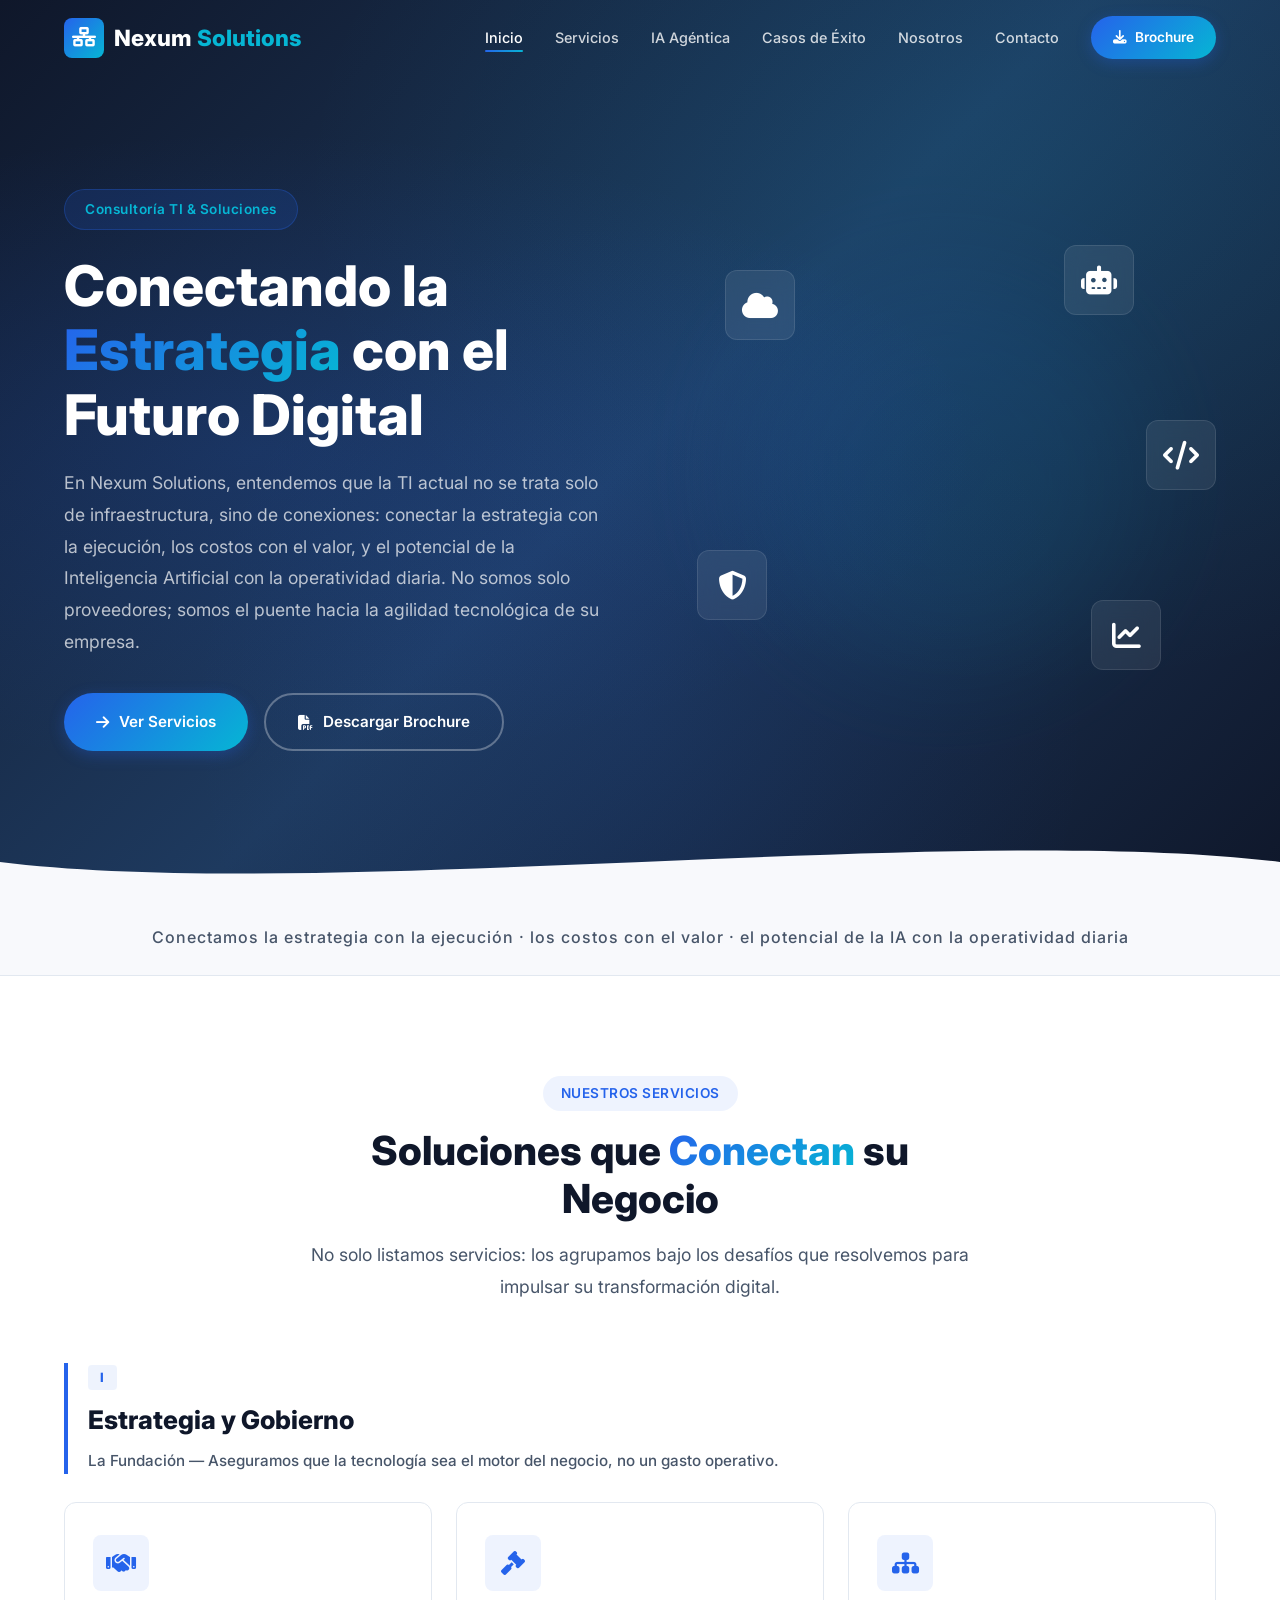
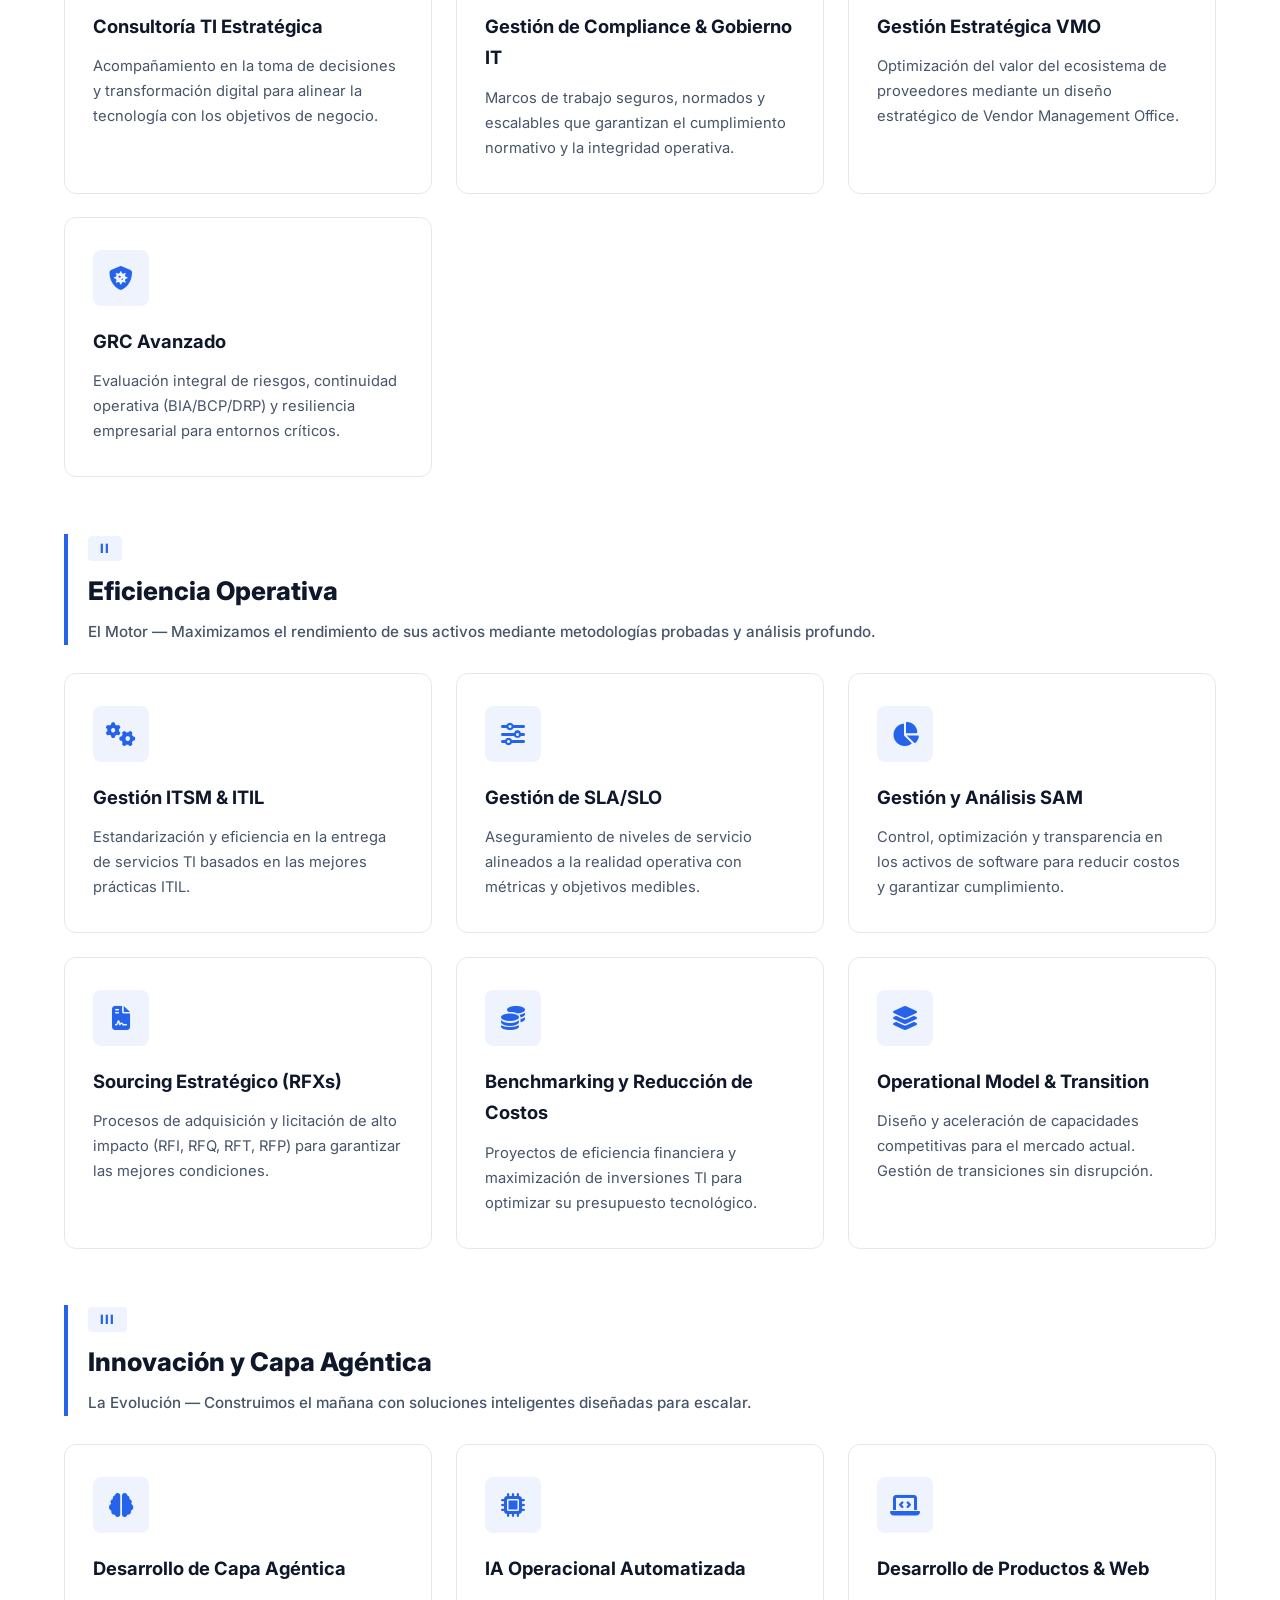
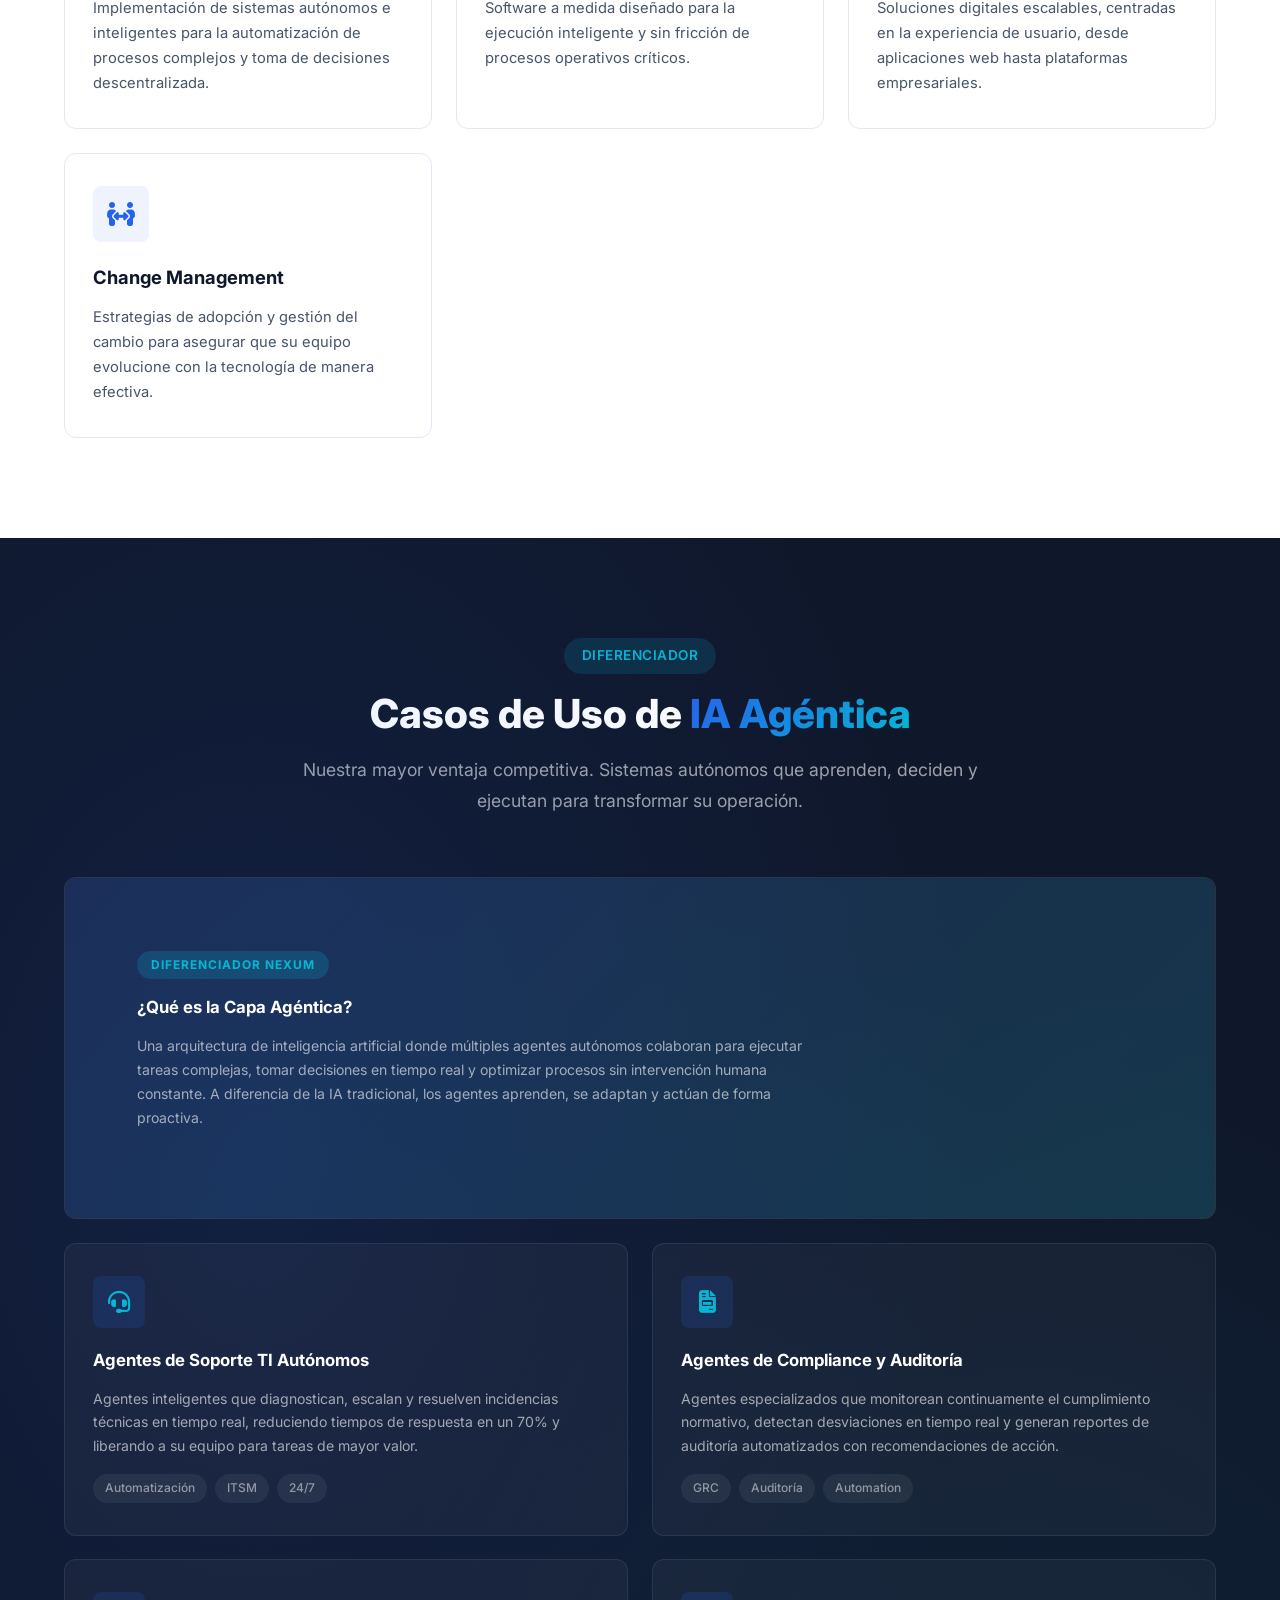
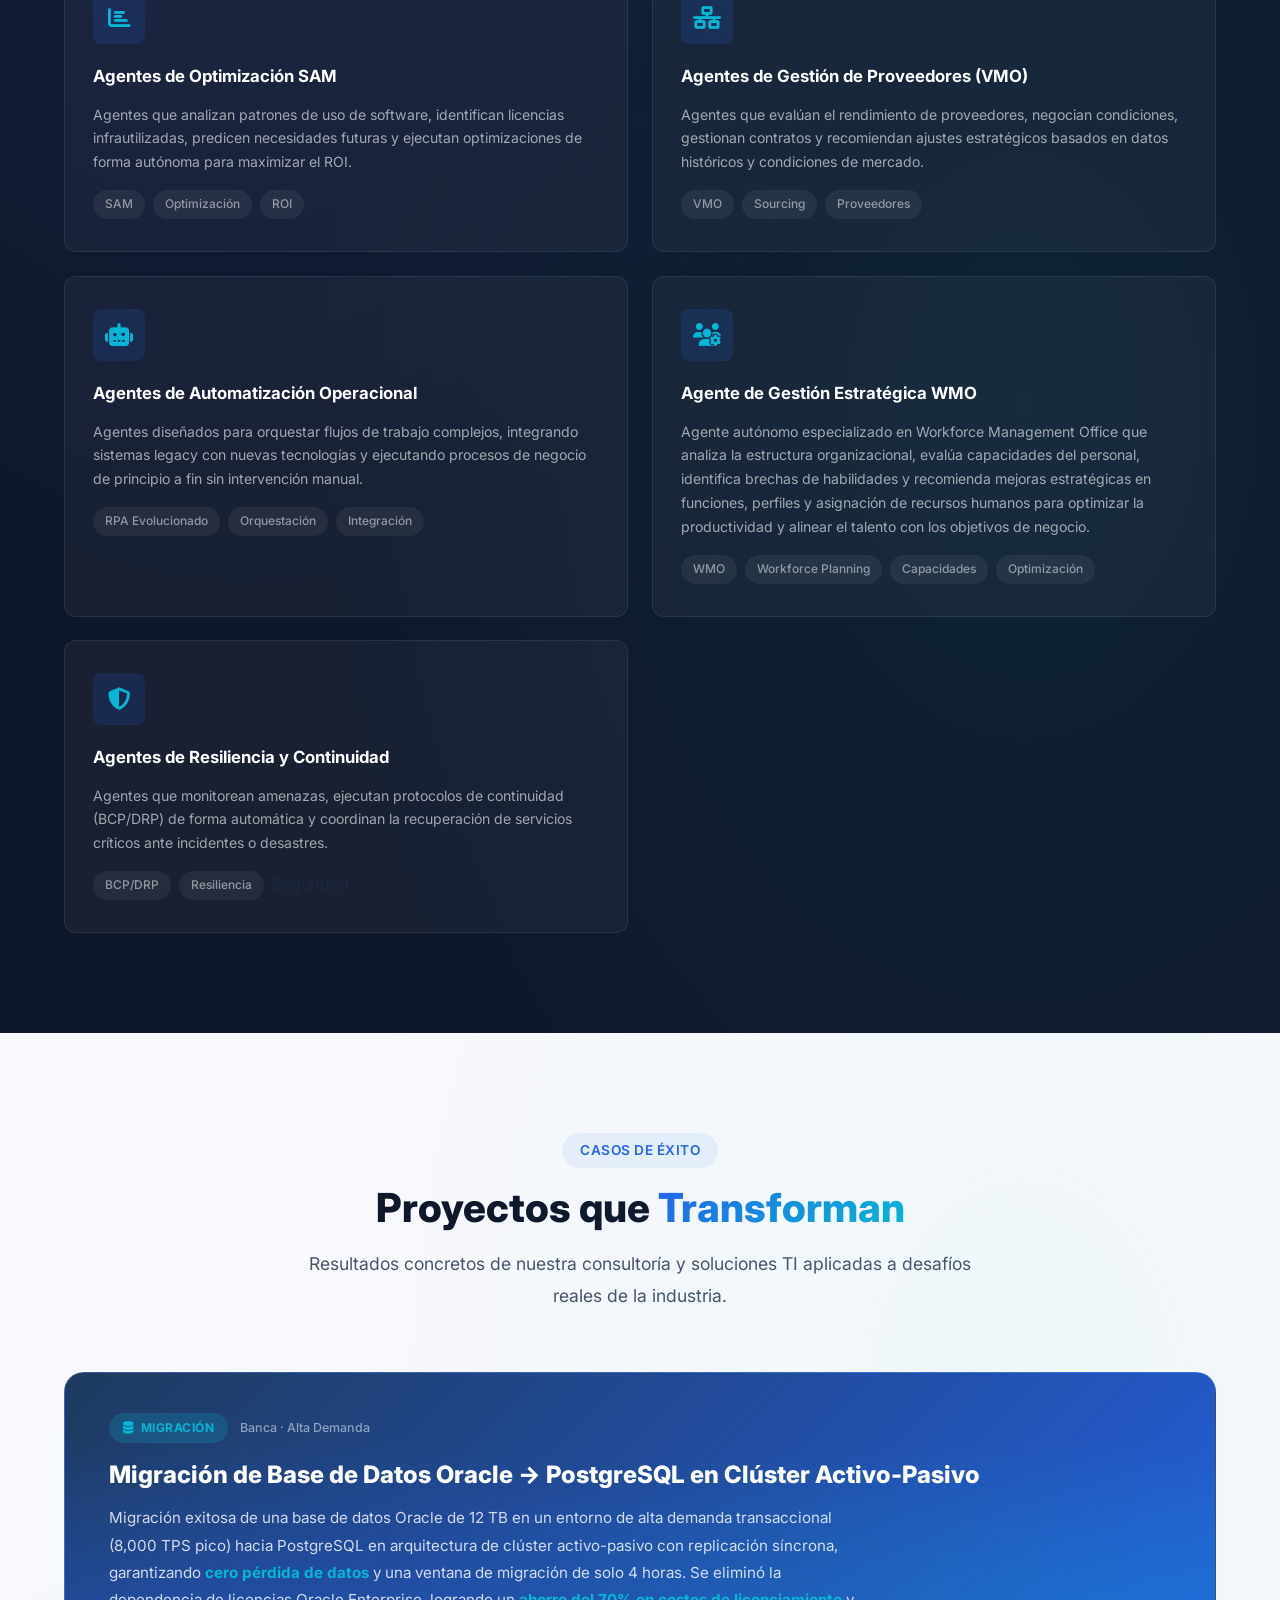
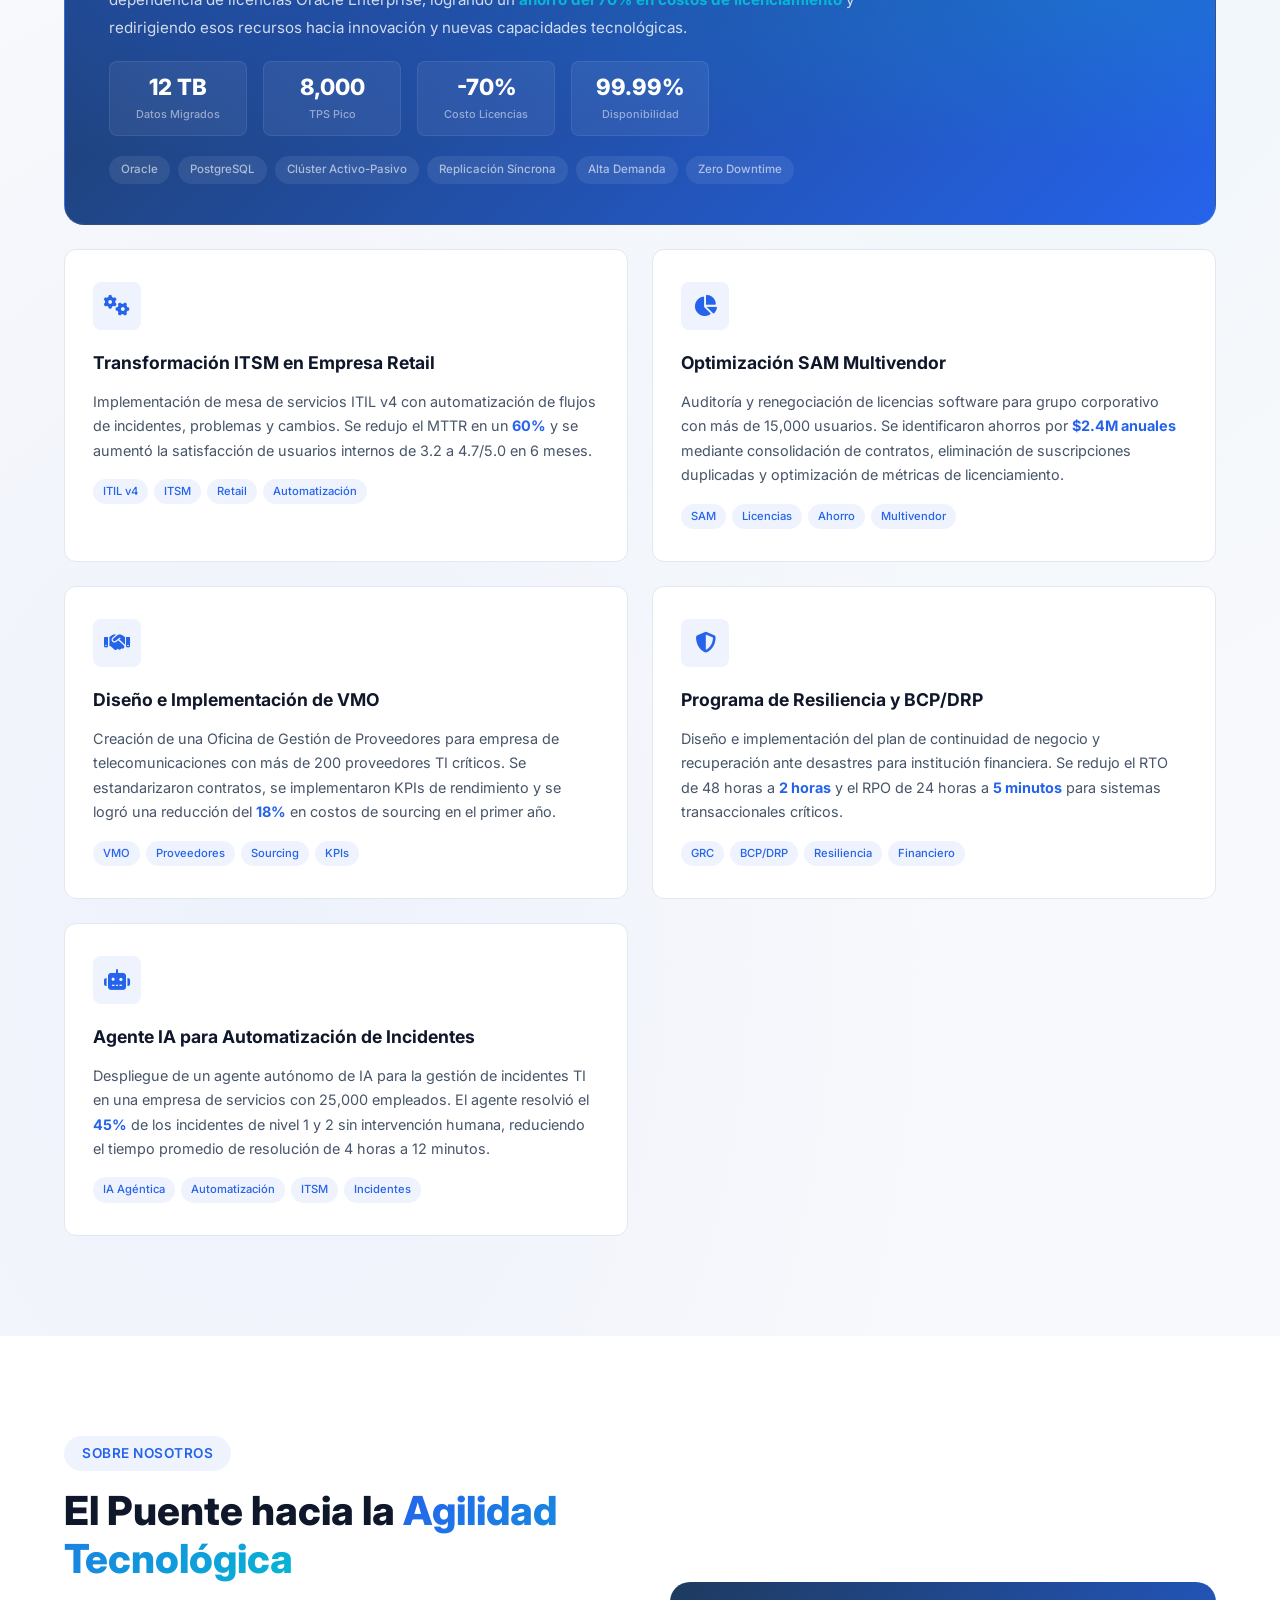
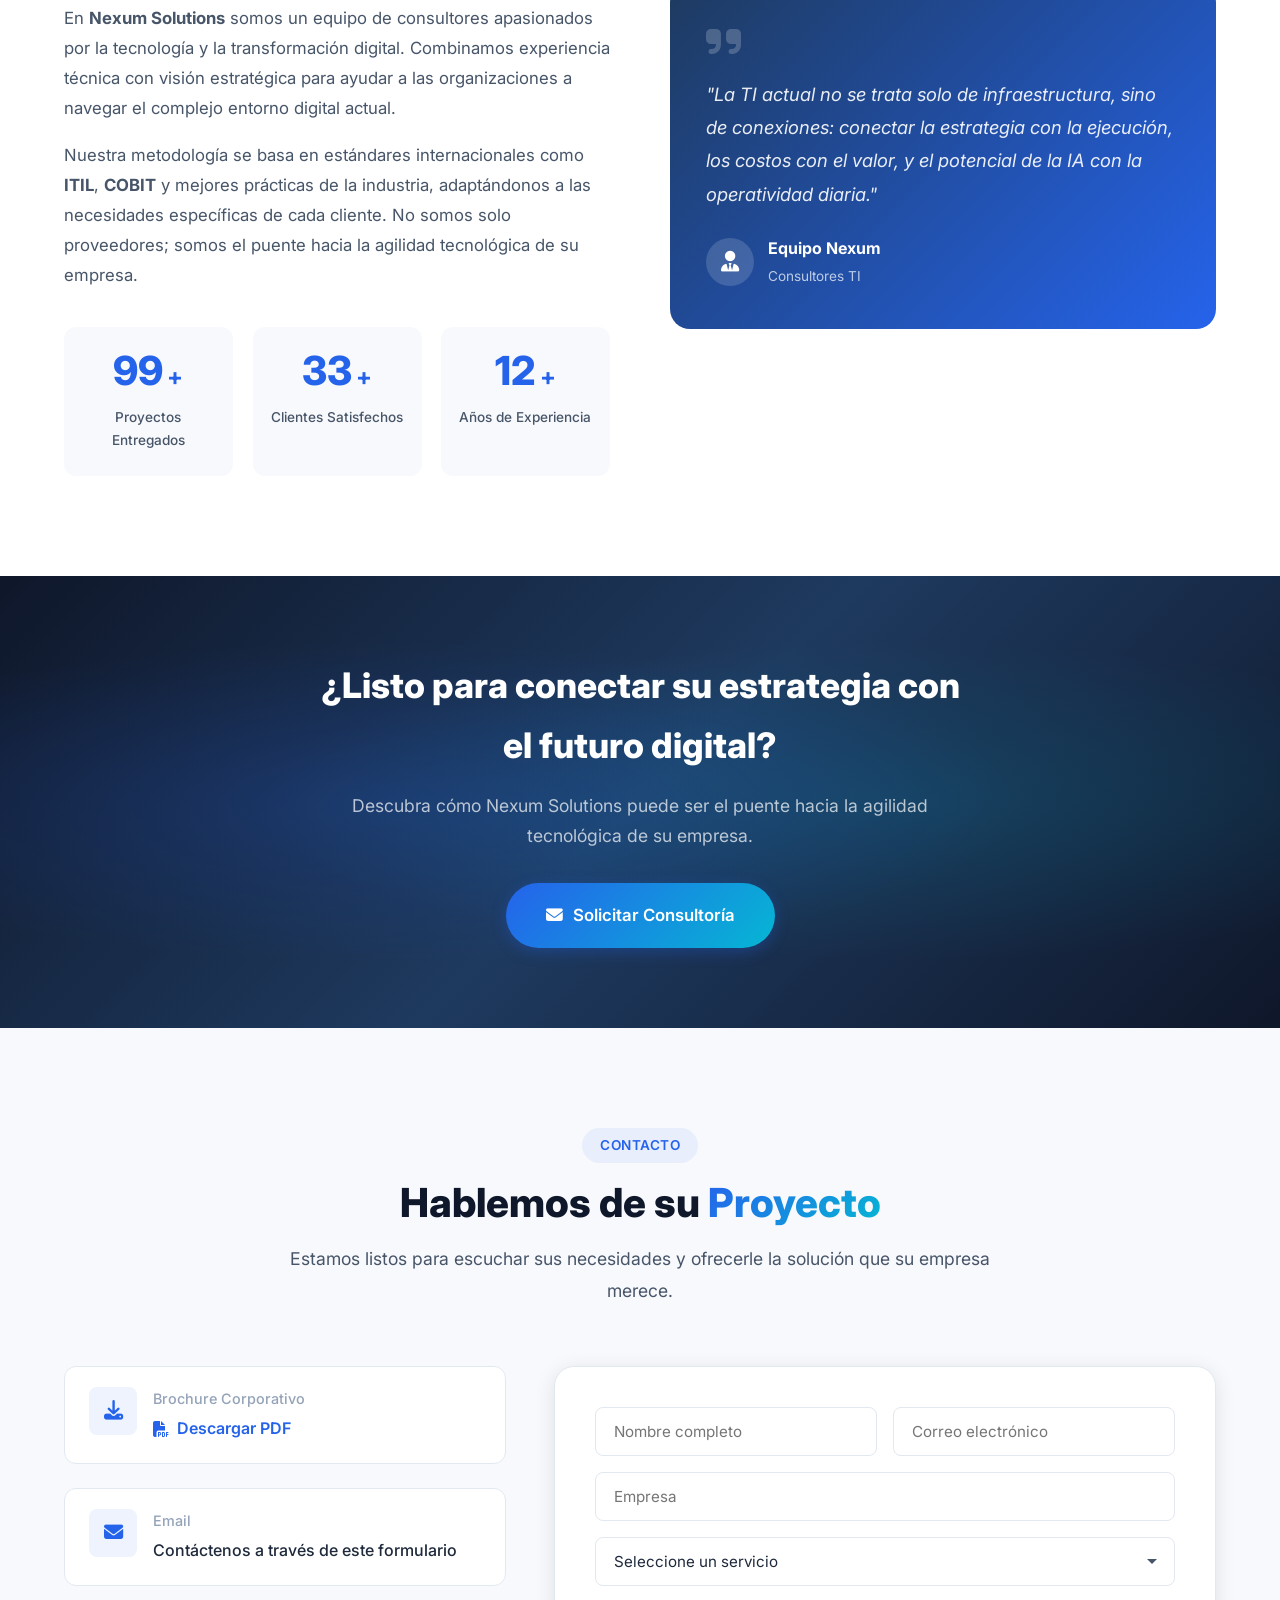
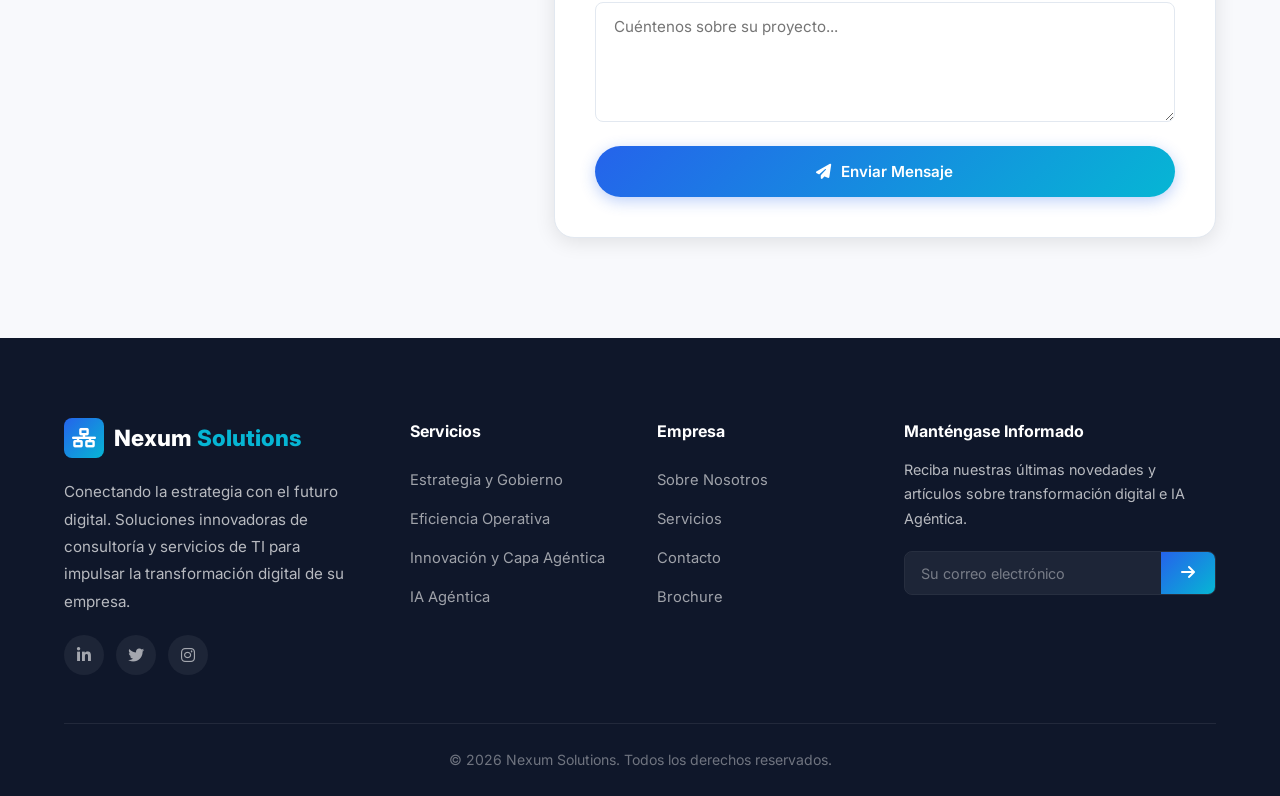
==== commit 2d32db1e: "Nuevo caso IA: Agente de Gestion Estrategica WMO en web y brochure" ====
--- a/index.html
+++ b/index.html
@@ -273,6 +273,18 @@
                 </div>
 
                 <div class="ia-card">
+                    <div class="ia-icon"><i class="fas fa-users-cog"></i></div>
+                    <h3>Agente de Gestión Estratégica WMO</h3>
+                    <p>Agente autónomo especializado en Workforce Management Office que analiza la estructura organizacional, evalúa capacidades del personal, identifica brechas de habilidades y recomienda mejoras estratégicas en funciones, perfiles y asignación de recursos humanos para optimizar la productividad y alinear el talento con los objetivos de negocio.</p>
+                    <div class="ia-tags">
+                        <span>WMO</span>
+                        <span>Workforce Planning</span>
+                        <span>Capacidades</span>
+                        <span>Optimización</span>
+                    </div>
+                </div>
+
+                <div class="ia-card">
                     <div class="ia-icon"><i class="fas fa-shield-alt"></i></div>
                     <h3>Agentes de Resiliencia y Continuidad</h3>
                     <p>Agentes que monitorean amenazas, ejecutan protocolos de continuidad (BCP/DRP) de forma automática y coordinan la recuperación de servicios críticos ante incidentes o desastres.</p>
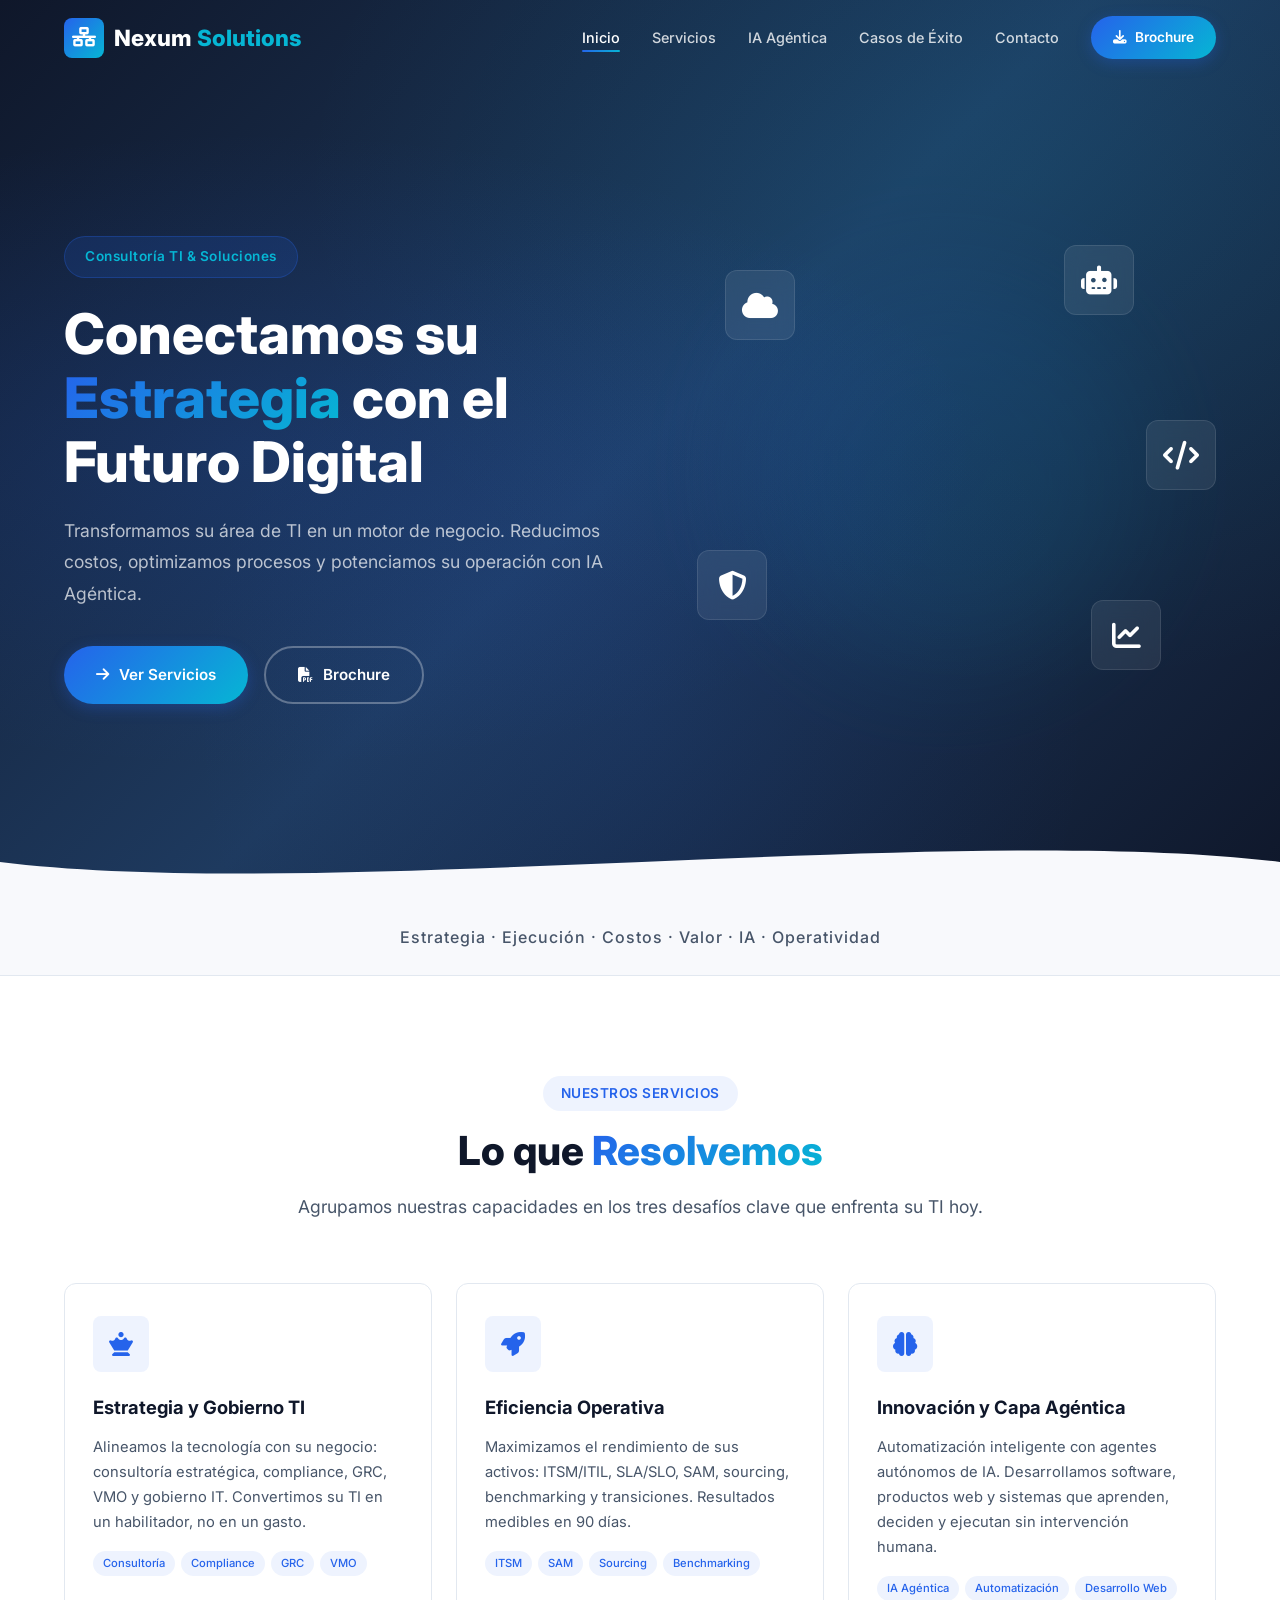
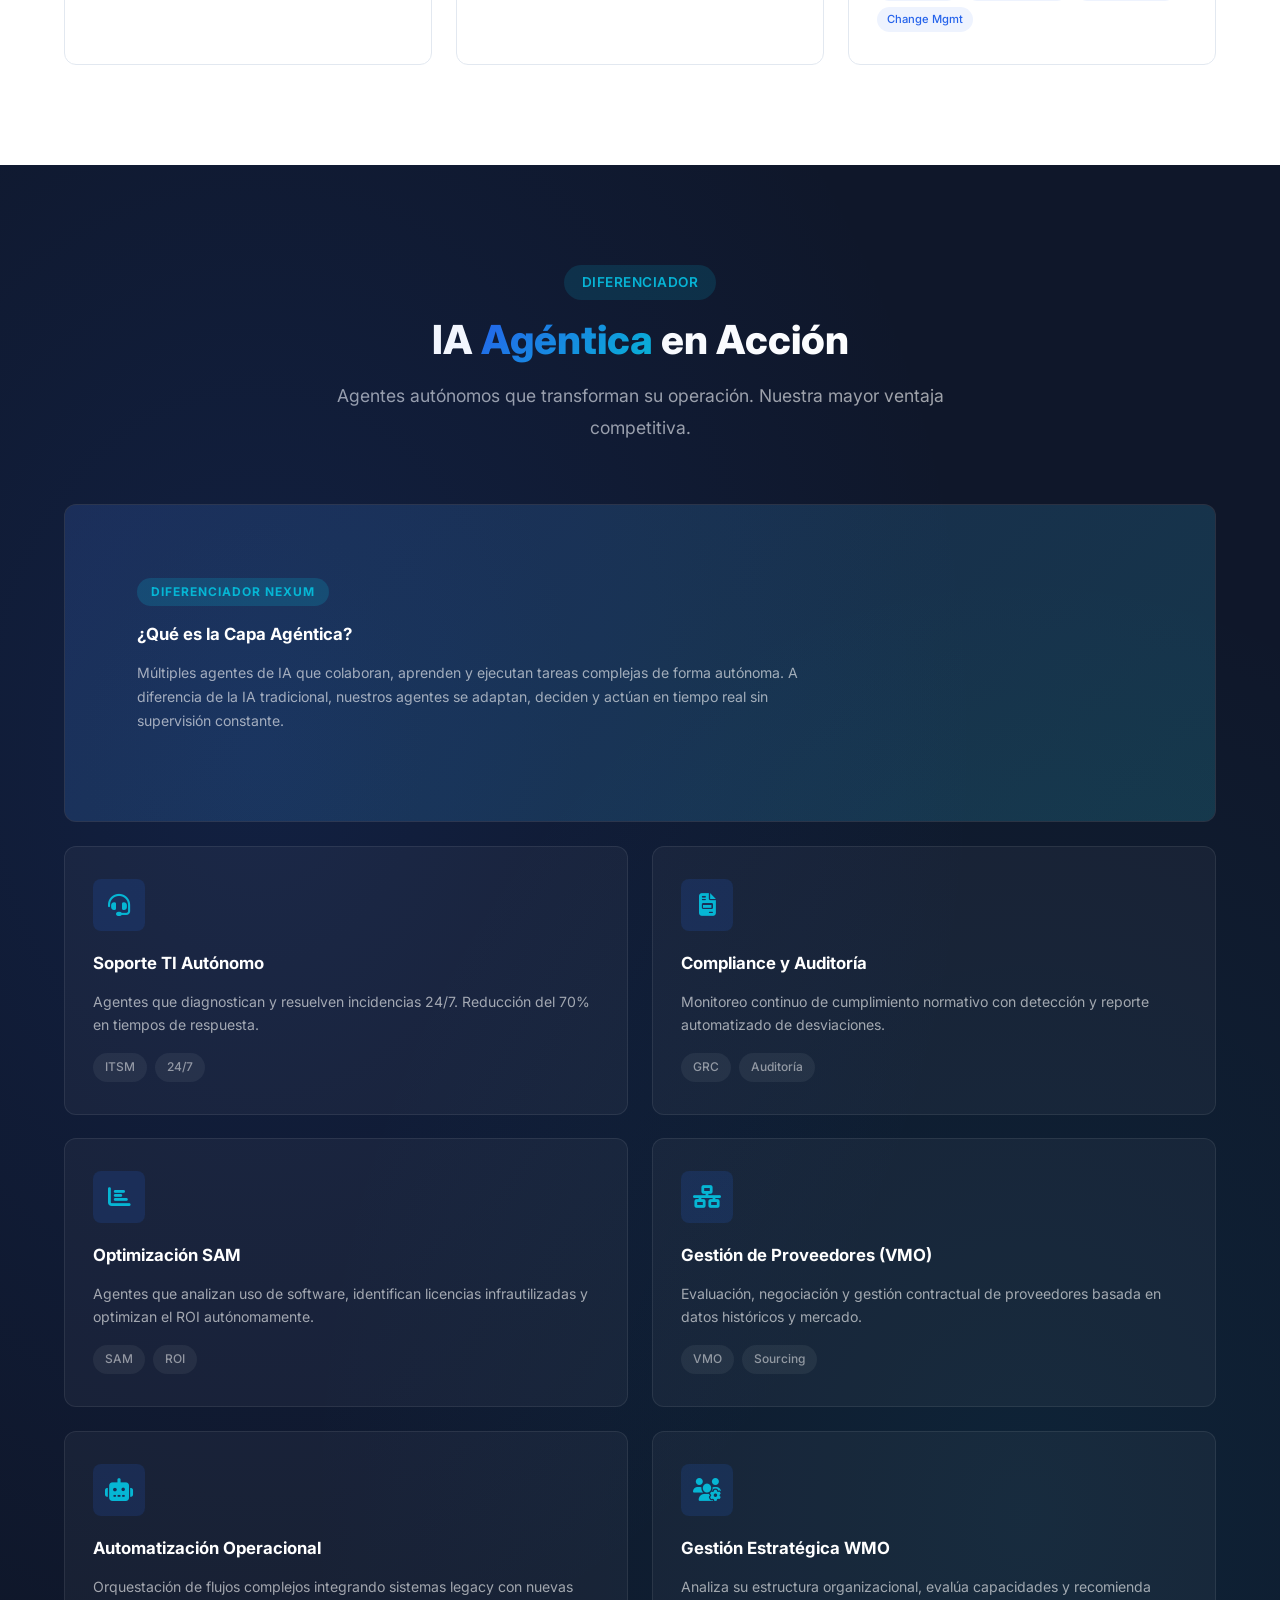
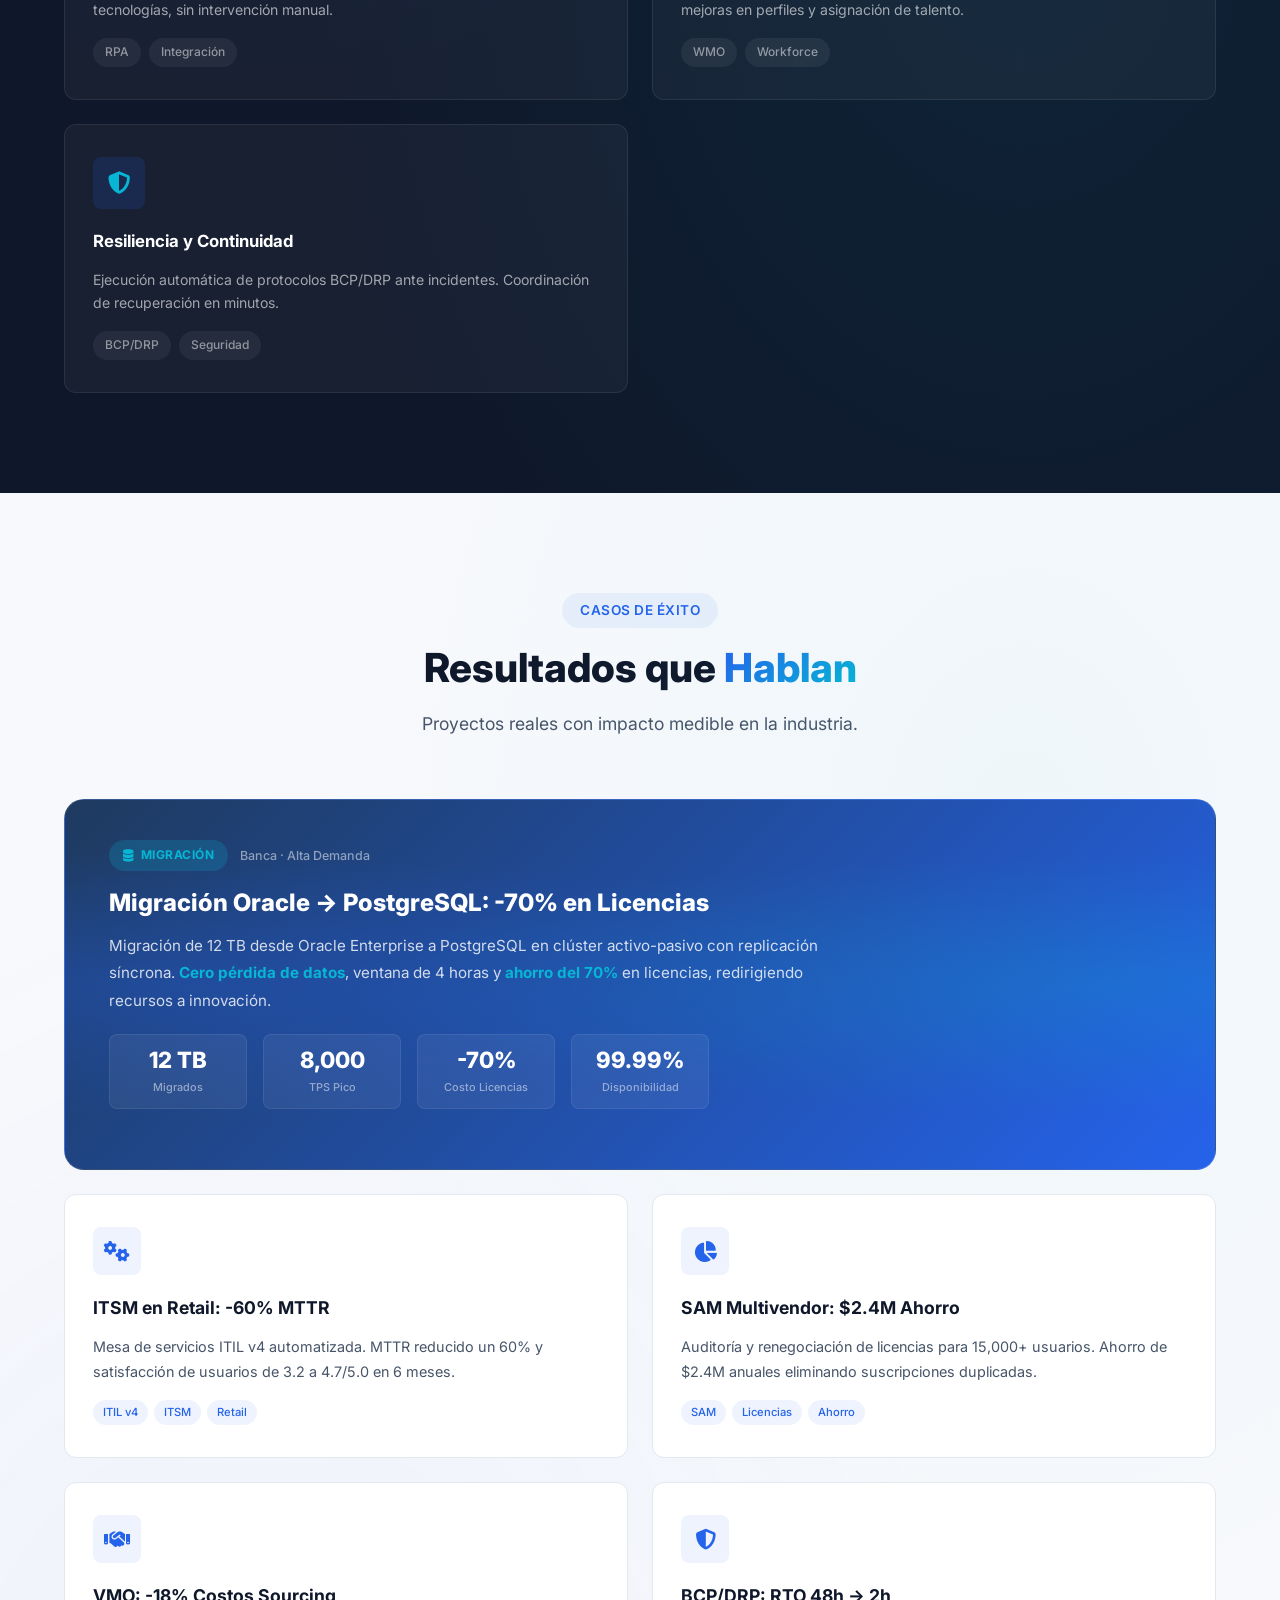
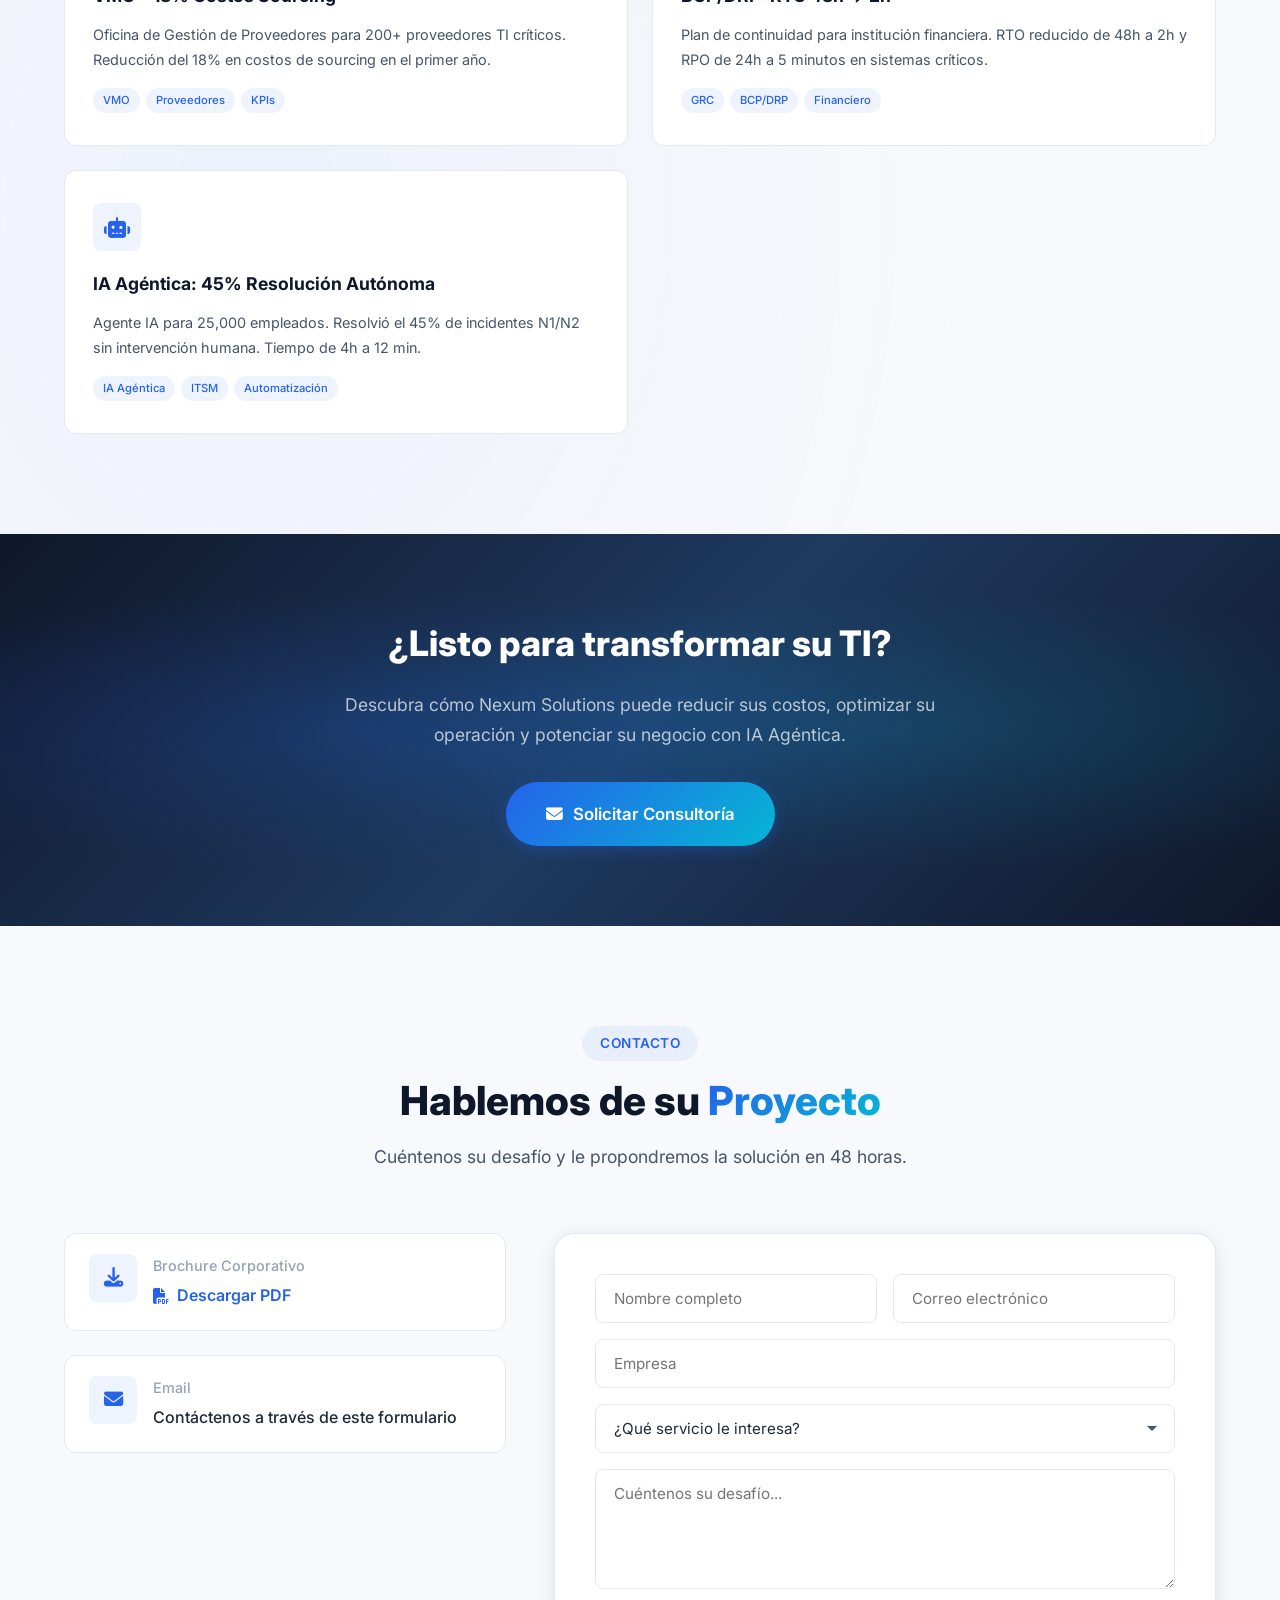
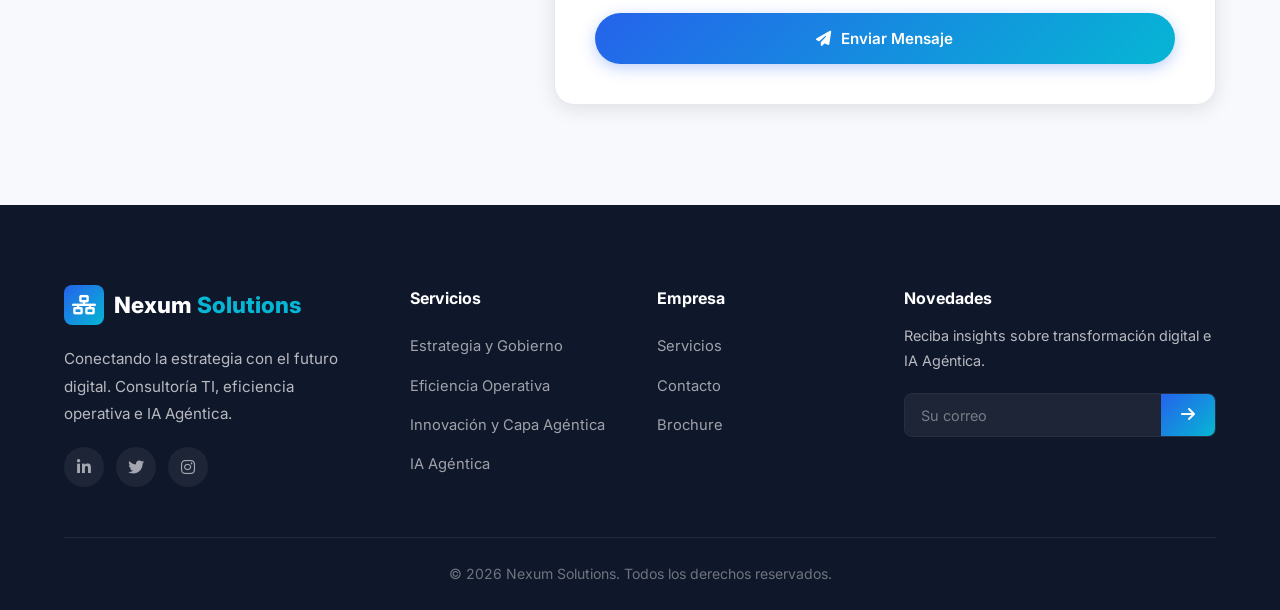
==== commit 3129f19f: "Web resumida y mas atractiva: servicios compactos, casos de exito directos, hero impactante" ====
--- a/index.html
+++ b/index.html
@@ -3,8 +3,8 @@
 <head>
     <meta charset="UTF-8">
     <meta name="viewport" content="width=device-width, initial-scale=1.0">
-    <title>Nexum Solutions - Conectando la Estrategia con el Futuro Digital</title>
-    <meta name="description" content="Nexum Solutions - Consultoría TI y Soluciones. Conectamos la estrategia con el futuro digital mediante innovación, gobierno IT, eficiencia operativa y capa agéntica.">
+    <title>Nexum Solutions - Consultoría TI & Soluciones</title>
+    <meta name="description" content="Nexum Solutions - Conectamos la estrategia con el futuro digital. Consultoría TI, Gobierno IT, Eficiencia Operativa, IA Agéntica.">
     <link rel="preconnect" href="https://fonts.googleapis.com">
     <link href="https://fonts.googleapis.com/css2?family=Inter:wght@300;400;500;600;700;800&display=swap" rel="stylesheet">
     <link rel="stylesheet" href="https://cdnjs.cloudflare.com/ajax/libs/font-awesome/6.5.1/css/all.min.css">
@@ -19,49 +19,44 @@
                 <span class="logo-text">Nexum <span class="logo-highlight">Solutions</span></span>
             </a>
             <div class="nav-toggle" id="navToggle">
-                <span></span>
-                <span></span>
-                <span></span>
+                <span></span><span></span><span></span>
             </div>
             <ul class="nav-menu" id="navMenu">
                 <li><a href="#inicio" class="nav-link active">Inicio</a></li>
                 <li><a href="#servicios" class="nav-link">Servicios</a></li>
                 <li><a href="#ia-agentica" class="nav-link">IA Agéntica</a></li>
                 <li><a href="#casos-exito" class="nav-link">Casos de Éxito</a></li>
-                <li><a href="#nosotros" class="nav-link">Nosotros</a></li>
                 <li><a href="#contacto" class="nav-link">Contacto</a></li>
                 <li><a href="#" class="btn-nav" id="downloadBtn"><i class="fas fa-download"></i> Brochure</a></li>
             </ul>
         </div>
     </nav>
 
-    <!-- HERO SECTION -->
+    <!-- HERO -->
     <section class="hero" id="inicio">
         <div class="hero-bg"></div>
         <div class="container hero-container">
             <div class="hero-content">
                 <span class="hero-badge">Consultoría TI & Soluciones</span>
-                <h1 class="hero-title">Conectando la <span class="gradient-text">Estrategia</span> con el Futuro Digital</h1>
-                <p class="hero-subtitle">En Nexum Solutions, entendemos que la TI actual no se trata solo de infraestructura, sino de conexiones: conectar la estrategia con la ejecución, los costos con el valor, y el potencial de la Inteligencia Artificial con la operatividad diaria. No somos solo proveedores; somos el puente hacia la agilidad tecnológica de su empresa.</p>
+                <h1 class="hero-title">Conectamos su <span class="gradient-text">Estrategia</span> con el Futuro Digital</h1>
+                <p class="hero-subtitle">Transformamos su área de TI en un motor de negocio. Reducimos costos, optimizamos procesos y potenciamos su operación con IA Agéntica.</p>
                 <div class="hero-buttons">
                     <a href="#servicios" class="btn btn-primary"><i class="fas fa-arrow-right"></i> Ver Servicios</a>
-                    <a href="#" class="btn btn-outline" id="downloadBtn2"><i class="fas fa-file-pdf"></i> Descargar Brochure</a>
+                    <a href="#" class="btn btn-outline" id="downloadBtn2"><i class="fas fa-file-pdf"></i> Brochure</a>
                 </div>
             </div>
             <div class="hero-visual">
                 <div class="hero-shape"></div>
-                <div class="hero-cards">
-                    <div class="floating-card card-1"><i class="fas fa-cloud"></i></div>
-                    <div class="floating-card card-2"><i class="fas fa-robot"></i></div>
-                    <div class="floating-card card-3"><i class="fas fa-shield-halved"></i></div>
-                    <div class="floating-card card-4"><i class="fas fa-chart-line"></i></div>
-                    <div class="floating-card card-5"><i class="fas fa-code"></i></div>
-                </div>
+                <div class="floating-card card-1"><i class="fas fa-cloud"></i></div>
+                <div class="floating-card card-2"><i class="fas fa-robot"></i></div>
+                <div class="floating-card card-3"><i class="fas fa-shield-halved"></i></div>
+                <div class="floating-card card-4"><i class="fas fa-chart-line"></i></div>
+                <div class="floating-card card-5"><i class="fas fa-code"></i></div>
             </div>
         </div>
         <div class="hero-wave">
             <svg viewBox="0 0 1440 100" preserveAspectRatio="none">
-                <path d="M0,50 C360,100 1080,0 1440,50 L1440,100 L0,100 Z" fill="#f8f9fc"></path>
+                <path d="M0,50 C360,100 1080,0 1440,50 L1440,100 L0,100 Z"></path>
             </svg>
         </div>
     </section>
@@ -69,142 +64,69 @@
     <!-- TRUST BAR -->
     <section class="trust-bar">
         <div class="container">
-            <p class="trust-text">Conectamos la estrategia con la ejecución · los costos con el valor · el potencial de la IA con la operatividad diaria</p>
-        </div>
-    </section>
-
-    <!-- SERVICIOS -->
+            <p class="trust-text">Estrategia · Ejecución · Costos · Valor · IA · Operatividad</p>
+        </div>
+    </section>
+
+    <!-- SERVICIOS - RESUMIDO -->
     <section class="servicios" id="servicios">
         <div class="container">
             <div class="section-header">
                 <span class="section-tag">Nuestros Servicios</span>
-                <h2 class="section-title">Soluciones que <span class="gradient-text">Conectan</span> su Negocio</h2>
-                <p class="section-desc">No solo listamos servicios: los agrupamos bajo los desafíos que resolvemos para impulsar su transformación digital.</p>
-            </div>
-
-            <!-- CATEGORÍA I: ESTRATEGIA Y GOBIERNO -->
-            <div class="servicio-categoria">
-                <div class="categoria-header">
-                    <span class="categoria-num">I</span>
-                    <h3>Estrategia y Gobierno</h3>
-                    <p class="categoria-desc">La Fundación — Aseguramos que la tecnología sea el motor del negocio, no un gasto operativo.</p>
-                </div>
-                <div class="servicios-grid">
-                    <div class="servicio-card" data-delay="0">
-                        <div class="card-icon"><i class="fas fa-handshake"></i></div>
-                        <h3>Consultoría TI Estratégica</h3>
-                        <p>Acompañamiento en la toma de decisiones y transformación digital para alinear la tecnología con los objetivos de negocio.</p>
-                    </div>
-
-                    <div class="servicio-card" data-delay="1">
-                        <div class="card-icon"><i class="fas fa-gavel"></i></div>
-                        <h3>Gestión de Compliance & Gobierno IT</h3>
-                        <p>Marcos de trabajo seguros, normados y escalables que garantizan el cumplimiento normativo y la integridad operativa.</p>
-                    </div>
-
-                    <div class="servicio-card" data-delay="2">
-                        <div class="card-icon"><i class="fas fa-sitemap"></i></div>
-                        <h3>Gestión Estratégica VMO</h3>
-                        <p>Optimización del valor del ecosistema de proveedores mediante un diseño estratégico de Vendor Management Office.</p>
-                    </div>
-
-                    <div class="servicio-card" data-delay="3">
-                        <div class="card-icon"><i class="fas fa-shield-virus"></i></div>
-                        <h3>GRC Avanzado</h3>
-                        <p>Evaluación integral de riesgos, continuidad operativa (BIA/BCP/DRP) y resiliencia empresarial para entornos críticos.</p>
-                    </div>
-                </div>
-            </div>
-
-            <!-- CATEGORÍA II: EFICIENCIA OPERATIVA -->
-            <div class="servicio-categoria">
-                <div class="categoria-header">
-                    <span class="categoria-num">II</span>
+                <h2 class="section-title">Lo que <span class="gradient-text">Resolvemos</span></h2>
+                <p class="section-desc">Agrupamos nuestras capacidades en los tres desafíos clave que enfrenta su TI hoy.</p>
+            </div>
+
+            <div class="servicios-grid">
+                <!-- I. Estrategia y Gobierno -->
+                <div class="servicio-card" data-delay="0">
+                    <div class="card-icon"><i class="fas fa-chess-queen"></i></div>
+                    <h3>Estrategia y Gobierno TI</h3>
+                    <p>Alineamos la tecnología con su negocio: consultoría estratégica, compliance, GRC, VMO y gobierno IT. Convertimos su TI en un habilitador, no en un gasto.</p>
+                    <div class="card-tags">
+                        <span>Consultoría</span>
+                        <span>Compliance</span>
+                        <span>GRC</span>
+                        <span>VMO</span>
+                    </div>
+                </div>
+
+                <!-- II. Eficiencia Operativa -->
+                <div class="servicio-card" data-delay="1">
+                    <div class="card-icon"><i class="fas fa-rocket"></i></div>
                     <h3>Eficiencia Operativa</h3>
-                    <p class="categoria-desc">El Motor — Maximizamos el rendimiento de sus activos mediante metodologías probadas y análisis profundo.</p>
-                </div>
-                <div class="servicios-grid">
-                    <div class="servicio-card" data-delay="4">
-                        <div class="card-icon"><i class="fas fa-cogs"></i></div>
-                        <h3>Gestión ITSM & ITIL</h3>
-                        <p>Estandarización y eficiencia en la entrega de servicios TI basados en las mejores prácticas ITIL.</p>
-                    </div>
-
-                    <div class="servicio-card" data-delay="5">
-                        <div class="card-icon"><i class="fas fa-sliders-h"></i></div>
-                        <h3>Gestión de SLA/SLO</h3>
-                        <p>Aseguramiento de niveles de servicio alineados a la realidad operativa con métricas y objetivos medibles.</p>
-                    </div>
-
-                    <div class="servicio-card" data-delay="6">
-                        <div class="card-icon"><i class="fas fa-chart-pie"></i></div>
-                        <h3>Gestión y Análisis SAM</h3>
-                        <p>Control, optimización y transparencia en los activos de software para reducir costos y garantizar cumplimiento.</p>
-                    </div>
-
-                    <div class="servicio-card" data-delay="7">
-                        <div class="card-icon"><i class="fas fa-file-contract"></i></div>
-                        <h3>Sourcing Estratégico (RFXs)</h3>
-                        <p>Procesos de adquisición y licitación de alto impacto (RFI, RFQ, RFT, RFP) para garantizar las mejores condiciones.</p>
-                    </div>
-
-                    <div class="servicio-card" data-delay="8">
-                        <div class="card-icon"><i class="fas fa-coins"></i></div>
-                        <h3>Benchmarking y Reducción de Costos</h3>
-                        <p>Proyectos de eficiencia financiera y maximización de inversiones TI para optimizar su presupuesto tecnológico.</p>
-                    </div>
-
-                    <div class="servicio-card" data-delay="9">
-                        <div class="card-icon"><i class="fas fa-layer-group"></i></div>
-                        <h3>Operational Model & Transition</h3>
-                        <p>Diseño y aceleración de capacidades competitivas para el mercado actual. Gestión de transiciones sin disrupción.</p>
-                    </div>
-                </div>
-            </div>
-
-            <!-- CATEGORÍA III: INNOVACIÓN Y CAPA AGÉNTICA -->
-            <div class="servicio-categoria">
-                <div class="categoria-header">
-                    <span class="categoria-num">III</span>
+                    <p>Maximizamos el rendimiento de sus activos: ITSM/ITIL, SLA/SLO, SAM, sourcing, benchmarking y transiciones. Resultados medibles en 90 días.</p>
+                    <div class="card-tags">
+                        <span>ITSM</span>
+                        <span>SAM</span>
+                        <span>Sourcing</span>
+                        <span>Benchmarking</span>
+                    </div>
+                </div>
+
+                <!-- III. Innovación y Capa Agéntica -->
+                <div class="servicio-card" data-delay="2">
+                    <div class="card-icon"><i class="fas fa-brain"></i></div>
                     <h3>Innovación y Capa Agéntica</h3>
-                    <p class="categoria-desc">La Evolución — Construimos el mañana con soluciones inteligentes diseñadas para escalar.</p>
-                </div>
-                <div class="servicios-grid">
-                    <div class="servicio-card" data-delay="10">
-                        <div class="card-icon"><i class="fas fa-brain"></i></div>
-                        <h3>Desarrollo de Capa Agéntica</h3>
-                        <p>Implementación de sistemas autónomos e inteligentes para la automatización de procesos complejos y toma de decisiones descentralizada.</p>
-                    </div>
-
-                    <div class="servicio-card" data-delay="11">
-                        <div class="card-icon"><i class="fas fa-microchip"></i></div>
-                        <h3>IA Operacional Automatizada</h3>
-                        <p>Software a medida diseñado para la ejecución inteligente y sin fricción de procesos operativos críticos.</p>
-                    </div>
-
-                    <div class="servicio-card" data-delay="12">
-                        <div class="card-icon"><i class="fas fa-laptop-code"></i></div>
-                        <h3>Desarrollo de Productos & Web</h3>
-                        <p>Soluciones digitales escalables, centradas en la experiencia de usuario, desde aplicaciones web hasta plataformas empresariales.</p>
-                    </div>
-
-                    <div class="servicio-card" data-delay="13">
-                        <div class="card-icon"><i class="fas fa-people-arrows"></i></div>
-                        <h3>Change Management</h3>
-                        <p>Estrategias de adopción y gestión del cambio para asegurar que su equipo evolucione con la tecnología de manera efectiva.</p>
-                    </div>
-                </div>
-            </div>
-        </div>
-    </section>
-
-    <!-- IA AGÉNTICA - CASOS DE USO -->
+                    <p>Automatización inteligente con agentes autónomos de IA. Desarrollamos software, productos web y sistemas que aprenden, deciden y ejecutan sin intervención humana.</p>
+                    <div class="card-tags">
+                        <span>IA Agéntica</span>
+                        <span>Automatización</span>
+                        <span>Desarrollo Web</span>
+                        <span>Change Mgmt</span>
+                    </div>
+                </div>
+            </div>
+        </div>
+    </section>
+
+    <!-- IA AGÉNTICA - RESUMIDO -->
     <section class="ia-agentica" id="ia-agentica">
         <div class="container">
             <div class="section-header">
                 <span class="section-tag">Diferenciador</span>
-                <h2 class="section-title">Casos de Uso de <span class="gradient-text">IA Agéntica</span></h2>
-                <p class="section-desc">Nuestra mayor ventaja competitiva. Sistemas autónomos que aprenden, deciden y ejecutan para transformar su operación.</p>
+                <h2 class="section-title">IA <span class="gradient-text">Agéntica</span> en Acción</h2>
+                <p class="section-desc">Agentes autónomos que transforman su operación. Nuestra mayor ventaja competitiva.</p>
             </div>
 
             <div class="ia-grid">
@@ -213,102 +135,73 @@
                     <div class="ia-card-content">
                         <span class="ia-badge">Diferenciador Nexum</span>
                         <h3>¿Qué es la Capa Agéntica?</h3>
-                        <p>Una arquitectura de inteligencia artificial donde múltiples agentes autónomos colaboran para ejecutar tareas complejas, tomar decisiones en tiempo real y optimizar procesos sin intervención humana constante. A diferencia de la IA tradicional, los agentes aprenden, se adaptan y actúan de forma proactiva.</p>
+                        <p>Múltiples agentes de IA que colaboran, aprenden y ejecutan tareas complejas de forma autónoma. A diferencia de la IA tradicional, nuestros agentes se adaptan, deciden y actúan en tiempo real sin supervisión constante.</p>
                     </div>
                 </div>
 
                 <div class="ia-card">
                     <div class="ia-icon"><i class="fas fa-headset"></i></div>
-                    <h3>Agentes de Soporte TI Autónomos</h3>
-                    <p>Agentes inteligentes que diagnostican, escalan y resuelven incidencias técnicas en tiempo real, reduciendo tiempos de respuesta en un 70% y liberando a su equipo para tareas de mayor valor.</p>
-                    <div class="ia-tags">
-                        <span>Automatización</span>
-                        <span>ITSM</span>
-                        <span>24/7</span>
-                    </div>
+                    <h3>Soporte TI Autónomo</h3>
+                    <p>Agentes que diagnostican y resuelven incidencias 24/7. Reducción del 70% en tiempos de respuesta.</p>
+                    <div class="ia-tags"><span>ITSM</span><span>24/7</span></div>
                 </div>
 
                 <div class="ia-card">
                     <div class="ia-icon"><i class="fas fa-file-invoice"></i></div>
-                    <h3>Agentes de Compliance y Auditoría</h3>
-                    <p>Agentes especializados que monitorean continuamente el cumplimiento normativo, detectan desviaciones en tiempo real y generan reportes de auditoría automatizados con recomendaciones de acción.</p>
-                    <div class="ia-tags">
-                        <span>GRC</span>
-                        <span>Auditoría</span>
-                        <span>Automation</span>
-                    </div>
+                    <h3>Compliance y Auditoría</h3>
+                    <p>Monitoreo continuo de cumplimiento normativo con detección y reporte automatizado de desviaciones.</p>
+                    <div class="ia-tags"><span>GRC</span><span>Auditoría</span></div>
                 </div>
 
                 <div class="ia-card">
                     <div class="ia-icon"><i class="fas fa-chart-bar"></i></div>
-                    <h3>Agentes de Optimización SAM</h3>
-                    <p>Agentes que analizan patrones de uso de software, identifican licencias infrautilizadas, predicen necesidades futuras y ejecutan optimizaciones de forma autónoma para maximizar el ROI.</p>
-                    <div class="ia-tags">
-                        <span>SAM</span>
-                        <span>Optimización</span>
-                        <span>ROI</span>
-                    </div>
+                    <h3>Optimización SAM</h3>
+                    <p>Agentes que analizan uso de software, identifican licencias infrautilizadas y optimizan el ROI autónomamente.</p>
+                    <div class="ia-tags"><span>SAM</span><span>ROI</span></div>
                 </div>
 
                 <div class="ia-card">
                     <div class="ia-icon"><i class="fas fa-network-wired"></i></div>
-                    <h3>Agentes de Gestión de Proveedores (VMO)</h3>
-                    <p>Agentes que evalúan el rendimiento de proveedores, negocian condiciones, gestionan contratos y recomiendan ajustes estratégicos basados en datos históricos y condiciones de mercado.</p>
-                    <div class="ia-tags">
-                        <span>VMO</span>
-                        <span>Sourcing</span>
-                        <span>Proveedores</span>
-                    </div>
+                    <h3>Gestión de Proveedores (VMO)</h3>
+                    <p>Evaluación, negociación y gestión contractual de proveedores basada en datos históricos y mercado.</p>
+                    <div class="ia-tags"><span>VMO</span><span>Sourcing</span></div>
                 </div>
 
                 <div class="ia-card">
                     <div class="ia-icon"><i class="fas fa-robot"></i></div>
-                    <h3>Agentes de Automatización Operacional</h3>
-                    <p>Agentes diseñados para orquestar flujos de trabajo complejos, integrando sistemas legacy con nuevas tecnologías y ejecutando procesos de negocio de principio a fin sin intervención manual.</p>
-                    <div class="ia-tags">
-                        <span>RPA Evolucionado</span>
-                        <span>Orquestación</span>
-                        <span>Integración</span>
-                    </div>
+                    <h3>Automatización Operacional</h3>
+                    <p>Orquestación de flujos complejos integrando sistemas legacy con nuevas tecnologías, sin intervención manual.</p>
+                    <div class="ia-tags"><span>RPA</span><span>Integración</span></div>
                 </div>
 
                 <div class="ia-card">
                     <div class="ia-icon"><i class="fas fa-users-cog"></i></div>
-                    <h3>Agente de Gestión Estratégica WMO</h3>
-                    <p>Agente autónomo especializado en Workforce Management Office que analiza la estructura organizacional, evalúa capacidades del personal, identifica brechas de habilidades y recomienda mejoras estratégicas en funciones, perfiles y asignación de recursos humanos para optimizar la productividad y alinear el talento con los objetivos de negocio.</p>
-                    <div class="ia-tags">
-                        <span>WMO</span>
-                        <span>Workforce Planning</span>
-                        <span>Capacidades</span>
-                        <span>Optimización</span>
-                    </div>
+                    <h3>Gestión Estratégica WMO</h3>
+                    <p>Analiza su estructura organizacional, evalúa capacidades y recomienda mejoras en perfiles y asignación de talento.</p>
+                    <div class="ia-tags"><span>WMO</span><span>Workforce</span></div>
                 </div>
 
                 <div class="ia-card">
                     <div class="ia-icon"><i class="fas fa-shield-alt"></i></div>
-                    <h3>Agentes de Resiliencia y Continuidad</h3>
-                    <p>Agentes que monitorean amenazas, ejecutan protocolos de continuidad (BCP/DRP) de forma automática y coordinan la recuperación de servicios críticos ante incidentes o desastres.</p>
-                    <div class="ia-tags">
-                        <span>BCP/DRP</span>
-                        <span>Resiliencia</span>
-                        <td>Seguridad</td>
-                    </div>
-                </div>
-            </div>
-        </div>
-    </section>
-
-    <!-- CASOS DE ÉXITO REALES -->
+                    <h3>Resiliencia y Continuidad</h3>
+                    <p>Ejecución automática de protocolos BCP/DRP ante incidentes. Coordinación de recuperación en minutos.</p>
+                    <div class="ia-tags"><span>BCP/DRP</span><span>Seguridad</span></div>
+                </div>
+            </div>
+        </div>
+    </section>
+
+    <!-- CASOS DE ÉXITO - RESUMIDO -->
     <section class="casos-exito" id="casos-exito">
         <div class="container">
             <div class="section-header">
                 <span class="section-tag">Casos de Éxito</span>
-                <h2 class="section-title">Proyectos que <span class="gradient-text">Transforman</span></h2>
-                <p class="section-desc">Resultados concretos de nuestra consultoría y soluciones TI aplicadas a desafíos reales de la industria.</p>
+                <h2 class="section-title">Resultados que <span class="gradient-text">Hablan</span></h2>
+                <p class="section-desc">Proyectos reales con impacto medible en la industria.</p>
             </div>
 
             <div class="casos-grid">
-                <!-- Caso 1: Migración Oracle → PostgreSQL -->
+                <!-- Featured: Oracle → PostgreSQL -->
                 <div class="caso-card caso-featured" data-delay="0">
                     <div class="caso-card-bg"></div>
                     <div class="caso-content">
@@ -316,12 +209,12 @@
                             <span class="caso-badge caso-badge-migration"><i class="fas fa-database"></i> Migración</span>
                             <span class="caso-industry">Banca · Alta Demanda</span>
                         </div>
-                        <h3>Migración de Base de Datos Oracle → PostgreSQL en Clúster Activo-Pasivo</h3>
-                        <p class="caso-desc">Migración exitosa de una base de datos Oracle de 12 TB en un entorno de alta demanda transaccional (8,000 TPS pico) hacia PostgreSQL en arquitectura de clúster activo-pasivo con replicación síncrona, garantizando <strong>cero pérdida de datos</strong> y una ventana de migración de solo 4 horas. Se eliminó la dependencia de licencias Oracle Enterprise, logrando un <strong>ahorro del 70% en costos de licenciamiento</strong> y redirigiendo esos recursos hacia innovación y nuevas capacidades tecnológicas.</p>
+                        <h3>Migración Oracle → PostgreSQL: -70% en Licencias</h3>
+                        <p class="caso-desc">Migración de 12 TB desde Oracle Enterprise a PostgreSQL en clúster activo-pasivo con replicación síncrona. <strong>Cero pérdida de datos</strong>, ventana de 4 horas y <strong>ahorro del 70%</strong> en licencias, redirigiendo recursos a innovación.</p>
                         <div class="caso-metrics">
                             <div class="caso-metric">
                                 <span class="caso-metric-value">12 TB</span>
-                                <span class="caso-metric-label">Datos Migrados</span>
+                                <span class="caso-metric-label">Migrados</span>
                             </div>
                             <div class="caso-metric">
                                 <span class="caso-metric-value">8,000</span>
@@ -336,135 +229,42 @@
                                 <span class="caso-metric-label">Disponibilidad</span>
                             </div>
                         </div>
-                        <div class="caso-tags">
-                            <span>Oracle</span>
-                            <span>PostgreSQL</span>
-                            <span>Clúster Activo-Pasivo</span>
-                            <span>Replicación Síncrona</span>
-                            <span>Alta Demanda</span>
-                            <span>Zero Downtime</span>
-                        </div>
-                    </div>
-                </div>
-
-                <!-- Caso 2: Transformación ITSM -->
+                    </div>
+                </div>
+
                 <div class="caso-card" data-delay="1">
-                    <div class="caso-icon-wrapper">
-                        <i class="fas fa-cogs"></i>
-                    </div>
-                    <h3>Transformación ITSM en Empresa Retail</h3>
-                    <p>Implementación de mesa de servicios ITIL v4 con automatización de flujos de incidentes, problemas y cambios. Se redujo el MTTR en un <strong>60%</strong> y se aumentó la satisfacción de usuarios internos de 3.2 a 4.7/5.0 en 6 meses.</p>
-                    <div class="caso-tags">
-                        <span>ITIL v4</span>
-                        <span>ITSM</span>
-                        <span>Retail</span>
-                        <span>Automatización</span>
-                    </div>
-                </div>
-
-                <!-- Caso 3: SAM Optimization -->
+                    <div class="caso-icon-wrapper"><i class="fas fa-cogs"></i></div>
+                    <h3>ITSM en Retail: -60% MTTR</h3>
+                    <p>Mesa de servicios ITIL v4 automatizada. MTTR reducido un 60% y satisfacción de usuarios de 3.2 a 4.7/5.0 en 6 meses.</p>
+                    <div class="caso-tags"><span>ITIL v4</span><span>ITSM</span><span>Retail</span></div>
+                </div>
+
                 <div class="caso-card" data-delay="2">
-                    <div class="caso-icon-wrapper">
-                        <i class="fas fa-chart-pie"></i>
-                    </div>
-                    <h3>Optimización SAM Multivendor</h3>
-                    <p>Auditoría y renegociación de licencias software para grupo corporativo con más de 15,000 usuarios. Se identificaron ahorros por <strong>$2.4M anuales</strong> mediante consolidación de contratos, eliminación de suscripciones duplicadas y optimización de métricas de licenciamiento.</p>
-                    <div class="caso-tags">
-                        <span>SAM</span>
-                        <span>Licencias</span>
-                        <span>Ahorro</span>
-                        <span>Multivendor</span>
-                    </div>
-                </div>
-
-                <!-- Caso 4: VMO Design -->
+                    <div class="caso-icon-wrapper"><i class="fas fa-chart-pie"></i></div>
+                    <h3>SAM Multivendor: $2.4M Ahorro</h3>
+                    <p>Auditoría y renegociación de licencias para 15,000+ usuarios. Ahorro de $2.4M anuales eliminando suscripciones duplicadas.</p>
+                    <div class="caso-tags"><span>SAM</span><span>Licencias</span><span>Ahorro</span></div>
+                </div>
+
                 <div class="caso-card" data-delay="3">
-                    <div class="caso-icon-wrapper">
-                        <i class="fas fa-handshake"></i>
-                    </div>
-                    <h3>Diseño e Implementación de VMO</h3>
-                    <p>Creación de una Oficina de Gestión de Proveedores para empresa de telecomunicaciones con más de 200 proveedores TI críticos. Se estandarizaron contratos, se implementaron KPIs de rendimiento y se logró una reducción del <strong>18%</strong> en costos de sourcing en el primer año.</p>
-                    <div class="caso-tags">
-                        <span>VMO</span>
-                        <span>Proveedores</span>
-                        <span>Sourcing</span>
-                        <span>KPIs</span>
-                    </div>
-                </div>
-
-                <!-- Caso 5: GRC y Continuidad -->
+                    <div class="caso-icon-wrapper"><i class="fas fa-handshake"></i></div>
+                    <h3>VMO: -18% Costos Sourcing</h3>
+                    <p>Oficina de Gestión de Proveedores para 200+ proveedores TI críticos. Reducción del 18% en costos de sourcing en el primer año.</p>
+                    <div class="caso-tags"><span>VMO</span><span>Proveedores</span><span>KPIs</span></div>
+                </div>
+
                 <div class="caso-card" data-delay="4">
-                    <div class="caso-icon-wrapper">
-                        <i class="fas fa-shield-alt"></i>
-                    </div>
-                    <h3>Programa de Resiliencia y BCP/DRP</h3>
-                    <p>Diseño e implementación del plan de continuidad de negocio y recuperación ante desastres para institución financiera. Se redujo el RTO de 48 horas a <strong>2 horas</strong> y el RPO de 24 horas a <strong>5 minutos</strong> para sistemas transaccionales críticos.</p>
-                    <div class="caso-tags">
-                        <span>GRC</span>
-                        <span>BCP/DRP</span>
-                        <span>Resiliencia</span>
-                        <span>Financiero</span>
-                    </div>
-                </div>
-
-                <!-- Caso 6: IA Operacional -->
+                    <div class="caso-icon-wrapper"><i class="fas fa-shield-alt"></i></div>
+                    <h3>BCP/DRP: RTO 48h → 2h</h3>
+                    <p>Plan de continuidad para institución financiera. RTO reducido de 48h a 2h y RPO de 24h a 5 minutos en sistemas críticos.</p>
+                    <div class="caso-tags"><span>GRC</span><span>BCP/DRP</span><span>Financiero</span></div>
+                </div>
+
                 <div class="caso-card" data-delay="5">
-                    <div class="caso-icon-wrapper">
-                        <i class="fas fa-robot"></i>
-                    </div>
-                    <h3>Agente IA para Automatización de Incidentes</h3>
-                    <p>Despliegue de un agente autónomo de IA para la gestión de incidentes TI en una empresa de servicios con 25,000 empleados. El agente resolvió el <strong>45%</strong> de los incidentes de nivel 1 y 2 sin intervención humana, reduciendo el tiempo promedio de resolución de 4 horas a 12 minutos.</p>
-                    <div class="caso-tags">
-                        <span>IA Agéntica</span>
-                        <span>Automatización</span>
-                        <span>ITSM</span>
-                        <span>Incidentes</span>
-                    </div>
-                </div>
-            </div>
-        </div>
-    </section>
-
-    <!-- NOSOTROS -->
-    <section class="nosotros" id="nosotros">
-        <div class="container">
-            <div class="nosotros-grid">
-                <div class="nosotros-content">
-                    <span class="section-tag">Sobre Nosotros</span>
-                    <h2 class="section-title">El Puente hacia la <span class="gradient-text">Agilidad Tecnológica</span></h2>
-                    <p>En <strong>Nexum Solutions</strong> somos un equipo de consultores apasionados por la tecnología y la transformación digital. Combinamos experiencia técnica con visión estratégica para ayudar a las organizaciones a navegar el complejo entorno digital actual.</p>
-                    <p>Nuestra metodología se basa en estándares internacionales como <strong>ITIL</strong>, <strong>COBIT</strong> y mejores prácticas de la industria, adaptándonos a las necesidades específicas de cada cliente. No somos solo proveedores; somos el puente hacia la agilidad tecnológica de su empresa.</p>
-                    
-                    <div class="stats-grid">
-                        <div class="stat-item">
-                            <span class="stat-number" data-target="150">0</span>
-                            <span class="stat-plus">+</span>
-                            <span class="stat-label">Proyectos Entregados</span>
-                        </div>
-                        <div class="stat-item">
-                            <span class="stat-number" data-target="50">0</span>
-                            <span class="stat-plus">+</span>
-                            <span class="stat-label">Clientes Satisfechos</span>
-                        </div>
-                        <div class="stat-item">
-                            <span class="stat-number" data-target="12">0</span>
-                            <span class="stat-plus">+</span>
-                            <span class="stat-label">Años de Experiencia</span>
-                        </div>
-                    </div>
-                </div>
-                <div class="nosotros-visual">
-                    <div class="nosotros-card">
-                        <i class="fas fa-quote-right"></i>
-                        <p>"La TI actual no se trata solo de infraestructura, sino de conexiones: conectar la estrategia con la ejecución, los costos con el valor, y el potencial de la IA con la operatividad diaria."</p>
-                        <div class="card-author">
-                            <div class="author-avatar"><i class="fas fa-user-tie"></i></div>
-                            <div>
-                                <strong>Equipo Nexum</strong>
-                                <span>Consultores TI</span>
-                            </div>
-                        </div>
-                    </div>
+                    <div class="caso-icon-wrapper"><i class="fas fa-robot"></i></div>
+                    <h3>IA Agéntica: 45% Resolución Autónoma</h3>
+                    <p>Agente IA para 25,000 empleados. Resolvió el 45% de incidentes N1/N2 sin intervención humana. Tiempo de 4h a 12 min.</p>
+                    <div class="caso-tags"><span>IA Agéntica</span><span>ITSM</span><span>Automatización</span></div>
                 </div>
             </div>
         </div>
@@ -474,8 +274,8 @@
     <section class="cta">
         <div class="container">
             <div class="cta-content">
-                <h2>¿Listo para conectar su estrategia con el futuro digital?</h2>
-                <p>Descubra cómo Nexum Solutions puede ser el puente hacia la agilidad tecnológica de su empresa.</p>
+                <h2>¿Listo para transformar su TI?</h2>
+                <p>Descubra cómo Nexum Solutions puede reducir sus costos, optimizar su operación y potenciar su negocio con IA Agéntica.</p>
                 <a href="#contacto" class="btn btn-primary btn-large"><i class="fas fa-envelope"></i> Solicitar Consultoría</a>
             </div>
         </div>
@@ -487,7 +287,7 @@
             <div class="section-header">
                 <span class="section-tag">Contacto</span>
                 <h2 class="section-title">Hablemos de su <span class="gradient-text">Proyecto</span></h2>
-                <p class="section-desc">Estamos listos para escuchar sus necesidades y ofrecerle la solución que su empresa merece.</p>
+                <p class="section-desc">Cuéntenos su desafío y le propondremos la solución en 48 horas.</p>
             </div>
 
             <div class="contacto-grid">
@@ -508,7 +308,6 @@
                     </div>
                 </div>
 
-
                 <form class="contacto-form" id="contactForm">
                     <div class="form-row">
                         <div class="form-group">
@@ -523,26 +322,15 @@
                     </div>
                     <div class="form-group">
                         <select id="service">
-                            <option value="">Seleccione un servicio</option>
-                            <option>Consultoría TI Estratégica</option>
-                            <option>Gestión de Compliance & Gobierno IT</option>
-                            <option>Gestión Estratégica VMO</option>
-                            <option>GRC Avanzado</option>
-                            <option>Gestión ITSM & ITIL</option>
-                            <option>Gestión de SLA/SLO</option>
-                            <option>Gestión y Análisis SAM</option>
-                            <option>Sourcing Estratégico (RFXs)</option>
-                            <option>Benchmarking y Reducción de Costos</option>
-                            <option>Operational Model & Transition</option>
-                            <option>Desarrollo de Capa Agéntica</option>
-                            <option>IA Operacional Automatizada</option>
-                            <option>Desarrollo de Productos & Web</option>
-                            <option>Change Management</option>
+                            <option value="">¿Qué servicio le interesa?</option>
+                            <option>Estrategia y Gobierno TI</option>
+                            <option>Eficiencia Operativa</option>
+                            <option>Innovación y Capa Agéntica</option>
                             <option>Otro</option>
                         </select>
                     </div>
                     <div class="form-group">
-                        <textarea id="message" rows="4" placeholder="Cuéntenos sobre su proyecto..." required></textarea>
+                        <textarea id="message" rows="4" placeholder="Cuéntenos su desafío..." required></textarea>
                     </div>
                     <button type="submit" class="btn btn-primary btn-full"><i class="fas fa-paper-plane"></i> Enviar Mensaje</button>
                 </form>
@@ -559,7 +347,7 @@
                         <span class="logo-icon"><i class="fas fa-network-wired"></i></span>
                         <span class="logo-text">Nexum <span class="logo-highlight">Solutions</span></span>
                     </a>
-                    <p>Conectando la estrategia con el futuro digital. Soluciones innovadoras de consultoría y servicios de TI para impulsar la transformación digital de su empresa.</p>
+                    <p>Conectando la estrategia con el futuro digital. Consultoría TI, eficiencia operativa e IA Agéntica.</p>
                     <div class="social-links">
                         <a href="#" aria-label="LinkedIn"><i class="fab fa-linkedin-in"></i></a>
                         <a href="#" aria-label="Twitter"><i class="fab fa-twitter"></i></a>
@@ -578,17 +366,16 @@
                 <div class="footer-links">
                     <h4>Empresa</h4>
                     <ul>
-                        <li><a href="#nosotros">Sobre Nosotros</a></li>
                         <li><a href="#servicios">Servicios</a></li>
                         <li><a href="#contacto">Contacto</a></li>
                         <li><a href="#" id="downloadBtn4">Brochure</a></li>
                     </ul>
                 </div>
                 <div class="footer-newsletter">
-                    <h4>Manténgase Informado</h4>
-                    <p>Reciba nuestras últimas novedades y artículos sobre transformación digital e IA Agéntica.</p>
+                    <h4>Novedades</h4>
+                    <p>Reciba insights sobre transformación digital e IA Agéntica.</p>
                     <form class="newsletter-form">
-                        <input type="email" placeholder="Su correo electrónico">
+                        <input type="email" placeholder="Su correo">
                         <button type="submit"><i class="fas fa-arrow-right"></i></button>
                     </form>
                 </div>
@@ -604,4 +391,4 @@
 
     <script src="script.js"></script>
 </body>
-</html>
+</html>
--- a/styles.css
+++ b/styles.css
@@ -199,6 +199,13 @@
     overflow-x: hidden;
     -webkit-font-smoothing: antialiased;
     transition: background 0.3s ease, color 0.3s ease;
+    /* Security: disable text selection */
+    -webkit-user-select: none;
+    -moz-user-select: none;
+    -ms-user-select: none;
+    user-select: none;
+    /* Security: disable touch callout on iOS */
+    -webkit-touch-callout: none;
 }
 
 a {
@@ -742,6 +749,31 @@
 .servicio-card:hover p {
     color: var(--text-primary);
 }
+
+/* Card tags for compact service cards */
+.card-tags {
+    display: flex;
+    flex-wrap: wrap;
+    gap: 6px;
+    margin-top: 16px;
+}
+
+.card-tags span {
+    display: inline-block;
+    background: var(--primary-bg);
+    color: var(--primary);
+    padding: 3px 10px;
+    border-radius: 50px;
+    font-size: 0.7rem;
+    font-weight: 500;
+    transition: all 0.3s ease;
+}
+
+.servicio-card:hover .card-tags span {
+    background: rgba(37, 99, 235, 0.15);
+    color: var(--primary-dark);
+}
+
 
 /* ============================================
    CATEGORÍAS DE SERVICIOS
@@ -1773,7 +1805,17 @@
     .stat-number { font-size: 2.2rem; }
     .footer-grid { gap: 32px; }
     .categoria-header h3 { font-size: 1.3rem; }
-}
+    /* Casos de Éxito tablets */
+    .casos-grid { gap: 20px; }
+    .caso-featured .caso-content { padding: 32px 32px; }
+    .caso-featured h3 { font-size: 1.3rem; }
+    .caso-desc { font-size: 0.9rem; }
+    .caso-metrics { gap: 12px; max-width: 100%; }
+    .caso-metric-value { font-size: 1.2rem; }
+    .caso-card:not(.caso-featured) { padding: 28px 22px; }
+    .caso-card:not(.caso-featured) h3 { font-size: 1.05rem; }
+}
+
 
 /* --- Mobile Landscape & Small Tablets (640px - 767px) --- */
 @media (max-width: 767px) {
@@ -1917,7 +1959,23 @@
         right: 20px; 
         font-size: 1rem; 
     }
-}
+
+    /* Casos de Éxito mobile landscape */
+    .casos-grid { grid-template-columns: 1fr; gap: 16px; }
+    .caso-featured .caso-content { padding: 28px 24px; }
+    .caso-featured h3 { font-size: 1.2rem; }
+    .caso-desc { font-size: 0.88rem; }
+    .caso-metrics { 
+        grid-template-columns: repeat(2, 1fr); 
+        gap: 10px; 
+        max-width: 100%;
+    }
+    .caso-metric-value { font-size: 1.15rem; }
+    .caso-card:not(.caso-featured) { padding: 24px 20px; }
+    .caso-card:not(.caso-featured) h3 { font-size: 1rem; }
+    .caso-card:not(.caso-featured) p { font-size: 0.85rem; }
+}
+
 
 /* --- Mobile Portrait (480px - 639px) --- */
 @media (max-width: 639px) {
@@ -1973,7 +2031,24 @@
         justify-content: center;
     }
     .btn-large { padding: 14px 28px; }
-}
+
+    /* --- Casos de Éxito responsive --- */
+    .casos-grid { grid-template-columns: 1fr; gap: 16px; }
+    .caso-featured .caso-content { padding: 28px 20px; }
+    .caso-featured h3 { font-size: 1.15rem; }
+    .caso-desc { font-size: 0.85rem; }
+    .caso-metrics { 
+        grid-template-columns: repeat(2, 1fr); 
+        gap: 10px; 
+        max-width: 100%;
+    }
+    .caso-metric-value { font-size: 1.1rem; }
+    .caso-metric-label { font-size: 0.62rem; }
+    .caso-card:not(.caso-featured) { padding: 24px 18px; }
+    .caso-card:not(.caso-featured) h3 { font-size: 1rem; }
+    .caso-card:not(.caso-featured) p { font-size: 0.85rem; }
+}
+
 
 /* --- Small Mobile (320px - 479px) --- */
 @media (max-width: 479px) {
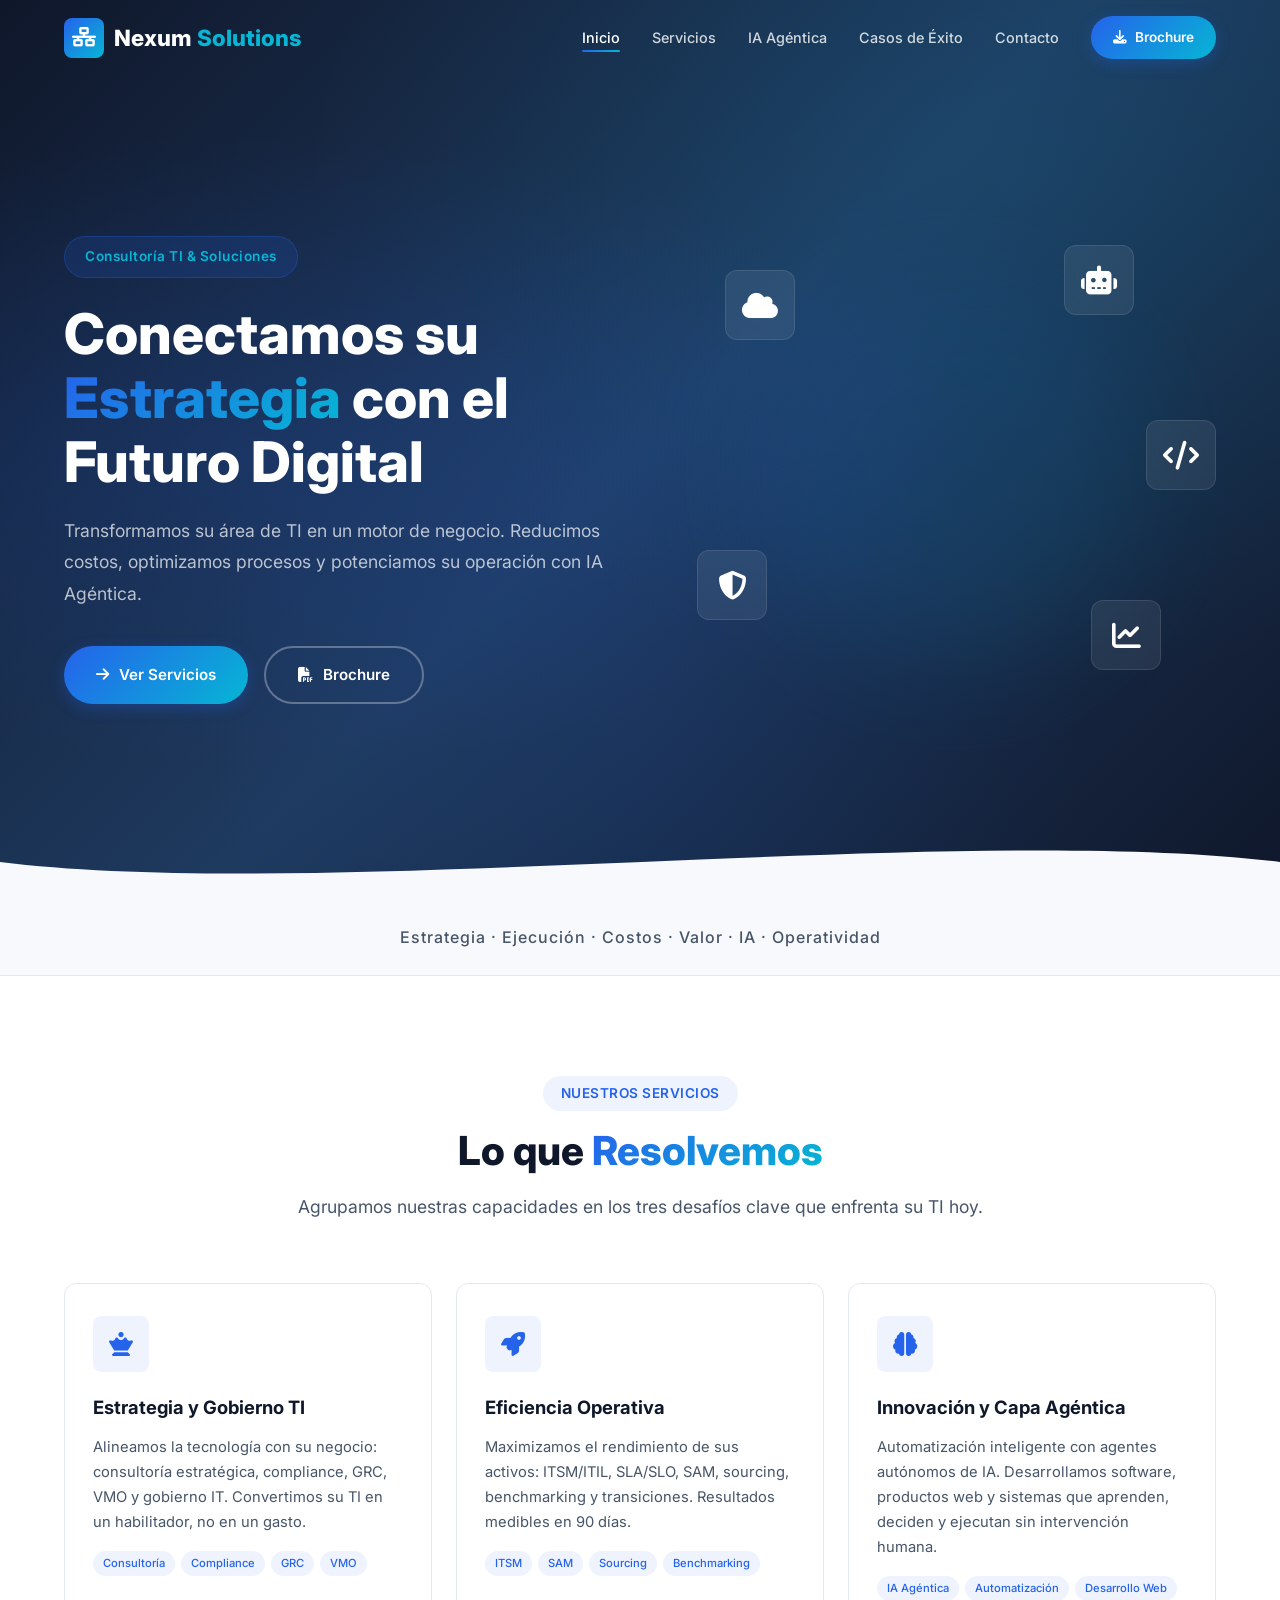
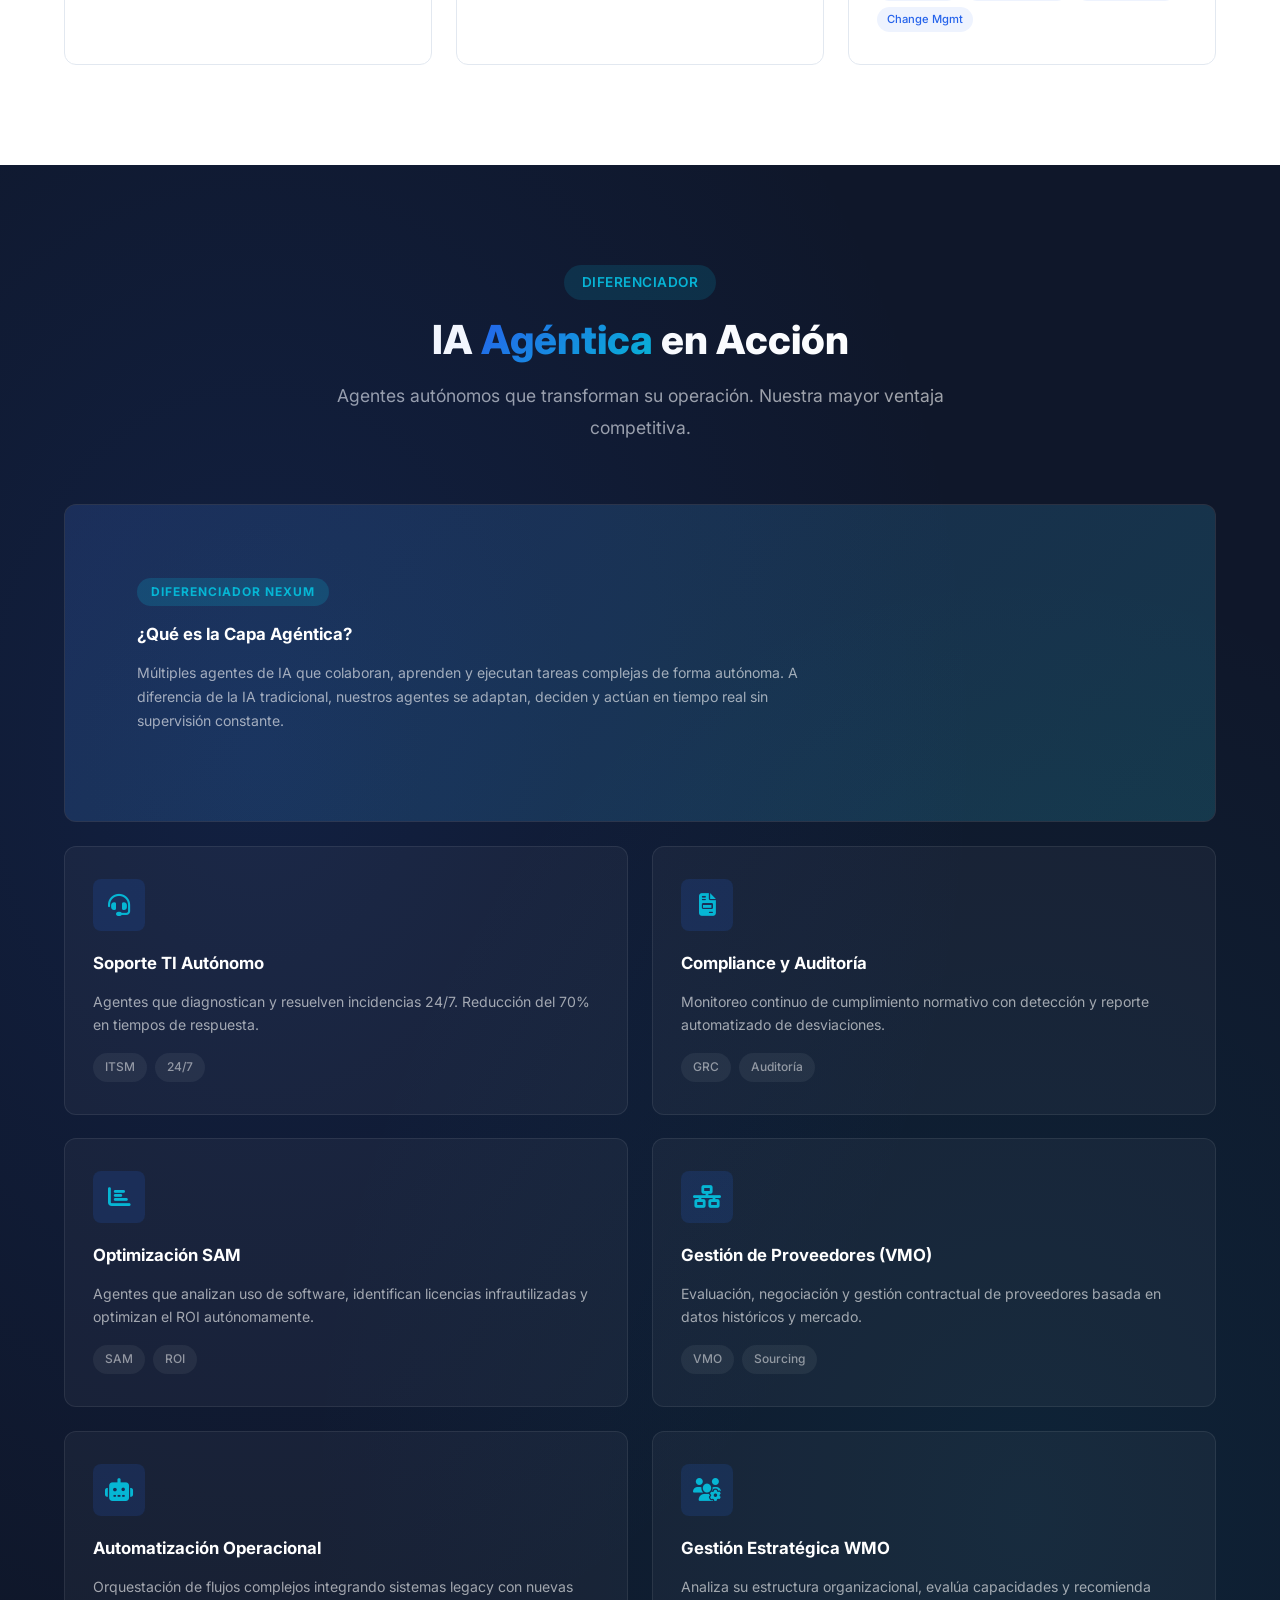
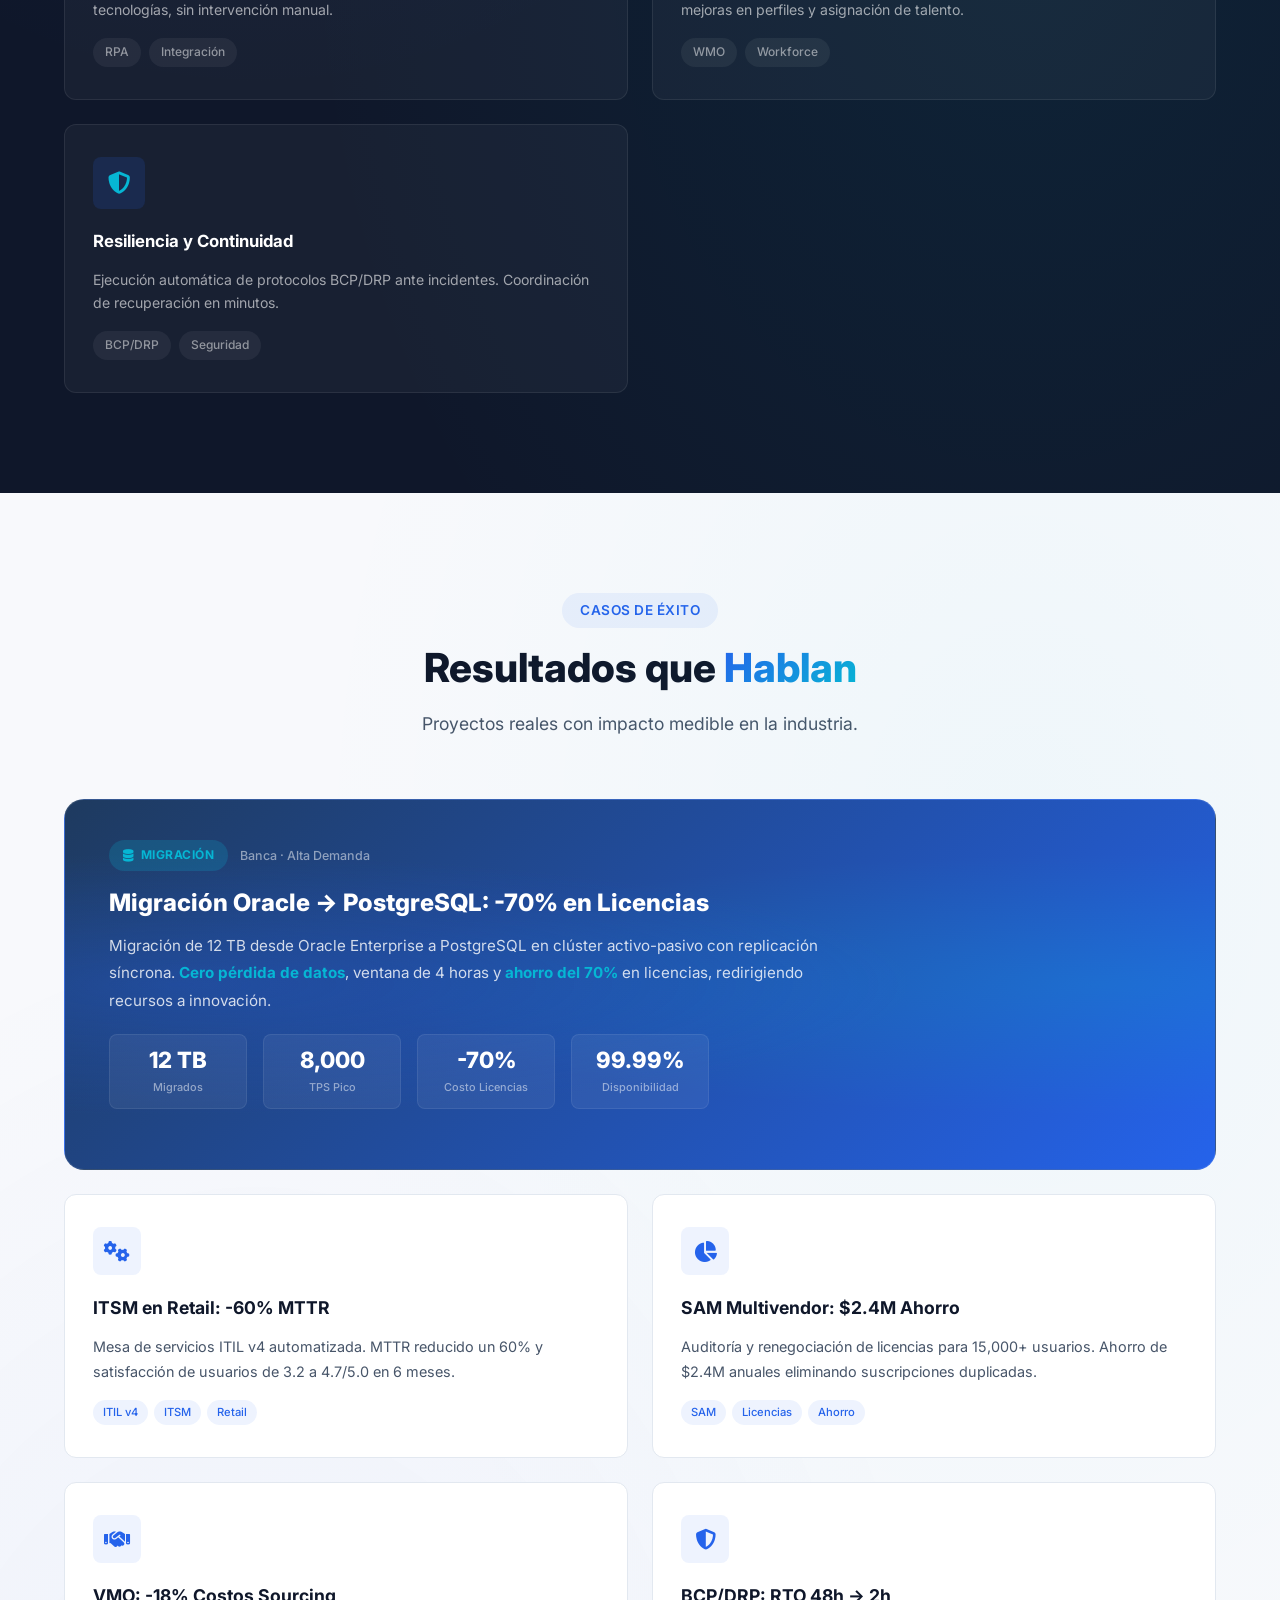
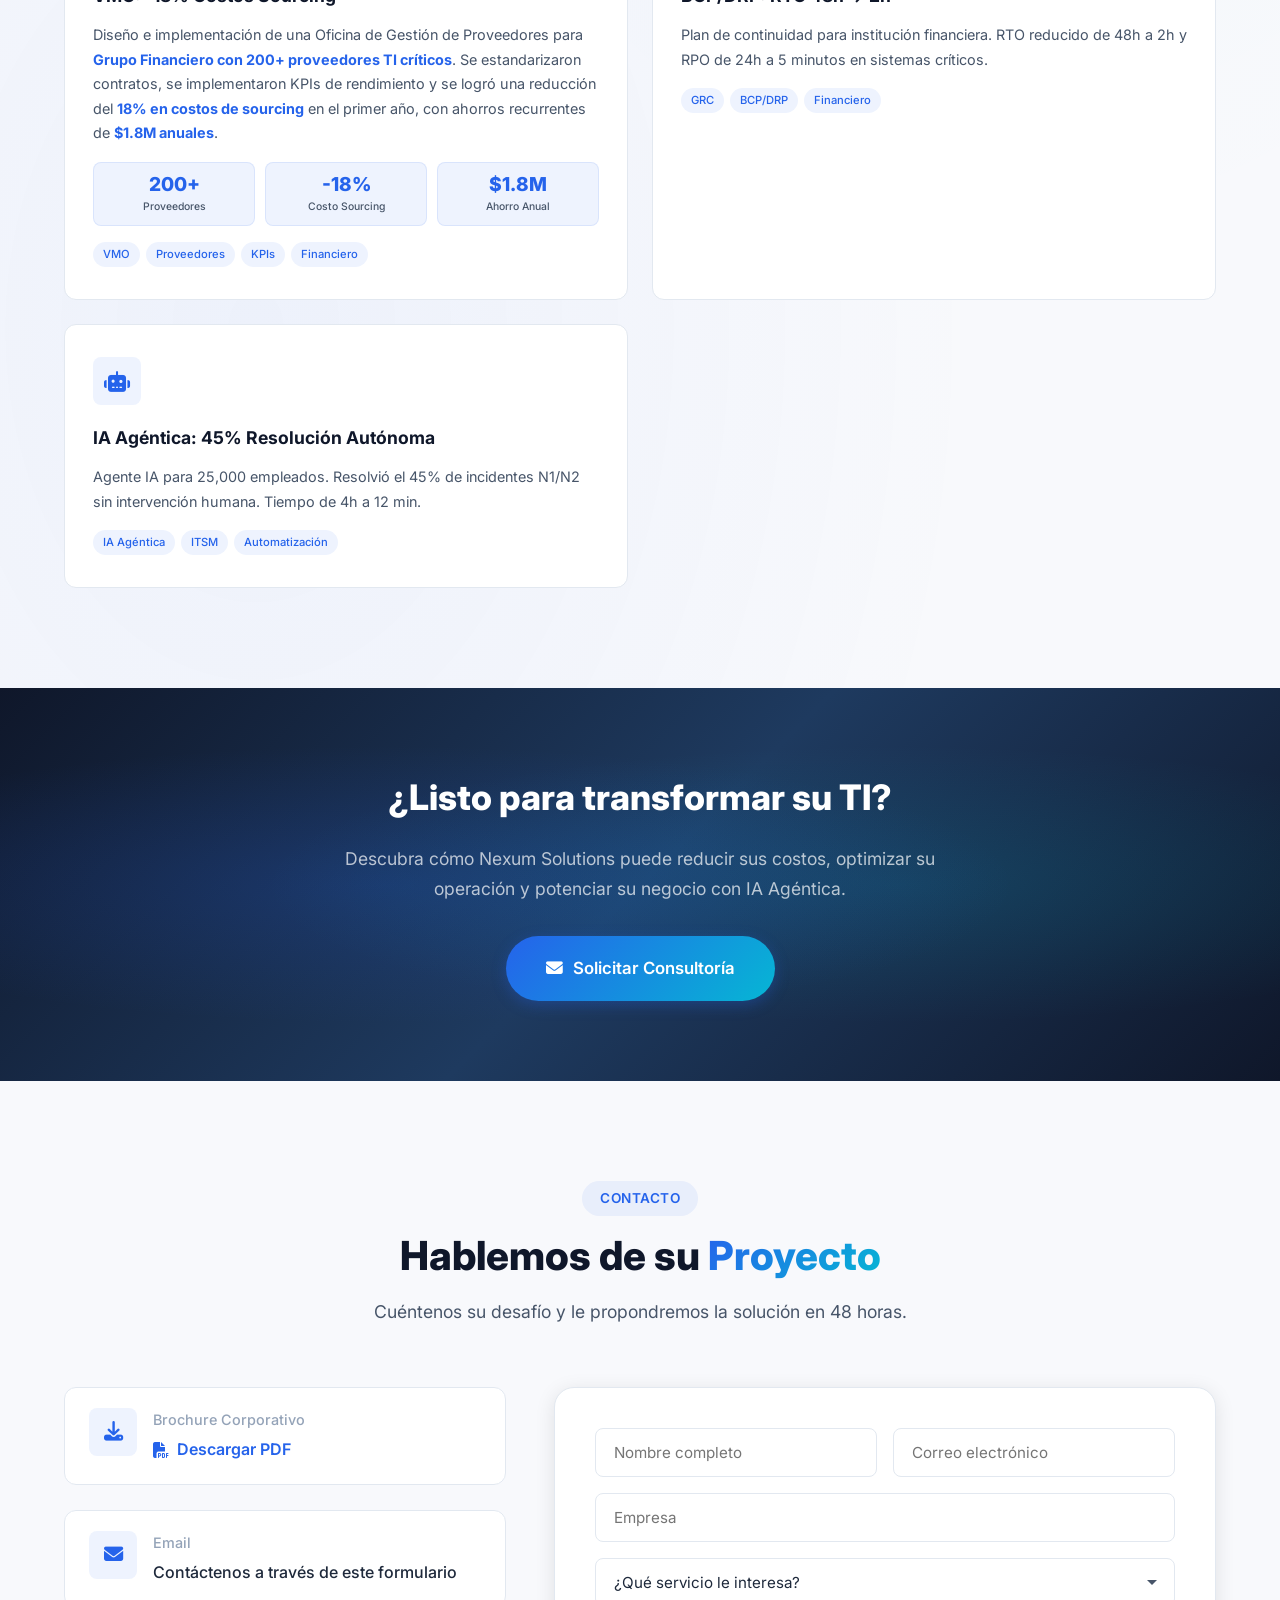
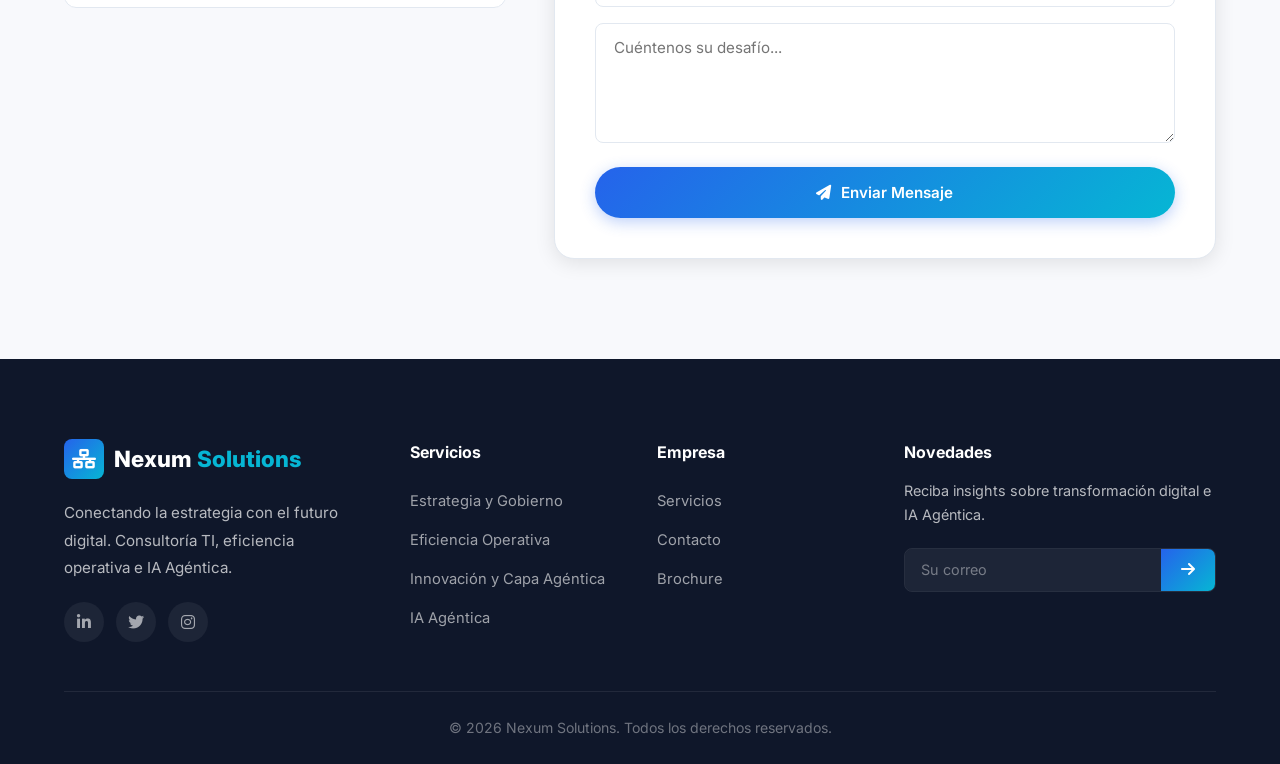
==== commit 522a981b: "VMO potenciado: caso de exito con metricas reales (200+ proveedores, -18%, .8M ahorro)" ====
--- a/index.html
+++ b/index.html
@@ -246,11 +246,25 @@
                     <div class="caso-tags"><span>SAM</span><span>Licencias</span><span>Ahorro</span></div>
                 </div>
 
-                <div class="caso-card" data-delay="3">
+                <div class="caso-card caso-card-vmo" data-delay="3">
                     <div class="caso-icon-wrapper"><i class="fas fa-handshake"></i></div>
                     <h3>VMO: -18% Costos Sourcing</h3>
-                    <p>Oficina de Gestión de Proveedores para 200+ proveedores TI críticos. Reducción del 18% en costos de sourcing en el primer año.</p>
-                    <div class="caso-tags"><span>VMO</span><span>Proveedores</span><span>KPIs</span></div>
+                    <p>Diseño e implementación de una Oficina de Gestión de Proveedores para <strong>Grupo Financiero con 200+ proveedores TI críticos</strong>. Se estandarizaron contratos, se implementaron KPIs de rendimiento y se logró una reducción del <strong>18% en costos de sourcing</strong> en el primer año, con ahorros recurrentes de <strong>$1.8M anuales</strong>.</p>
+                    <div class="caso-metrics-vmo">
+                        <div class="caso-metric-vmo">
+                            <span class="caso-metric-value">200+</span>
+                            <span class="caso-metric-label">Proveedores</span>
+                        </div>
+                        <div class="caso-metric-vmo">
+                            <span class="caso-metric-value">-18%</span>
+                            <span class="caso-metric-label">Costo Sourcing</span>
+                        </div>
+                        <div class="caso-metric-vmo">
+                            <span class="caso-metric-value">$1.8M</span>
+                            <span class="caso-metric-label">Ahorro Anual</span>
+                        </div>
+                    </div>
+                    <div class="caso-tags"><span>VMO</span><span>Proveedores</span><span>KPIs</span><span>Financiero</span></div>
                 </div>
 
                 <div class="caso-card" data-delay="4">
--- a/styles.css
+++ b/styles.css
@@ -1298,6 +1298,44 @@
     gap: 6px;
 }
 
+/* VMO metrics inside regular card */
+.caso-metrics-vmo {
+    display: grid;
+    grid-template-columns: repeat(3, 1fr);
+    gap: 10px;
+    margin-bottom: 16px;
+}
+
+.caso-metric-vmo {
+    text-align: center;
+    padding: 10px 6px;
+    background: var(--primary-bg);
+    border-radius: var(--radius-sm);
+    border: 1px solid rgba(37, 99, 235, 0.1);
+    transition: all 0.3s ease;
+}
+
+.caso-card-vmo:hover .caso-metric-vmo {
+    background: rgba(37, 99, 235, 0.12);
+    border-color: rgba(37, 99, 235, 0.2);
+}
+
+.caso-metric-vmo .caso-metric-value {
+    display: block;
+    font-size: 1.2rem;
+    font-weight: 800;
+    color: var(--primary);
+    line-height: 1.2;
+}
+
+.caso-metric-vmo .caso-metric-label {
+    display: block;
+    font-size: 0.65rem;
+    color: var(--text-secondary);
+    font-weight: 500;
+    margin-top: 2px;
+}
+
 .caso-card:not(.caso-featured) .caso-tags span {
     display: inline-block;
     background: var(--primary-bg);
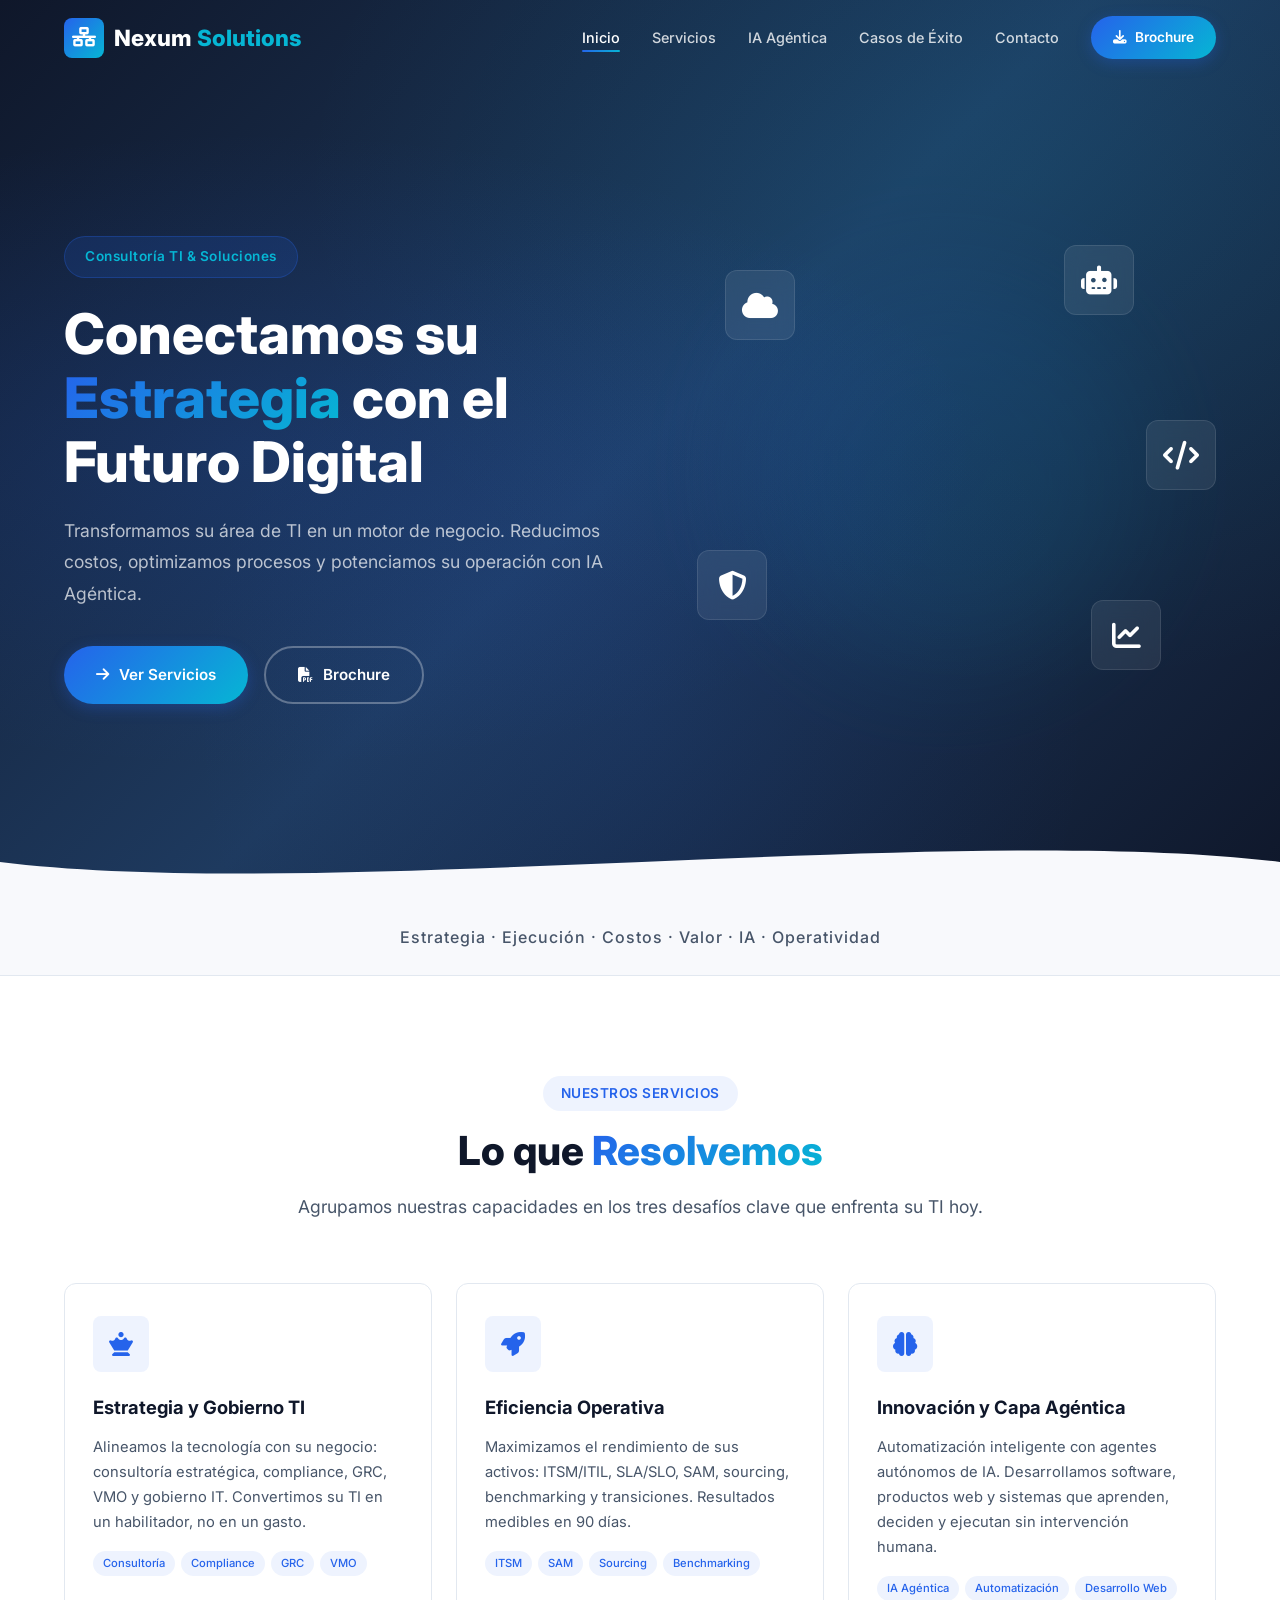
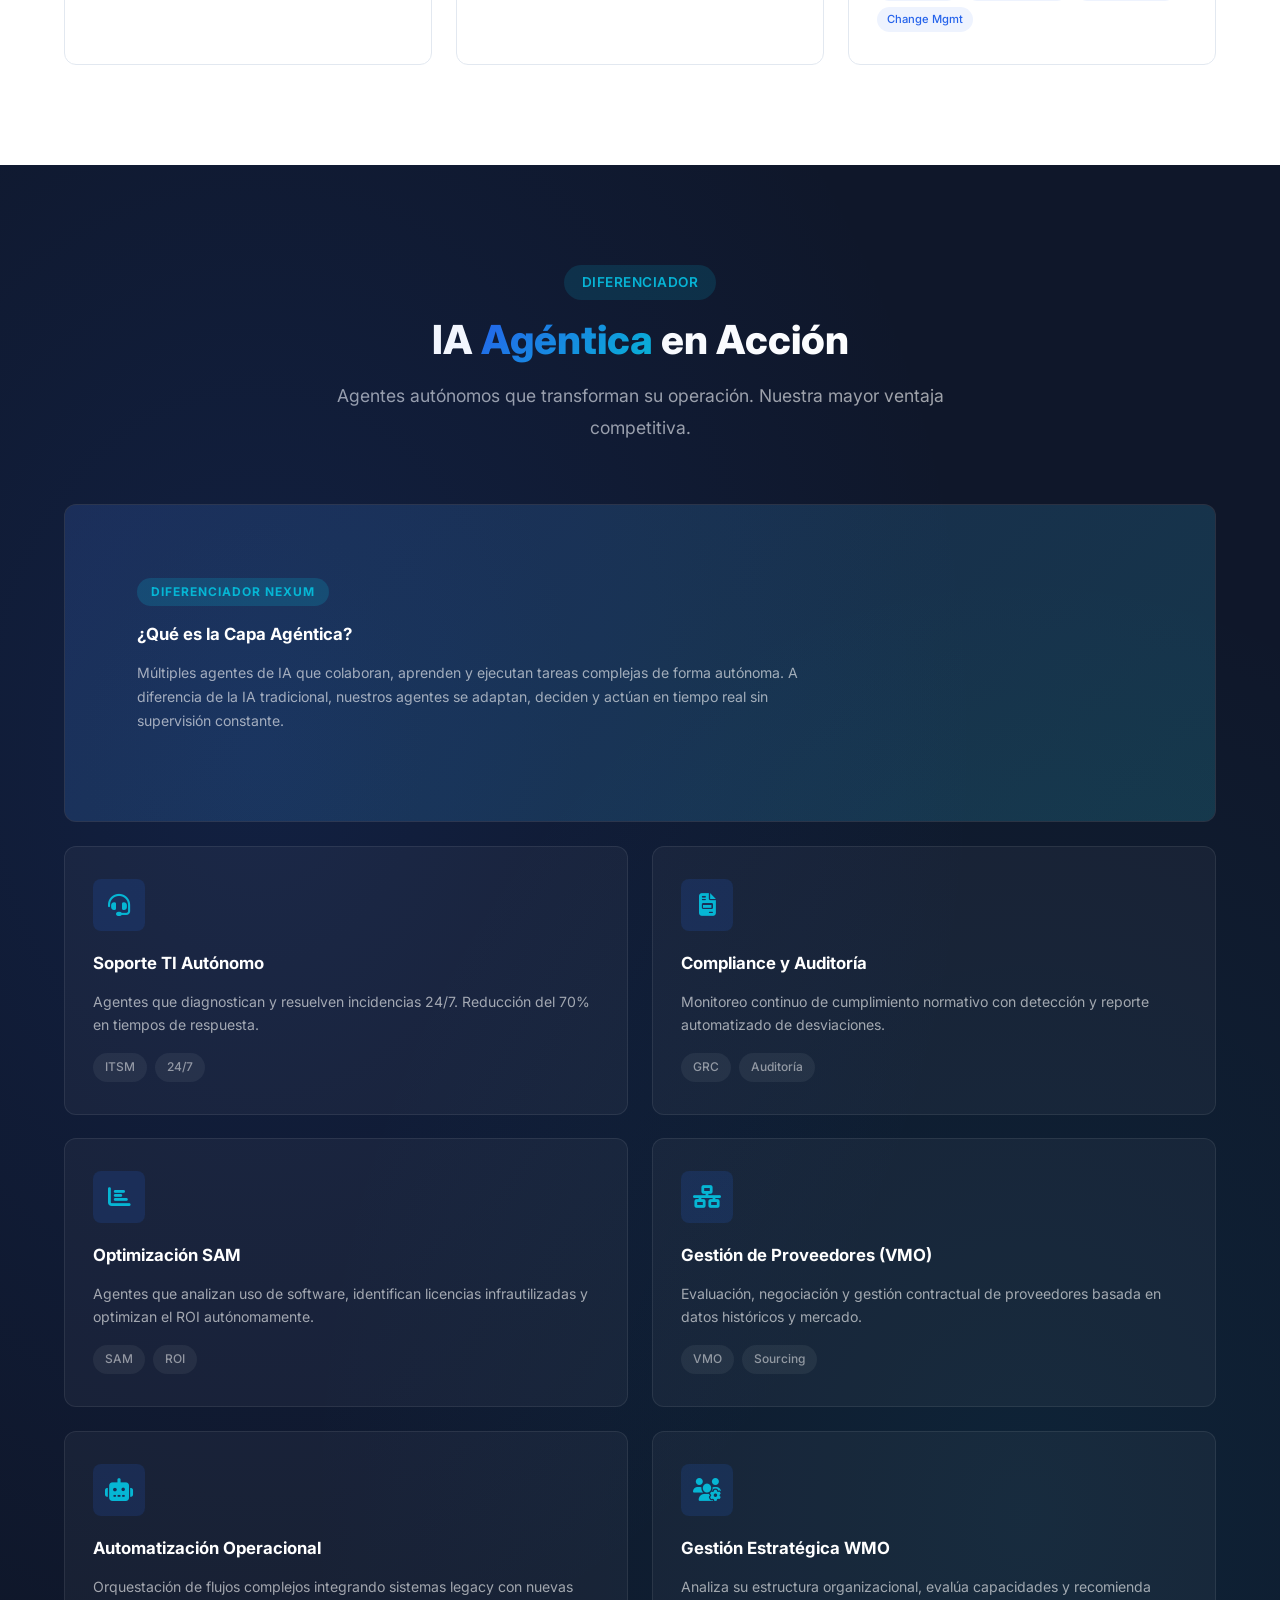
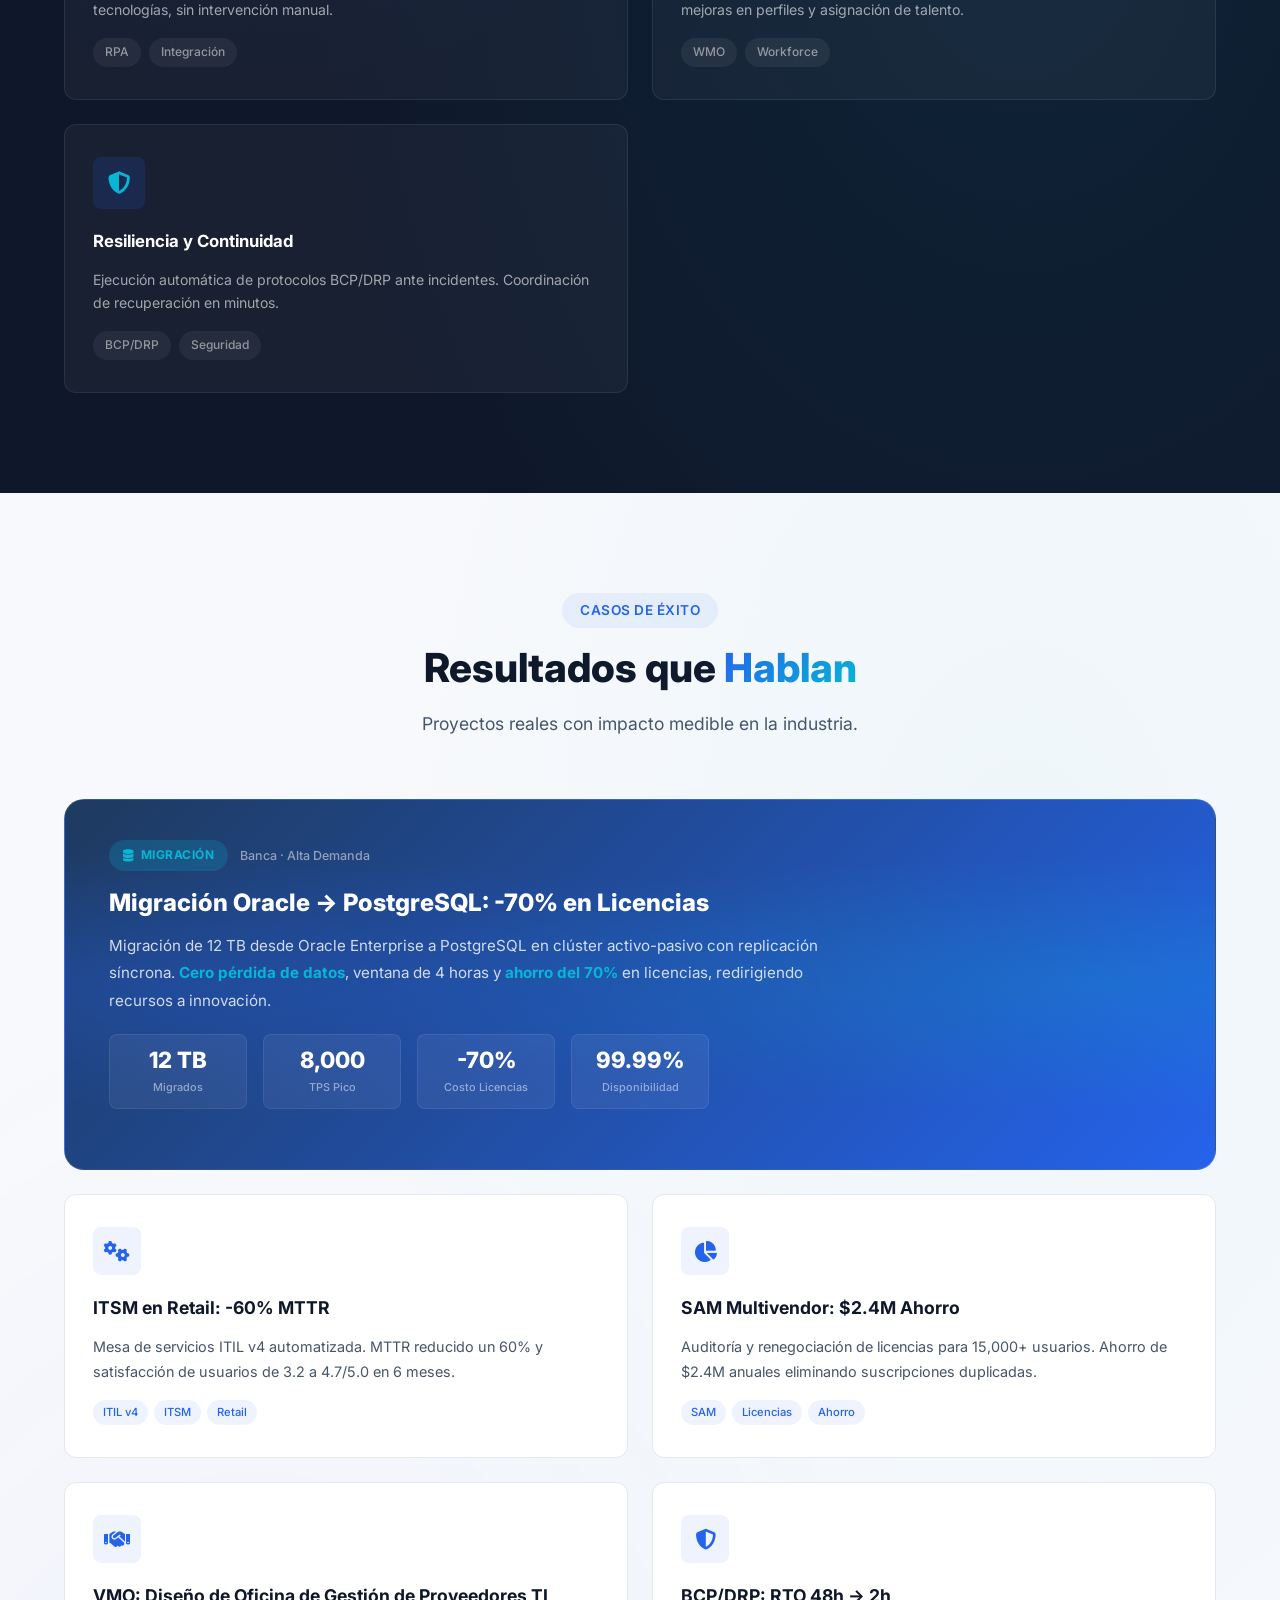
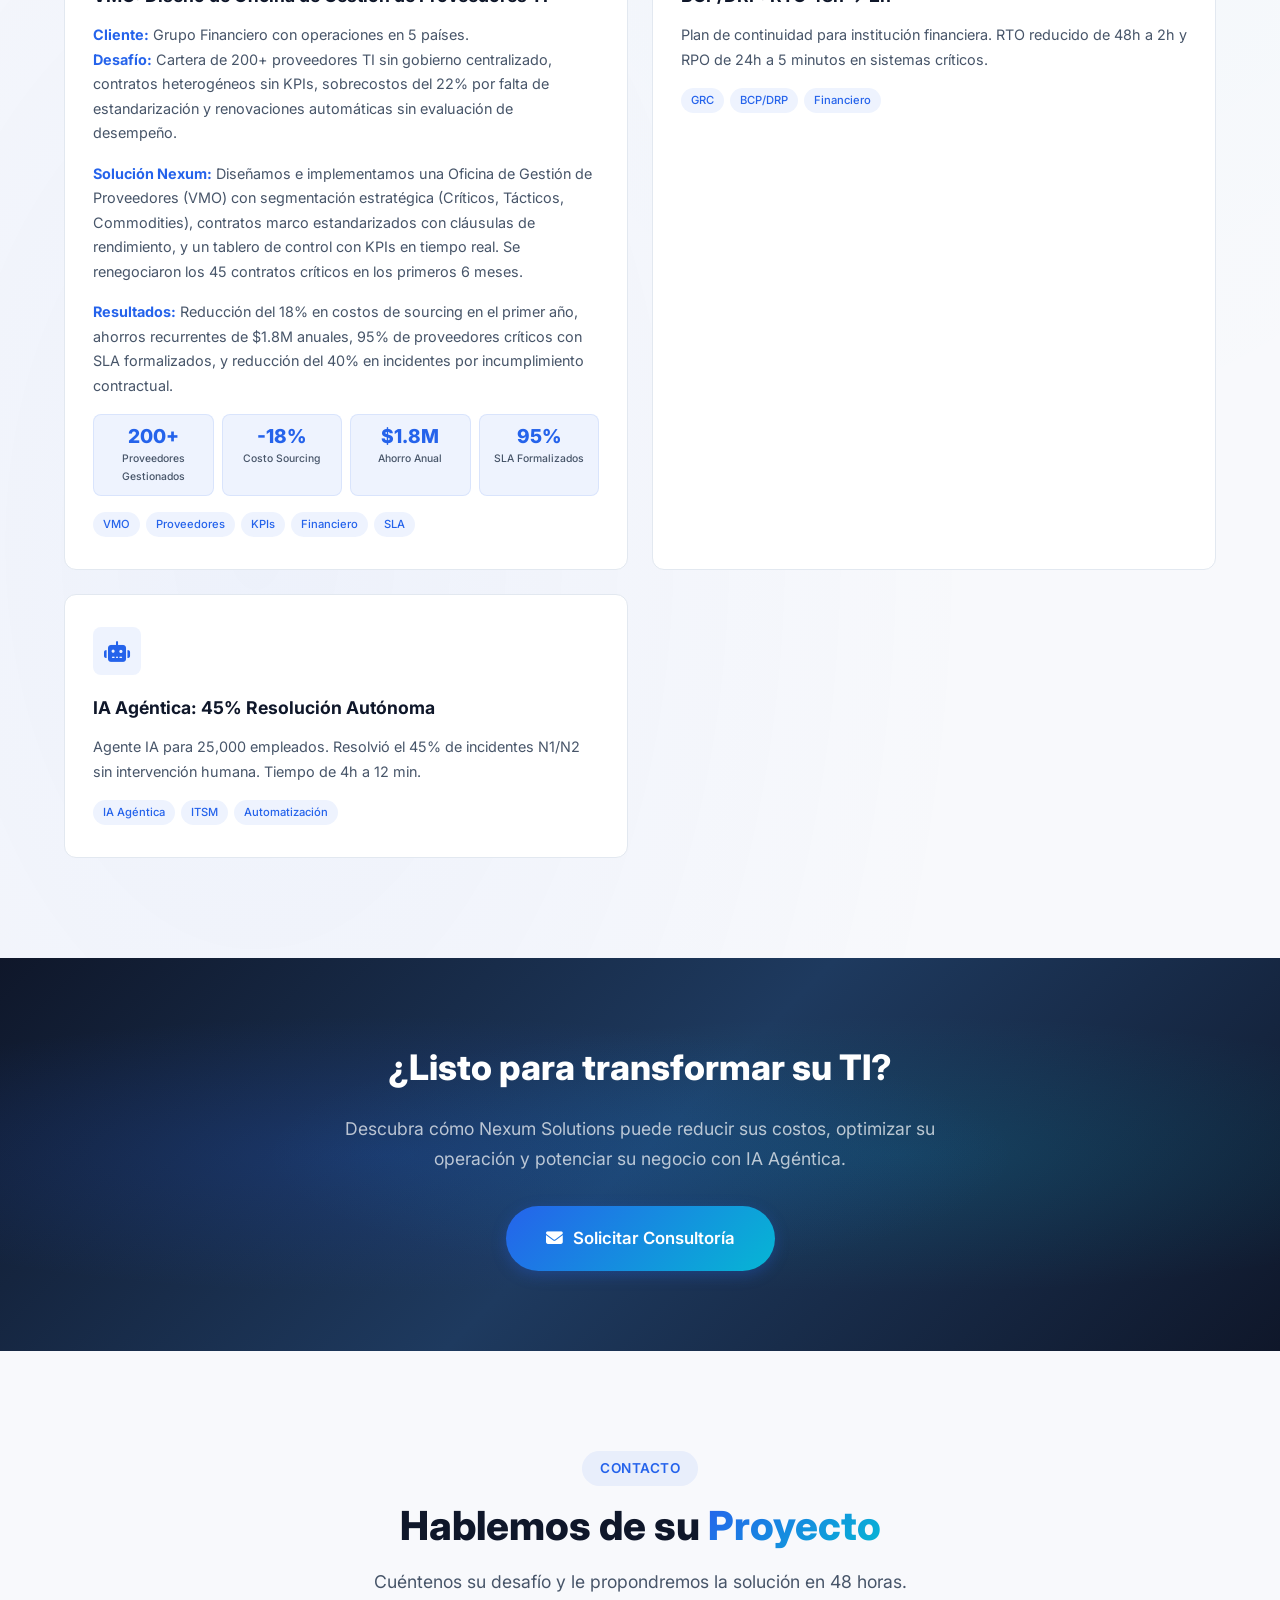
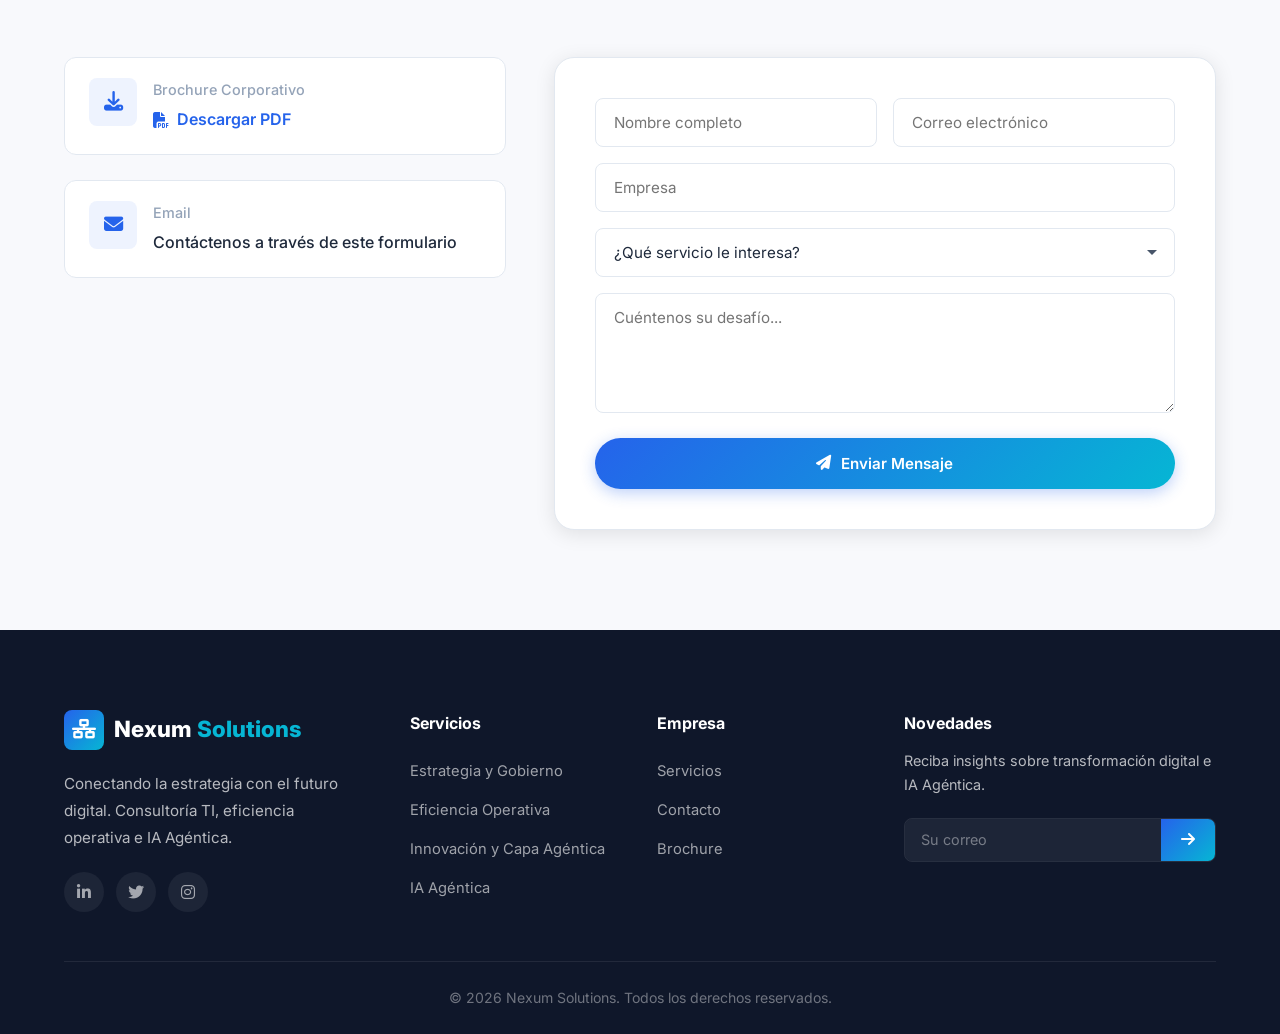
==== commit 09092ca3: "VMO: caso de exito detallado con cliente, desafio, solucion y 4 metricas" ====
--- a/index.html
+++ b/index.html
@@ -248,12 +248,15 @@
 
                 <div class="caso-card caso-card-vmo" data-delay="3">
                     <div class="caso-icon-wrapper"><i class="fas fa-handshake"></i></div>
-                    <h3>VMO: -18% Costos Sourcing</h3>
-                    <p>Diseño e implementación de una Oficina de Gestión de Proveedores para <strong>Grupo Financiero con 200+ proveedores TI críticos</strong>. Se estandarizaron contratos, se implementaron KPIs de rendimiento y se logró una reducción del <strong>18% en costos de sourcing</strong> en el primer año, con ahorros recurrentes de <strong>$1.8M anuales</strong>.</p>
+                    <h3>VMO: Diseño de Oficina de Gestión de Proveedores TI</h3>
+                    <p><strong>Cliente:</strong> Grupo Financiero con operaciones en 5 países.<br>
+                    <strong>Desafío:</strong> Cartera de 200+ proveedores TI sin gobierno centralizado, contratos heterogéneos sin KPIs, sobrecostos del 22% por falta de estandarización y renovaciones automáticas sin evaluación de desempeño.</p>
+                    <p><strong>Solución Nexum:</strong> Diseñamos e implementamos una Oficina de Gestión de Proveedores (VMO) con segmentación estratégica (Críticos, Tácticos, Commodities), contratos marco estandarizados con cláusulas de rendimiento, y un tablero de control con KPIs en tiempo real. Se renegociaron los 45 contratos críticos en los primeros 6 meses.</p>
+                    <p><strong>Resultados:</strong> Reducción del 18% en costos de sourcing en el primer año, ahorros recurrentes de $1.8M anuales, 95% de proveedores críticos con SLA formalizados, y reducción del 40% en incidentes por incumplimiento contractual.</p>
                     <div class="caso-metrics-vmo">
                         <div class="caso-metric-vmo">
                             <span class="caso-metric-value">200+</span>
-                            <span class="caso-metric-label">Proveedores</span>
+                            <span class="caso-metric-label">Proveedores Gestionados</span>
                         </div>
                         <div class="caso-metric-vmo">
                             <span class="caso-metric-value">-18%</span>
@@ -263,8 +266,12 @@
                             <span class="caso-metric-value">$1.8M</span>
                             <span class="caso-metric-label">Ahorro Anual</span>
                         </div>
-                    </div>
-                    <div class="caso-tags"><span>VMO</span><span>Proveedores</span><span>KPIs</span><span>Financiero</span></div>
+                        <div class="caso-metric-vmo">
+                            <span class="caso-metric-value">95%</span>
+                            <span class="caso-metric-label">SLA Formalizados</span>
+                        </div>
+                    </div>
+                    <div class="caso-tags"><span>VMO</span><span>Proveedores</span><span>KPIs</span><span>Financiero</span><span>SLA</span></div>
                 </div>
 
                 <div class="caso-card" data-delay="4">
--- a/styles.css
+++ b/styles.css
@@ -1301,10 +1301,11 @@
 /* VMO metrics inside regular card */
 .caso-metrics-vmo {
     display: grid;
-    grid-template-columns: repeat(3, 1fr);
-    gap: 10px;
+    grid-template-columns: repeat(4, 1fr);
+    gap: 8px;
     margin-bottom: 16px;
 }
+
 
 .caso-metric-vmo {
     text-align: center;
